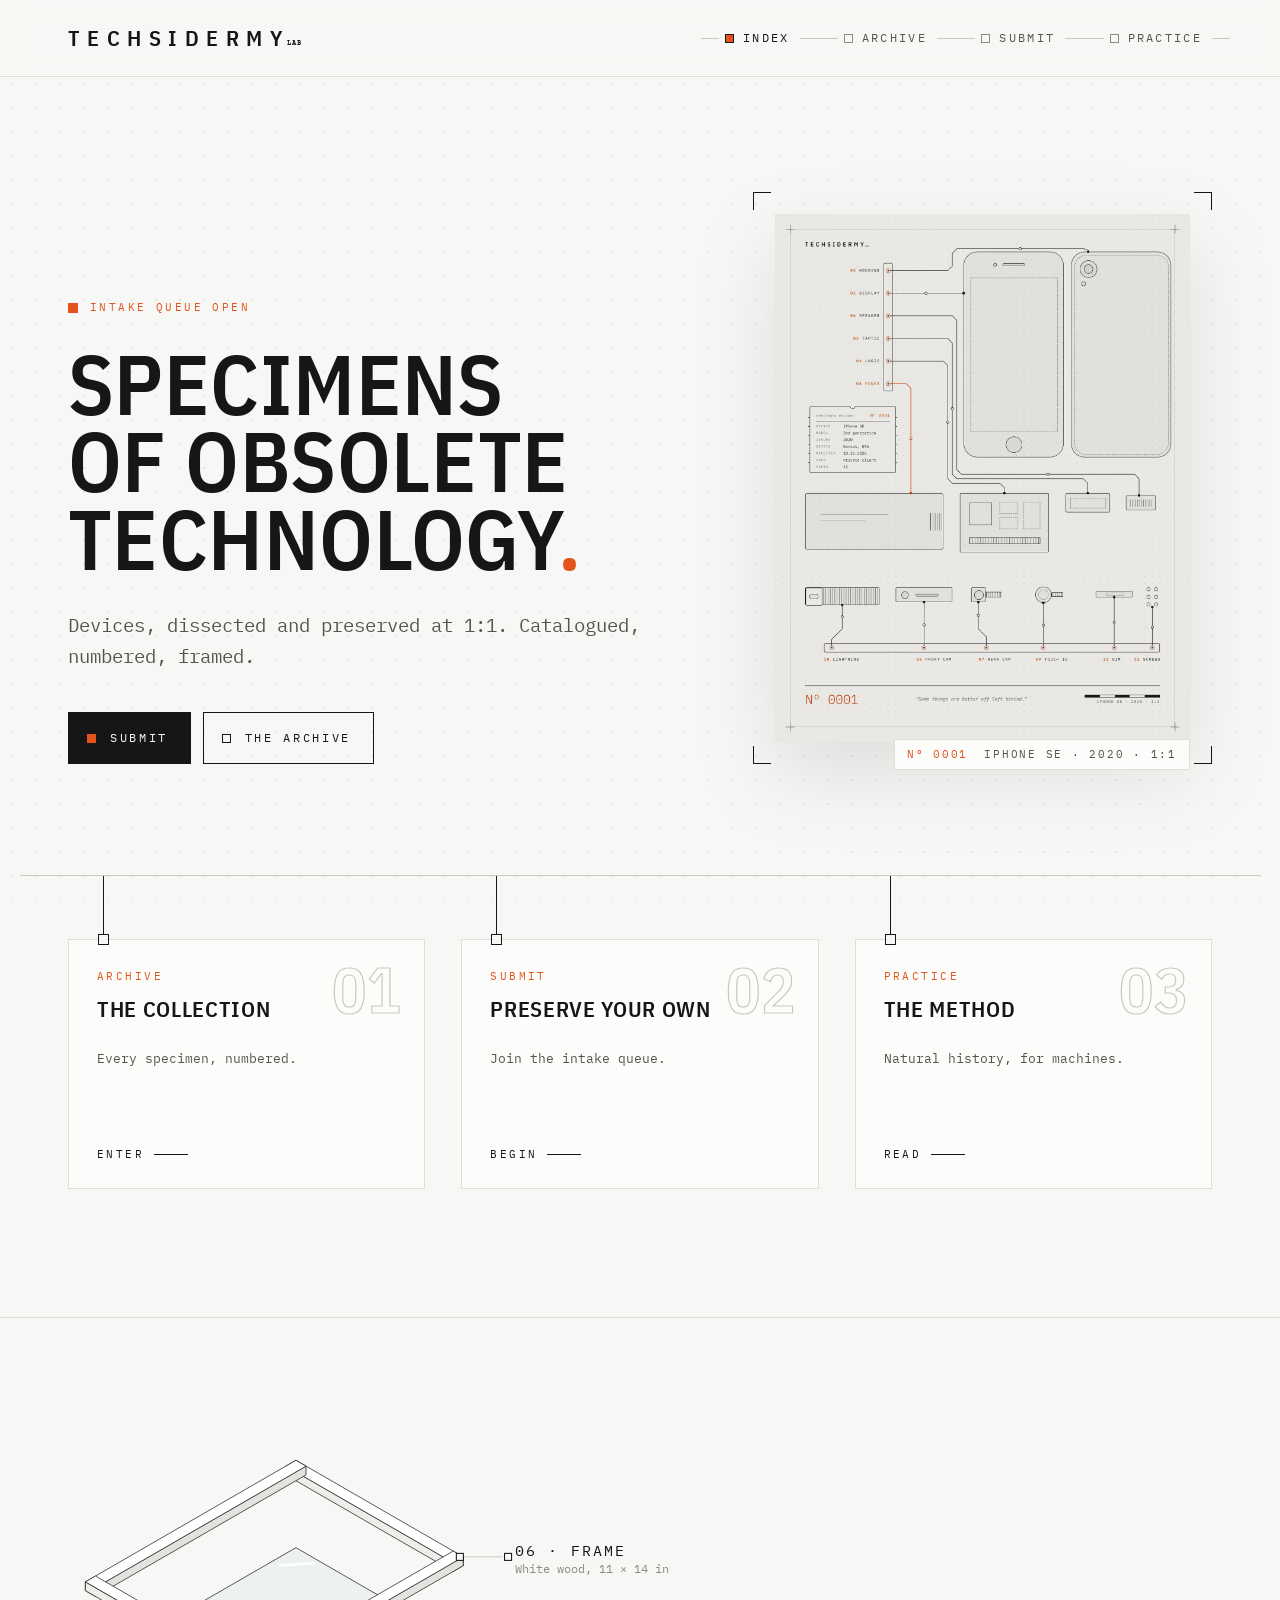
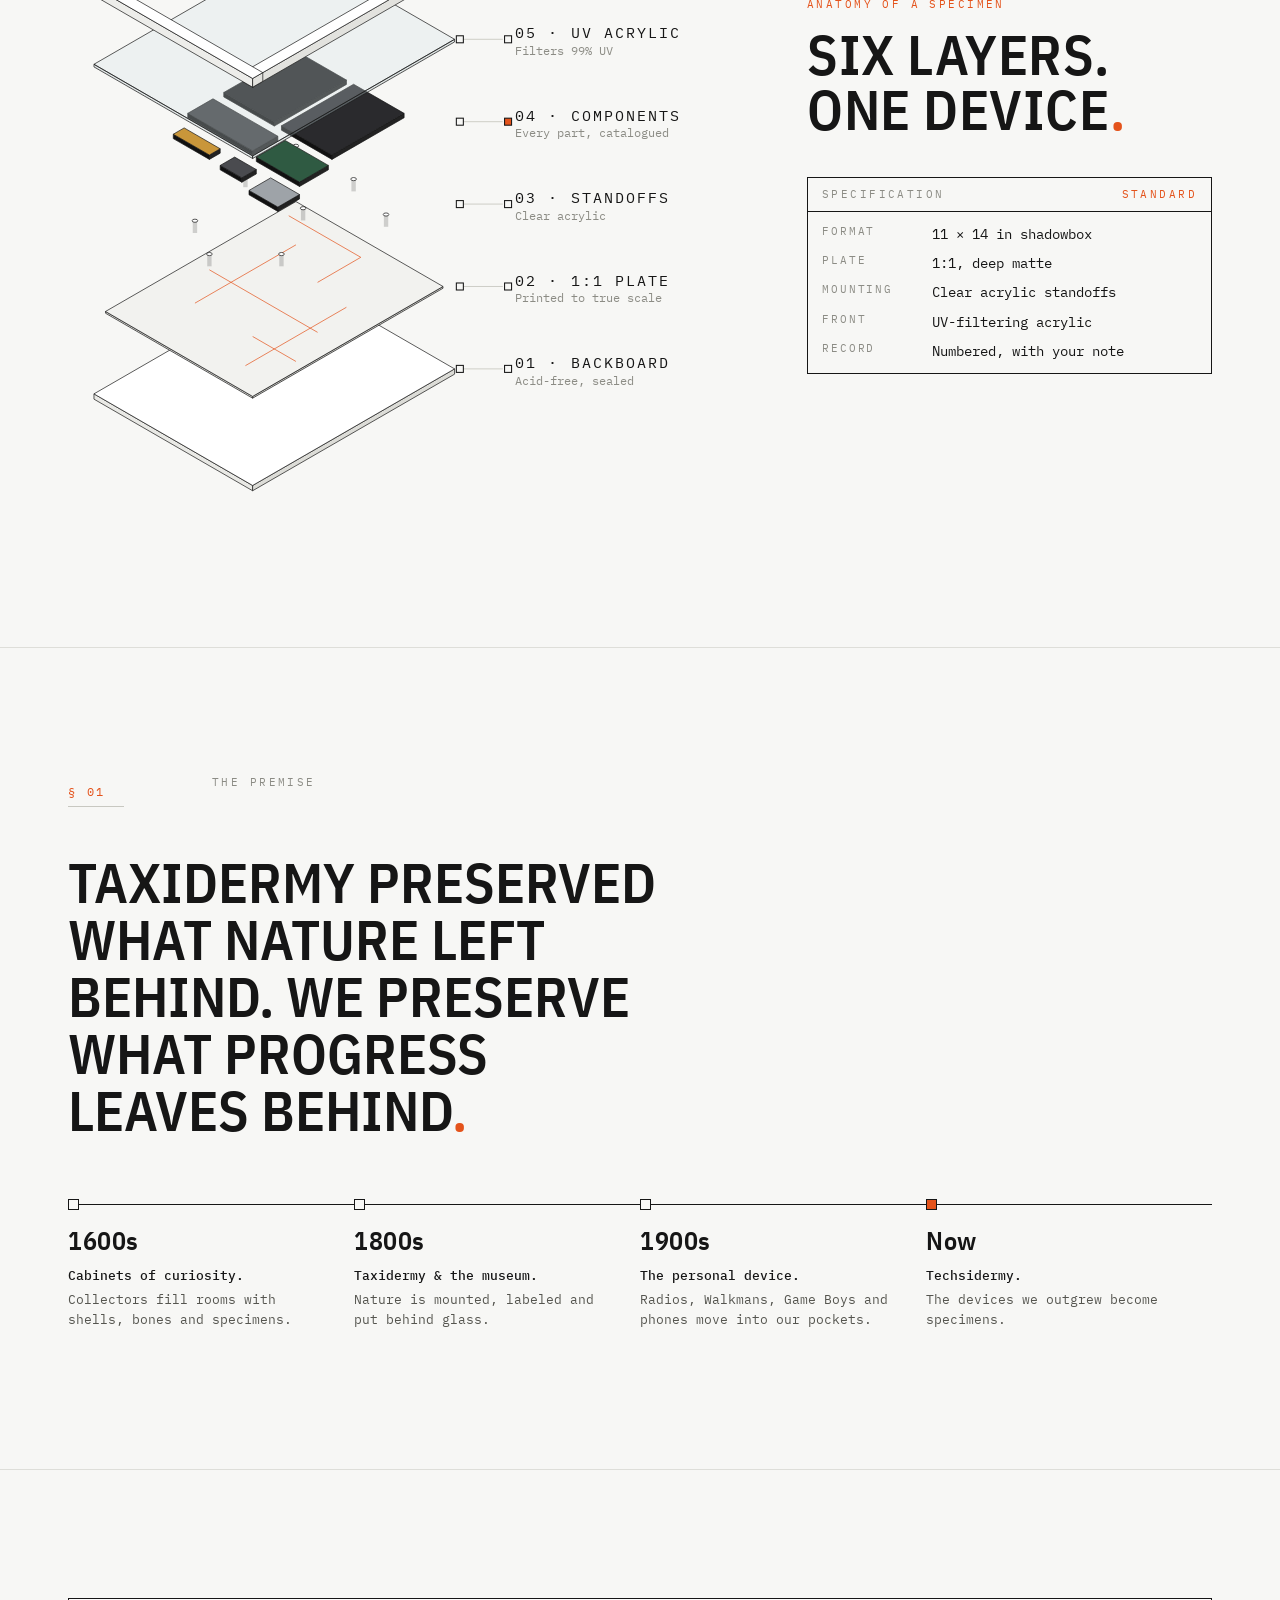
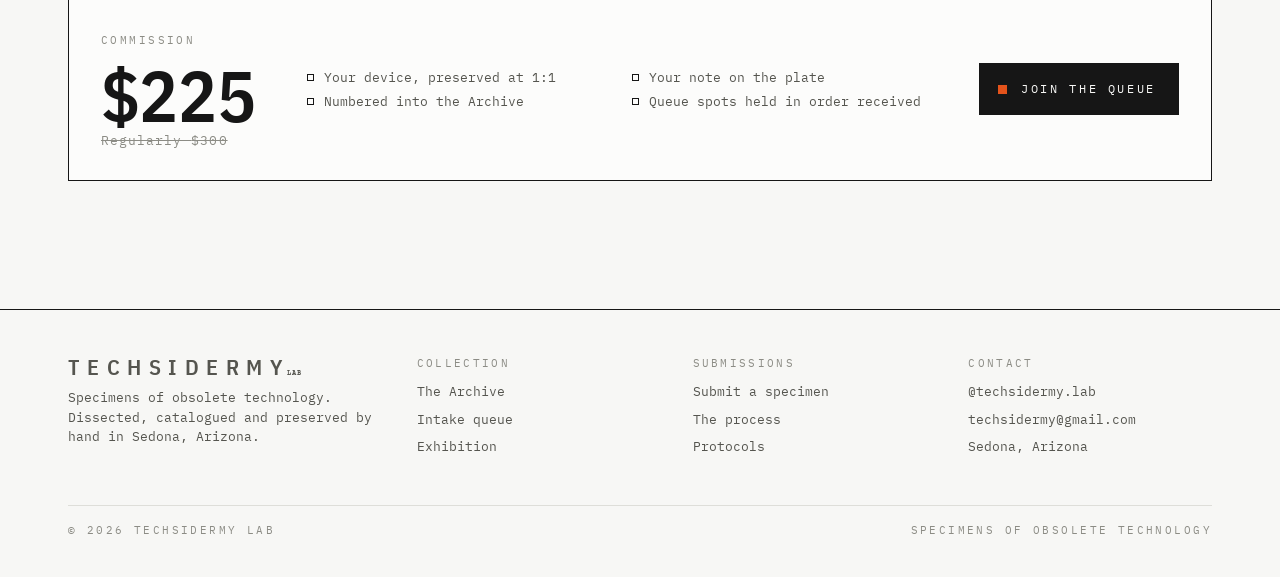
==== index.html @ 2a44e10b "Archive: available legend and toggle" ====
<!doctype html>
<html lang="en">
<head>
<meta charset="utf-8">
<meta name="viewport" content="width=device-width, initial-scale=1">
<title>Techsidermy Lab · Specimens of obsolete technology</title>
<meta name="description" content="Obsolete devices, dissected, catalogued and preserved as framed specimens. Commission your own, or acquire a numbered piece from the Archive.">
<meta property="og:title" content="Techsidermy Lab">
<meta property="og:description" content="Specimens of obsolete technology.">
<meta property="og:image" content="assets/img/0001-plate.webp">
<link rel="preconnect" href="https://fonts.googleapis.com"><link rel="preconnect" href="https://fonts.gstatic.com" crossorigin>
<link rel="stylesheet" href="https://fonts.googleapis.com/css2?family=Courier+Prime:ital@0;1&family=IBM+Plex+Mono:wght@400;500&family=IBM+Plex+Sans+Condensed:wght@500;600&display=swap">
<link rel="stylesheet" href="css/site.css?v=6">
<link rel="icon" href="assets/favicon.svg" type="image/svg+xml">
</head>
<body data-page="home">
<header data-site-head></header>

<main>
  <!-- HERO -->
  <section class="hero">
    <div class="wrap hero-grid">
      <div>
        <span class="label label--accent">Intake queue open</span>
        <h1 class="display">Specimens<br>of obsolete<br>technology<span class="dot">.</span></h1>
        <p class="lede">Devices, dissected and preserved at 1:1. Catalogued, numbered, framed.</p>
        <div class="hero-actions">
          <a class="btn" href="submit.html">Submit</a>
          <a class="btn btn--ghost" href="archive.html">The Archive</a>
        </div>
      </div>
      <figure class="hero-fig brackets rv" style="margin:0">
        <span class="br tl"></span><span class="br tr"></span><span class="br bl"></span><span class="br bnr"></span>
        <img src="assets/img/0001-blueprint.webp" alt="Specimen 0001 blueprint: the iPhone SE plate with every component outlined at 1:1" width="1400" height="1782">
        <span class="tag"><b>Nº 0001</b>iPhone SE · 2020 · 1:1</span>
      </figure>
    </div>
  </section>

  <!-- CIRCUIT INDEX -->
  <section class="section" style="padding-top:8px; border-top:0">
    <div class="wrap">
      <div class="circuit rv">
        <span class="rail" aria-hidden="true"></span>
        <a class="module" href="archive.html" style="--d:0s"><span class="drop" aria-hidden="true"></span><span class="pad"></span><span class="mod-num" aria-hidden="true">01</span>
          <span class="label label--accent">Archive</span>
          <h2 class="h3">The collection</h2>
          <p class="mono-sm">Every specimen, numbered.</p>
          <span class="go">Enter</span></a>
        <a class="module" href="submit.html" style="--d:1.4s"><span class="drop" aria-hidden="true"></span><span class="pad"></span><span class="mod-num" aria-hidden="true">02</span>
          <span class="label label--accent">Submit</span>
          <h2 class="h3">Preserve your own</h2>
          <p class="mono-sm">Join the intake queue.</p>
          <span class="go">Begin</span></a>
        <a class="module" href="practice.html" style="--d:2.8s"><span class="drop" aria-hidden="true"></span><span class="pad"></span><span class="mod-num" aria-hidden="true">03</span>
          <span class="label label--accent">Practice</span>
          <h2 class="h3">The method</h2>
          <p class="mono-sm">Natural history, for machines.</p>
          <span class="go">Read</span></a>
      </div>
    </div>
  </section>

  <!-- ANATOMY -->
  <section class="section">
    <div class="wrap feature feature--anat">
      <figure class="rv" style="margin:0">
        <svg class="anatomy" viewBox="20 20 770 760" role="img" aria-label="Exploded view of a Techsidermy specimen: backboard, 1:1 plate, standoffs, components, UV acrylic and frame">
<g class="ly" style="--i:0"><polygon points="49.6,645.0 230.6,749.5 230.6,755.5 49.6,651.0" fill="#E9E9E5" stroke="var(--ink)" stroke-width="0.8"/><polygon points="461.0,616.5 230.6,749.5 230.6,755.5 461.0,622.5" fill="#DCDCD7" stroke="var(--ink)" stroke-width="0.8"/><polygon points="280.0,512.0 461.0,616.5 230.6,749.5 49.6,645.0" fill="#FFFFFF" stroke="var(--ink)" stroke-width="0.8"/><g class="lab"><path d="M467.0 616.5 H516" stroke="var(--trace)" stroke-width="1" fill="none"/><rect x="463.0" y="612.5" width="8" height="8" fill="var(--paper)" stroke="var(--ink)" stroke-width="1.2"/><rect x="518" y="612.5" width="8" height="8" fill="var(--paper)" stroke="var(--ink)" stroke-width="1.2"/><text x="530" y="615.5" class="t">01 · BACKBOARD</text><text x="530" y="634.5" class="s">Acid-free, sealed</text></g></g><g class="ly" style="--i:1"><polygon points="62.8,551.0 230.6,647.9 230.6,649.9 62.8,553.0" fill="#E4E4E0" stroke="var(--ink)" stroke-width="0.8"/><polygon points="447.8,522.5 230.6,647.9 230.6,649.9 447.8,524.5" fill="#D8D8D3" stroke="var(--ink)" stroke-width="0.8"/><polygon points="280.0,425.6 447.8,522.5 230.6,647.9 62.8,551.0" fill="#F2F2EF" stroke="var(--ink)" stroke-width="0.8"/><line x1="271.8" y1="441.8" x2="354.0" y2="489.2" stroke="var(--accent)" stroke-width="1" opacity=".8"/><line x1="354.0" y1="489.2" x2="304.7" y2="517.8" stroke="var(--accent)" stroke-width="1" opacity=".8"/><line x1="181.3" y1="503.5" x2="304.7" y2="574.8" stroke="var(--accent)" stroke-width="1" opacity=".8"/><line x1="280.0" y1="475.0" x2="164.8" y2="541.5" stroke="var(--accent)" stroke-width="1" opacity=".8"/><line x1="230.6" y1="579.5" x2="280.0" y2="608.0" stroke="var(--accent)" stroke-width="1" opacity=".8"/><line x1="337.6" y1="546.2" x2="222.4" y2="612.8" stroke="var(--accent)" stroke-width="1" opacity=".8"/><g class="lab"><path d="M467.0 522.5 H516" stroke="var(--trace)" stroke-width="1" fill="none"/><rect x="463.0" y="518.5" width="8" height="8" fill="var(--paper)" stroke="var(--ink)" stroke-width="1.2"/><rect x="518" y="518.5" width="8" height="8" fill="var(--paper)" stroke="var(--ink)" stroke-width="1.2"/><text x="530" y="521.5" class="t">02 · 1:1 PLATE</text><text x="530" y="540.5" class="s">Printed to true scale</text></g></g><g class="ly" style="--i:2"><line x1="280.0" y1="362.0" x2="280.0" y2="376.0" stroke="var(--ink)" stroke-width="5" opacity=".18"/><ellipse cx="280.0" cy="362.0" rx="3.2" ry="1.8" fill="#fff" stroke="var(--ink)" stroke-width=".8"/><line x1="345.8" y1="400.0" x2="345.8" y2="414.0" stroke="var(--ink)" stroke-width="5" opacity=".18"/><ellipse cx="345.8" cy="400.0" rx="3.2" ry="1.8" fill="#fff" stroke="var(--ink)" stroke-width=".8"/><line x1="222.4" y1="395.2" x2="222.4" y2="409.2" stroke="var(--ink)" stroke-width="5" opacity=".18"/><ellipse cx="222.4" cy="395.2" rx="3.2" ry="1.8" fill="#fff" stroke="var(--ink)" stroke-width=".8"/><line x1="288.2" y1="433.2" x2="288.2" y2="447.2" stroke="var(--ink)" stroke-width="5" opacity=".18"/><ellipse cx="288.2" cy="433.2" rx="3.2" ry="1.8" fill="#fff" stroke="var(--ink)" stroke-width=".8"/><line x1="263.5" y1="485.5" x2="263.5" y2="499.5" stroke="var(--ink)" stroke-width="5" opacity=".18"/><ellipse cx="263.5" cy="485.5" rx="3.2" ry="1.8" fill="#fff" stroke="var(--ink)" stroke-width=".8"/><line x1="164.8" y1="447.5" x2="164.8" y2="461.5" stroke="var(--ink)" stroke-width="5" opacity=".18"/><ellipse cx="164.8" cy="447.5" rx="3.2" ry="1.8" fill="#fff" stroke="var(--ink)" stroke-width=".8"/><line x1="181.3" y1="485.5" x2="181.3" y2="499.5" stroke="var(--ink)" stroke-width="5" opacity=".18"/><ellipse cx="181.3" cy="485.5" rx="3.2" ry="1.8" fill="#fff" stroke="var(--ink)" stroke-width=".8"/><line x1="382.8" y1="440.4" x2="382.8" y2="454.4" stroke="var(--ink)" stroke-width="5" opacity=".18"/><ellipse cx="382.8" cy="440.4" rx="3.2" ry="1.8" fill="#fff" stroke="var(--ink)" stroke-width=".8"/><g class="lab"><path d="M467.0 428.5 H516" stroke="var(--trace)" stroke-width="1" fill="none"/><rect x="463.0" y="424.5" width="8" height="8" fill="var(--paper)" stroke="var(--ink)" stroke-width="1.2"/><rect x="518" y="424.5" width="8" height="8" fill="var(--paper)" stroke="var(--ink)" stroke-width="1.2"/><text x="530" y="427.5" class="t">03 · STANDOFFS</text><text x="530" y="446.5" class="s">Clear acrylic</text></g></g><g class="ly" style="--i:3"><polygon points="197.7,301.2 255.3,334.5 255.3,339.5 197.7,306.2" fill="#111" stroke="var(--ink)" stroke-width="0.8"/><polygon points="337.6,287.0 255.3,334.5 255.3,339.5 337.6,292.0" fill="#222" stroke="var(--ink)" stroke-width="0.8"/><polygon points="280.0,253.8 337.6,287.0 255.3,334.5 197.7,301.2" fill="#1E1E20" stroke="var(--ink)" stroke-width="0.8"/><polygon points="263.5,339.2 321.1,372.5 321.1,377.5 263.5,344.2" fill="#111" stroke="var(--ink)" stroke-width="0.8"/><polygon points="403.4,325.0 321.1,372.5 321.1,377.5 403.4,330.0" fill="#222" stroke="var(--ink)" stroke-width="0.8"/><polygon points="345.8,291.8 403.4,325.0 321.1,372.5 263.5,339.2" fill="#2A2A2D" stroke="var(--ink)" stroke-width="0.8"/><polygon points="156.6,325.0 230.6,367.8 230.6,372.8 156.6,330.0" fill="#111" stroke="var(--ink)" stroke-width="0.8"/><polygon points="259.4,351.1 230.6,367.8 230.6,372.8 259.4,356.1" fill="#222" stroke="var(--ink)" stroke-width="0.8"/><polygon points="185.4,308.4 259.4,351.1 230.6,367.8 156.6,325.0" fill="#3A3B3E" stroke="var(--ink)" stroke-width="0.8"/><polygon points="234.8,374.9 284.1,403.4 284.1,408.4 234.8,379.9" fill="#111" stroke="var(--ink)" stroke-width="0.8"/><polygon points="317.0,384.4 284.1,403.4 284.1,408.4 317.0,389.4" fill="#222" stroke="var(--ink)" stroke-width="0.8"/><polygon points="267.7,355.9 317.0,384.4 284.1,403.4 234.8,374.9" fill="#2F5A42" stroke="var(--ink)" stroke-width="0.8"/><polygon points="140.1,348.8 181.3,372.5 181.3,377.5 140.1,353.8" fill="#111" stroke="var(--ink)" stroke-width="0.8"/><polygon points="193.6,365.4 181.3,372.5 181.3,377.5 193.6,370.4" fill="#222" stroke="var(--ink)" stroke-width="0.8"/><polygon points="152.5,341.6 193.6,365.4 181.3,372.5 140.1,348.8" fill="#C9963A" stroke="var(--ink)" stroke-width="0.8"/><polygon points="193.6,384.4 218.3,398.6 218.3,403.6 193.6,389.4" fill="#111" stroke="var(--ink)" stroke-width="0.8"/><polygon points="234.8,389.1 218.3,398.6 218.3,403.6 234.8,394.1" fill="#222" stroke="var(--ink)" stroke-width="0.8"/><polygon points="210.1,374.9 234.8,389.1 218.3,398.6 193.6,384.4" fill="#4A4B4F" stroke="var(--ink)" stroke-width="0.8"/><polygon points="226.5,412.9 259.4,431.9 259.4,436.9 226.5,417.9" fill="#111" stroke="var(--ink)" stroke-width="0.8"/><polygon points="284.1,417.6 259.4,431.9 259.4,436.9 284.1,422.6" fill="#222" stroke="var(--ink)" stroke-width="0.8"/><polygon points="251.2,398.6 284.1,417.6 259.4,431.9 226.5,412.9" fill="#9EA3A8" stroke="var(--ink)" stroke-width="0.8"/><g class="lab"><path d="M467.0 334.5 H516" stroke="var(--trace)" stroke-width="1" fill="none"/><rect x="463.0" y="330.5" width="8" height="8" fill="var(--paper)" stroke="var(--ink)" stroke-width="1.2"/><rect x="518" y="330.5" width="8" height="8" fill="var(--accent)" stroke="var(--ink)" stroke-width="1.2"/><text x="530" y="333.5" class="t">04 · COMPONENTS</text><text x="530" y="352.5" class="s">Every part, catalogued</text></g></g><g class="ly" style="--i:4"><polygon points="49.6,269.0 230.6,373.5 230.6,376.5 49.6,272.0" fill="rgba(180,195,200,.35)" stroke="var(--ink)" stroke-width="0.8"/><polygon points="461.0,240.5 230.6,373.5 230.6,376.5 461.0,243.5" fill="rgba(170,185,190,.35)" stroke="var(--ink)" stroke-width="0.8"/><polygon points="280.0,136.0 461.0,240.5 230.6,373.5 49.6,269.0" fill="rgba(210,225,230,.28)" stroke="var(--ink)" stroke-width="0.8"/><line x1="302.5" y1="153.5" x2="260.6" y2="156.5" stroke="#fff" stroke-width="3" opacity=".9"/><g class="lab"><path d="M467.0 240.5 H516" stroke="var(--trace)" stroke-width="1" fill="none"/><rect x="463.0" y="236.5" width="8" height="8" fill="var(--paper)" stroke="var(--ink)" stroke-width="1.2"/><rect x="518" y="236.5" width="8" height="8" fill="var(--paper)" stroke="var(--ink)" stroke-width="1.2"/><text x="530" y="239.5" class="t">05 · UV ACRYLIC</text><text x="530" y="258.5" class="s">Filters 99% UV</text></g></g><g class="ly" style="--i:5"><polygon points="268.5,43.0 459.4,153.1 459.4,163.1 268.5,53.0" fill="#EDEDEA" stroke="var(--ink)" stroke-width="0.8"/><polygon points="470.9,146.5 459.4,153.1 459.4,163.1 470.9,156.5" fill="#E2E2DE" stroke="var(--ink)" stroke-width="0.8"/><polygon points="280.0,36.3 470.9,146.5 459.4,153.1 268.5,43.0" fill="#FFFFFF" stroke="var(--ink)" stroke-width="0.8"/><polygon points="39.8,175.0 51.3,181.6 51.3,191.6 39.8,185.0" fill="#EDEDEA" stroke="var(--ink)" stroke-width="0.8"/><polygon points="291.5,43.0 51.3,181.6 51.3,191.6 291.5,53.0" fill="#E2E2DE" stroke="var(--ink)" stroke-width="0.8"/><polygon points="280.0,36.3 291.5,43.0 51.3,181.6 39.8,175.0" fill="#FFFFFF" stroke="var(--ink)" stroke-width="0.8"/><polygon points="219.1,278.5 230.6,285.2 230.6,295.2 219.1,288.5" fill="#EDEDEA" stroke="var(--ink)" stroke-width="0.8"/><polygon points="470.9,146.5 230.6,285.2 230.6,295.2 470.9,156.5" fill="#E2E2DE" stroke="var(--ink)" stroke-width="0.8"/><polygon points="459.4,139.9 470.9,146.5 230.6,285.2 219.1,278.5" fill="#FFFFFF" stroke="var(--ink)" stroke-width="0.8"/><polygon points="39.8,175.0 230.6,285.2 230.6,295.2 39.8,185.0" fill="#EDEDEA" stroke="var(--ink)" stroke-width="0.8"/><polygon points="242.2,278.5 230.6,285.2 230.6,295.2 242.2,288.5" fill="#E2E2DE" stroke="var(--ink)" stroke-width="0.8"/><polygon points="51.3,168.3 242.2,278.5 230.6,285.2 39.8,175.0" fill="#FFFFFF" stroke="var(--ink)" stroke-width="0.8"/><g class="lab"><path d="M467.0 146.5 H516" stroke="var(--trace)" stroke-width="1" fill="none"/><rect x="463.0" y="142.5" width="8" height="8" fill="var(--paper)" stroke="var(--ink)" stroke-width="1.2"/><rect x="518" y="142.5" width="8" height="8" fill="var(--paper)" stroke="var(--ink)" stroke-width="1.2"/><text x="530" y="145.5" class="t">06 · FRAME</text><text x="530" y="164.5" class="s">White wood, 11 × 14 in</text></g></g>
</svg>
      </figure>
      <div class="rv">
        <span class="label label--accent">Anatomy of a specimen</span>
        <h2 class="h2 mt-1">Six layers.<br>One device<span class="dot">.</span></h2>
        <div class="record mt-3"><header><span class="label">Specification</span><span class="label label--accent">Standard</span></header>
          <dl><dt>Format</dt><dd>11 × 14 in shadowbox</dd>
              <dt>Plate</dt><dd>1:1, deep matte</dd>
              <dt>Mounting</dt><dd>Clear acrylic standoffs</dd>
              <dt>Front</dt><dd>UV-filtering acrylic</dd>
              <dt>Record</dt><dd>Numbered, with your note</dd></dl></div>
      </div>
    </div>
  </section>

  <!-- PREMISE -->
  <section class="section">
    <div class="wrap">
      <div class="sec-head"><span class="sec-num">§ 01</span><span class="label">The premise</span></div>
      <p class="pull rv" style="font: 600 clamp(30px, 4.4vw, 56px)/1.02 var(--f-display); text-transform: uppercase; margin: 0; max-width: 20ch">Taxidermy preserved what nature left behind. We preserve what progress leaves behind<span class="dot">.</span></p>
      <div class="lineage rv">
        <div><span class="yr">1600s</span><p class="mono-sm"><b>Cabinets of curiosity.</b> Collectors fill rooms with shells, bones and specimens.</p></div>
        <div><span class="yr">1800s</span><p class="mono-sm"><b>Taxidermy &amp; the museum.</b> Nature is mounted, labeled and put behind glass.</p></div>
        <div><span class="yr">1900s</span><p class="mono-sm"><b>The personal device.</b> Radios, Walkmans, Game Boys and phones move into our pockets.</p></div>
        <div><span class="yr">Now</span><p class="mono-sm"><b>Techsidermy.</b> The devices we outgrew become specimens.</p></div>
      </div>
    </div>
  </section>

  <!-- CTA -->
  <section class="section">
    <div class="wrap">
      <div class="price-strip rv">
        <div><span class="label">Commission</span><div class="big mt-1" data-c="price">$225</div><s>Regularly <span data-c="regular">$300</span></s></div>
        <ul>
          <li>Your device, preserved at 1:1</li>
          <li>Your note on the plate</li>
          <li>Numbered into the Archive</li>
          <li>Queue spots held in order received</li>
        </ul>
        <a class="btn" href="submit.html">Join the queue</a>
      </div>
    </div>
  </section>
</main>

<footer data-site-foot></footer>
<script src="js/data.js?v=6"></script>
<script src="js/site.js?v=6"></script>
</body>
</html>
---- css/site.css ----
/* ==========================================================================
   TECHSIDERMY LAB — site stylesheet
   Clinical white, low contrast, circuit-board geometry (90° traces, square pads)
   ========================================================================== */

:root {
  --paper:   #F7F7F5;   /* page */
  --panel:   #FCFCFB;   /* raised panels */
  --well:    #F1F1EE;   /* recessed areas */
  --ink:     #161616;
  --ink-2:   #55554F;   /* secondary text */
  --ink-3:   #8C8C85;   /* labels */
  --rule:    #DEDED9;   /* hairlines */
  --trace:   #C8C8C1;   /* circuit traces */
  --accent:  #E4531B;   /* signal orange: used sparingly */
  --ok:      #3F6B52;

  --f-display: 'IBM Plex Sans Condensed', 'Arial Narrow', sans-serif;
  --f-mono:    'IBM Plex Mono', ui-monospace, Menlo, monospace;
  --f-type:    'Courier Prime', 'Courier New', monospace;

  --max: 1240px;
  --gut: clamp(16px, 4vw, 48px);
  --ease: cubic-bezier(.2,.7,.1,1);
}

*, *::before, *::after { box-sizing: border-box; }
html { -webkit-text-size-adjust: 100%; scroll-behavior: smooth; }
body {
  margin: 0; background: var(--paper); color: var(--ink);
  font: 400 15px/1.6 var(--f-mono);
  -webkit-font-smoothing: antialiased;
}
img { display: block; max-width: 100%; }
a { color: inherit; text-decoration: none; }
button { font: inherit; color: inherit; background: none; border: 0; padding: 0; cursor: pointer; }
::selection { background: var(--accent); color: #fff; }

/* faint dot grid, like the plates */
body::before {
  content: ""; position: fixed; inset: 0; pointer-events: none; z-index: -1;
  background-image: radial-gradient(circle, rgba(22,22,22,.07) .8px, transparent 1.1px);
  background-size: 24px 24px;
}

.wrap { width: 100%; max-width: var(--max); margin: 0 auto; padding: 0 var(--gut); }

/* ---------- type ---------- */
.label   { font: 400 11px/1.2 var(--f-mono); letter-spacing: .22em; text-transform: uppercase; color: var(--ink-3); }
.label--accent { color: var(--accent); }
.display { font: 600 clamp(44px, 8.4vw, 116px)/.92 var(--f-display); letter-spacing: .005em; text-transform: uppercase; margin: 0; }
.h2      { font: 600 clamp(30px, 4.6vw, 56px)/.98 var(--f-display); text-transform: uppercase; margin: 0; letter-spacing: .01em; }
.h3      { font: 600 22px/1.1 var(--f-display); text-transform: uppercase; margin: 0; letter-spacing: .03em; }
.lede    { font: 400 clamp(16px, 1.6vw, 19px)/1.65 var(--f-mono); color: var(--ink-2); max-width: 62ch; margin: 0; }
.note    { font: italic 400 20px/1.45 var(--f-type); color: var(--ink); }
.dot     { color: var(--accent); }
.mono-sm { font: 400 12.5px/1.6 var(--f-mono); color: var(--ink-2); }

/* ---------- wordmark ---------- */
.wordmark { display: inline-flex; align-items: flex-end; gap: 0; }
.wordmark b { font: 600 22px/.85 var(--f-display); letter-spacing: .34em; }
.wordmark i { font: 700 7px/1 var(--f-type); font-style: normal; letter-spacing: .14em; margin-left: -.3em; }

/* ---------- header: nav as pins on a trace ---------- */
.site-head { position: sticky; top: 0; z-index: 40; background: rgba(247,247,245,.88); backdrop-filter: blur(10px); -webkit-backdrop-filter: blur(10px); }
.site-head .wrap { display: flex; align-items: center; justify-content: space-between; height: 76px; gap: 24px; }
.bus { position: relative; display: flex; align-items: center; gap: clamp(18px, 3vw, 44px); }
.bus::before { /* the trace the pins sit on */
  content: ""; position: absolute; left: -18px; right: -18px; top: 50%; height: 1px; background: var(--trace); z-index: -1;
}
.pin { position: relative; display: inline-flex; align-items: center; gap: 9px; padding: 6px 10px 6px 6px; background: var(--paper);
  font: 400 11.5px/1 var(--f-mono); letter-spacing: .2em; text-transform: uppercase; color: var(--ink-2); transition: color .25s; }
.pin::before { content: ""; width: 9px; height: 9px; border: 1.5px solid var(--ink-3); background: var(--paper); transition: all .25s var(--ease); }
.pin:hover { color: var(--ink); }
.pin:hover::before { border-color: var(--ink); }
.pin[aria-current="page"] { color: var(--ink); }
.pin[aria-current="page"]::before { background: var(--accent); border-color: var(--ink); }
.pin--cta { color: var(--ink); }
.head-rule { height: 1px; background: var(--rule); }

/* route trace: draws across the top on page change */
.route-trace { position: fixed; left: 0; top: 0; height: 2px; width: 0; background: var(--accent); z-index: 100; transition: width .45s var(--ease); }
.route-trace.go { width: 100%; }

/* mobile nav */
.menu-btn { display: none; }
@media (max-width: 820px) {
  .site-head .wrap { height: 64px; }
  .menu-btn { display: inline-flex; align-items: center; gap: 8px; font: 400 11px/1 var(--f-mono); letter-spacing: .2em; text-transform: uppercase; }
  .menu-btn::before { content: ""; width: 9px; height: 9px; border: 1.5px solid var(--ink); }
  .bus { position: fixed; top: 64px; left: 0; right: 0; flex-direction: column; align-items: stretch; gap: 0; background: var(--paper);
    border-bottom: 1px solid var(--rule); padding: 8px var(--gut) 20px; transform: translateY(-8px); opacity: 0; pointer-events: none; transition: all .25s var(--ease); }
  .bus::before { left: calc(var(--gut) + 10px); right: auto; top: 14px; bottom: 26px; width: 1px; height: auto; }
  .bus.open { transform: none; opacity: 1; pointer-events: auto; }
  .pin { padding: 14px 0 14px 6px; font-size: 13px; }
}

/* ---------- sections + circuit spine ---------- */
.section { position: relative; padding: clamp(64px, 10vw, 128px) 0; }
.section + .section { border-top: 1px solid var(--rule); }
.sec-head { display: grid; grid-template-columns: 120px 1fr; gap: 24px; align-items: start; margin-bottom: clamp(32px, 5vw, 56px); }
.sec-num { position: relative; font: 400 12px/1 var(--f-mono); letter-spacing: .2em; color: var(--accent); padding-top: 10px; }
.sec-num::after { content: ""; position: absolute; left: 0; top: 30px; width: 56px; height: 1px; background: var(--trace); }
@media (max-width: 720px) { .sec-head { grid-template-columns: 1fr; gap: 14px; } .sec-num::after { display: none; } }

/* corner brackets (inspection lock) */
.brackets { position: relative; }
.brackets > .br { position: absolute; width: 18px; height: 18px; border-color: var(--ink); border-style: solid; border-width: 0; pointer-events: none; }
.br.tl { left: 0; top: 0; border-left-width: 1.5px; border-top-width: 1.5px; }
.br.tr { right: 0; top: 0; border-right-width: 1.5px; border-top-width: 1.5px; }
.br.bl { left: 0; bottom: 0; border-left-width: 1.5px; border-bottom-width: 1.5px; }
.br.bnr { right: 0; bottom: 0; border-right-width: 1.5px; border-bottom-width: 1.5px; }

/* ---------- buttons ---------- */
.btn { display: inline-flex; align-items: center; gap: 14px; height: 52px; padding: 0 22px 0 18px; border: 1.5px solid var(--ink);
  font: 400 12px/1 var(--f-mono); letter-spacing: .22em; text-transform: uppercase; background: var(--ink); color: var(--paper); transition: all .25s var(--ease); }
.btn::before { content: ""; width: 9px; height: 9px; background: var(--accent); }
.btn:hover { background: var(--paper); color: var(--ink); }
.btn--ghost { background: transparent; color: var(--ink); }
.btn--ghost::before { background: transparent; border: 1.5px solid var(--ink); }
.btn--ghost:hover { background: var(--ink); color: var(--paper); }
.btn[disabled] { opacity: .35; pointer-events: none; }

/* ---------- home hero ---------- */
.hero { padding: clamp(48px, 9vw, 120px) 0 clamp(56px, 8vw, 104px); position: relative; overflow: hidden; }
.hero-grid { display: grid; grid-template-columns: minmax(0,1.15fr) minmax(0,.85fr); gap: clamp(32px, 5vw, 72px); align-items: end; }
.hero .label { display: inline-flex; align-items: center; gap: 12px; margin-bottom: 30px; }
.hero .label::before { content: ""; width: 10px; height: 10px; background: var(--accent); }
.hero .lede { margin-top: 32px; }
.hero-grid .display { font-size: clamp(44px, 6.6vw, 100px); }
.hero-actions { display: flex; flex-wrap: wrap; gap: 12px; margin-top: 40px; }
.hero-fig { position: relative; padding: 22px; }
.hero-fig img { width: 100%; height: auto; filter: drop-shadow(0 30px 40px rgba(0,0,0,.10)); }
.hero-fig .tag { position: absolute; right: 22px; bottom: -6px; }
@media (max-width: 900px) { .hero-grid { grid-template-columns: 1fr; } .hero-fig { max-width: 520px; } }

/* tag: small record label */
.tag { display: inline-flex; gap: 16px; padding: 9px 12px; background: var(--panel); border: 1px solid var(--rule);
  font: 400 11px/1 var(--f-mono); letter-spacing: .16em; text-transform: uppercase; color: var(--ink-2); }
.tag b { font-weight: 400; color: var(--accent); }

/* ---------- three-up circuit index (home) ---------- */
.index-board { position: relative; display: grid; grid-template-columns: repeat(3, 1fr); gap: 0; border: 1px solid var(--rule); background: var(--panel); }
.index-cell { position: relative; padding: 36px 32px 34px; min-height: 300px; display: flex; flex-direction: column; gap: 18px; border-right: 1px solid var(--rule); transition: background .3s; }
.index-cell:last-child { border-right: 0; }
.index-cell:hover { background: #fff; }
.index-cell .pad { position: absolute; top: -6px; left: 32px; width: 11px; height: 11px; background: var(--paper); border: 1.5px solid var(--ink); }
.index-cell:hover .pad { background: var(--accent); }
.index-cell .go { margin-top: auto; display: inline-flex; align-items: center; gap: 10px; font: 400 11px/1 var(--f-mono); letter-spacing: .22em; text-transform: uppercase; }
.index-cell .go::after { content: ""; width: 34px; height: 1px; background: var(--ink); transition: width .3s var(--ease); }
.index-cell:hover .go::after { width: 64px; }
@media (max-width: 900px) { .index-board { grid-template-columns: 1fr; } .index-cell { border-right: 0; border-bottom: 1px solid var(--rule); min-height: 0; } }

/* ---------- manifesto ---------- */
.manifesto { display: grid; grid-template-columns: 1fr 1fr; gap: clamp(32px, 6vw, 96px); }
.manifesto p { margin: 0 0 22px; color: var(--ink-2); font-size: 15.5px; line-height: 1.75; max-width: 54ch; }
.manifesto .pull { font: 600 clamp(28px, 3.6vw, 44px)/1.04 var(--f-display); text-transform: uppercase; color: var(--ink); max-width: 18ch; }
@media (max-width: 860px) { .manifesto { grid-template-columns: 1fr; } }

/* timeline: biological -> technological */
.lineage { margin-top: 64px; display: grid; grid-template-columns: repeat(4, 1fr); border-top: 1px solid var(--ink); }
.lineage div { position: relative; padding: 22px 20px 0 0; }
.lineage div::before { content: ""; position: absolute; top: -6px; left: 0; width: 11px; height: 11px; background: var(--paper); border: 1.5px solid var(--ink); }
.lineage div:last-child::before { background: var(--accent); }
.lineage .yr { font: 600 26px/1 var(--f-display); letter-spacing: .02em; }
.lineage .mono-sm { margin-top: 8px; }
@media (max-width: 760px) { .lineage { grid-template-columns: 1fr 1fr; row-gap: 32px; } }

/* ---------- wall feature ---------- */
.feature { display: grid; grid-template-columns: .9fr 1.1fr; gap: clamp(32px, 5vw, 80px); align-items: center; }
.feature figure { margin: 0; }
.feature figcaption { margin-top: 14px; }
@media (max-width: 900px) { .feature { grid-template-columns: 1fr; } }

/* ---------- archive ---------- */
.archive-bar { display: flex; flex-wrap: wrap; align-items: center; justify-content: space-between; gap: 18px; padding: 18px 0; border-top: 1px solid var(--ink); border-bottom: 1px solid var(--rule); margin-bottom: 40px; }
.filters { display: flex; flex-wrap: wrap; gap: 6px; }
.chip { display: inline-flex; align-items: center; gap: 8px; height: 34px; padding: 0 12px; border: 1px solid var(--rule); background: var(--panel);
  font: 400 11px/1 var(--f-mono); letter-spacing: .16em; text-transform: uppercase; color: var(--ink-2); transition: all .2s; }
.chip::before { content: ""; width: 7px; height: 7px; border: 1.25px solid currentColor; }
.chip[aria-pressed="true"] { border-color: var(--ink); color: var(--ink); }
.chip[aria-pressed="true"]::before { background: var(--accent); border-color: var(--ink); }
.count { font: 400 11px/1 var(--f-mono); letter-spacing: .18em; color: var(--ink-3); text-transform: uppercase; }

.grid { display: grid; grid-template-columns: repeat(3, 1fr); gap: 28px; }
@media (max-width: 1000px) { .grid { grid-template-columns: repeat(2, 1fr); } }
@media (max-width: 620px)  { .grid { grid-template-columns: 1fr; } }

.card { position: relative; display: flex; flex-direction: column; background: var(--panel); border: 1px solid var(--rule); text-align: left; transition: border-color .25s, transform .35s var(--ease), box-shadow .35s; }
.card:hover { border-color: var(--ink); transform: translateY(-3px); box-shadow: 0 18px 40px -24px rgba(0,0,0,.25); }
.card .media { position: relative; aspect-ratio: 4/5; background: var(--well); display: grid; place-items: center; overflow: hidden; border-bottom: 1px solid var(--rule); }
.card .media img { width: 72%; height: 82%; object-fit: contain; filter: drop-shadow(0 18px 22px rgba(0,0,0,.14)); transition: transform .6s var(--ease); }
.card .media img.full { width: 100%; height: 100%; object-fit: cover; filter: none; }
.card:hover .media img { transform: scale(1.03); }
.card .num { position: absolute; left: 14px; top: 12px; font: 400 11px/1 var(--f-mono); letter-spacing: .18em; color: var(--accent); }
.card .ghost-num { position: absolute; right: 10px; bottom: -8px; font: 600 120px/.8 var(--f-display); color: transparent; -webkit-text-stroke: 1px rgba(22,22,22,.07); pointer-events: none; }
.card .body { padding: 18px 18px 20px; display: grid; gap: 10px; }
.card .row { display: flex; justify-content: space-between; align-items: baseline; gap: 12px; }
.card .name { font: 600 21px/1.05 var(--f-display); text-transform: uppercase; letter-spacing: .02em; }
.card .meta { font: 400 11.5px/1.4 var(--f-mono); color: var(--ink-3); letter-spacing: .1em; text-transform: uppercase; }
.card .price { font: 500 13px/1 var(--f-mono); letter-spacing: .06em; white-space: nowrap; }

.status { display: inline-flex; align-items: center; gap: 7px; font: 400 10.5px/1 var(--f-mono); letter-spacing: .18em; text-transform: uppercase; color: var(--ink-2); }
.status::before { content: ""; width: 7px; height: 7px; background: var(--ink-3); }
.status[data-s="available"]::before { background: var(--accent); }
.status[data-s="reserve"]::before  { background: transparent; border: 1.5px solid var(--accent); }
.status[data-s="dissection"]::before { background: var(--ink); }
.status[data-s="transit"]::before { background: transparent; border: 1.5px dashed var(--ink-2); }

/* schematic placeholder for specimens with no image yet */
.schematic { width: 70%; aspect-ratio: 3/4; border: 1px dashed var(--trace); position: relative; display: grid; place-items: center; }
.schematic::before, .schematic::after { content: ""; position: absolute; background: var(--trace); }
.schematic::before { left: 50%; top: 18%; bottom: 18%; width: 1px; }
.schematic::after  { top: 50%; left: 18%; right: 18%; height: 1px; }

/* ---------- connector overlay + dialog (popups) ---------- */
.wire { position: fixed; inset: 0; pointer-events: none; z-index: 60; }
.wire path { fill: none; stroke: var(--ink); stroke-width: 1.25; }
.wire rect { fill: var(--accent); stroke: var(--ink); stroke-width: 1.25; }

.scrim { position: fixed; inset: 0; background: rgba(247,247,245,.72); backdrop-filter: blur(6px); -webkit-backdrop-filter: blur(6px); z-index: 55; opacity: 0; pointer-events: none; transition: opacity .3s; }
.scrim.on { opacity: 1; pointer-events: auto; }

.dialog { position: fixed; top: 0; right: 0; bottom: 0; width: min(980px, 100%); background: var(--panel); border-left: 1px solid var(--ink);
  z-index: 70; transform: translateX(102%); transition: transform .5s var(--ease); overflow-y: auto; overscroll-behavior: contain; }
.dialog.on { transform: none; }
.dialog .d-head { position: sticky; top: 0; z-index: 2; display: flex; justify-content: space-between; align-items: center; padding: 18px 28px; background: rgba(252,252,251,.94); border-bottom: 1px solid var(--rule); }
.close { display: inline-flex; align-items: center; gap: 10px; font: 400 11px/1 var(--f-mono); letter-spacing: .2em; text-transform: uppercase; }
.close::before { content: "×"; font-size: 18px; line-height: 0; }
.d-body { display: grid; grid-template-columns: 1.05fr .95fr; gap: 0; }
.d-media { background: var(--well); border-right: 1px solid var(--rule); padding: 28px; display: grid; gap: 16px; align-content: start; }
.d-media .stage { position: relative; aspect-ratio: 4/5; display: grid; place-items: center; background: var(--paper); border: 1px solid var(--rule); overflow: hidden; }
.d-media .stage img { max-width: 78%; max-height: 86%; object-fit: contain; filter: drop-shadow(0 22px 28px rgba(0,0,0,.14)); }
.d-media .stage img.full { max-width: 100%; max-height: 100%; width: 100%; height: 100%; object-fit: cover; filter: none; }
.thumbs { display: flex; gap: 8px; }
.thumbs button { width: 64px; height: 76px; border: 1px solid var(--rule); background: var(--paper); display: grid; place-items: center; overflow: hidden; }
.thumbs button[aria-current="true"] { border-color: var(--ink); }
.thumbs img { width: 100%; height: 100%; object-fit: cover; }
.d-info { padding: 32px 32px 48px; display: grid; gap: 26px; align-content: start; }
.record { border: 1px solid var(--ink); }
.record header { display: flex; justify-content: space-between; padding: 10px 14px; border-bottom: 1px solid var(--ink); }
.record dl { margin: 0; padding: 12px 14px; display: grid; grid-template-columns: 110px 1fr; row-gap: 9px; }
.record dt { font: 400 10.5px/1.5 var(--f-mono); letter-spacing: .18em; text-transform: uppercase; color: var(--ink-3); }
.record dd { margin: 0; font: 400 13.5px/1.5 var(--f-mono); }
.parts { list-style: none; margin: 0; padding: 0; columns: 2; column-gap: 24px; }
.parts li { display: flex; gap: 10px; padding: 6px 0; border-bottom: 1px solid var(--rule); font: 400 12px/1.4 var(--f-mono); letter-spacing: .06em; text-transform: uppercase; break-inside: avoid; }
.parts li b { font-weight: 400; color: var(--accent); }
.buy { display: grid; gap: 12px; padding-top: 6px; }
.buy .price-lg { font: 600 40px/1 var(--f-display); letter-spacing: .01em; }
@media (max-width: 860px) {
  .d-body { grid-template-columns: 1fr; }
  .d-media { border-right: 0; border-bottom: 1px solid var(--rule); }
  .parts { columns: 1; }
}

/* ---------- submissions: process board ---------- */
.price-strip { display: grid; grid-template-columns: auto 1fr auto; gap: clamp(20px, 4vw, 56px); align-items: center; padding: 28px 32px; border: 1px solid var(--ink); background: var(--panel); }
.price-strip .big { font: 600 clamp(48px, 6vw, 72px)/.9 var(--f-display); }
.price-strip s { color: var(--ink-3); font: 400 13px/1 var(--f-mono); letter-spacing: .08em; }
.price-strip ul { list-style: none; margin: 0; padding: 0; display: grid; grid-template-columns: 1fr 1fr; gap: 6px 28px; }
.price-strip li { font: 400 12.5px/1.5 var(--f-mono); color: var(--ink-2); display: flex; gap: 10px; }
.price-strip li::before { content: ""; flex: none; width: 7px; height: 7px; margin-top: 6px; border: 1.25px solid var(--ink); }
@media (max-width: 900px) { .price-strip { grid-template-columns: 1fr; } .price-strip ul { grid-template-columns: 1fr; } }

.process { position: relative; display: grid; grid-template-columns: repeat(6, 1fr); gap: 0; margin-top: 56px; }
.process::before { content: ""; position: absolute; left: 0; right: 0; top: 23px; height: 1px; background: var(--ink); }
.process .fill { position: absolute; left: 0; top: 22px; height: 3px; width: 0; background: var(--accent); transition: width .6s var(--ease); }
.step { position: relative; text-align: left; padding: 0 16px 0 0; display: grid; gap: 12px; align-content: start; }
.step .node { width: 47px; height: 47px; display: grid; place-items: center; background: var(--paper); border: 1.5px solid var(--ink); font: 400 12px/1 var(--f-mono); color: var(--ink); transition: all .25s var(--ease); position: relative; z-index: 1; }
.step:hover .node, .step[aria-expanded="true"] .node { background: var(--ink); color: var(--paper); }
.step[aria-expanded="true"] .node { box-shadow: 0 0 0 4px var(--paper), 0 0 0 5.5px var(--accent); }
.step .t { font: 600 18px/1.1 var(--f-display); text-transform: uppercase; letter-spacing: .03em; }
.step .d { font: 400 12px/1.55 var(--f-mono); color: var(--ink-3); }
.step-detail { margin-top: 36px; border: 1px solid var(--rule); background: var(--panel); display: grid; grid-template-columns: 200px 1fr; min-height: 180px; }
.step-detail .sd-num { border-right: 1px solid var(--rule); padding: 26px; font: 600 88px/.8 var(--f-display); color: transparent; -webkit-text-stroke: 1.25px var(--trace); }
.step-detail .sd-body { padding: 26px 30px; display: grid; gap: 12px; align-content: start; }
.step-detail .sd-body p { margin: 0; color: var(--ink-2); max-width: 70ch; }
@media (max-width: 900px) {
  .process { grid-template-columns: 1fr; gap: 22px; }
  .process::before { left: 23px; right: auto; top: 0; bottom: 0; width: 1px; height: auto; }
  .process .fill { display: none; }
  .step { grid-template-columns: 47px 1fr; column-gap: 18px; align-items: center; padding: 0; }
  .step .d { grid-column: 2; }
  .step-detail { grid-template-columns: 1fr; }
  .step-detail .sd-num { border-right: 0; border-bottom: 1px solid var(--rule); font-size: 56px; padding: 18px 22px; }
}

/* ---------- submission form ---------- */
.form-shell { display: grid; grid-template-columns: 280px 1fr; border: 1px solid var(--ink); background: var(--panel); }
.form-rail { border-right: 1px solid var(--rule); padding: 28px; position: relative; }
.form-rail ol { list-style: none; margin: 24px 0 0; padding: 0; position: relative; }
.form-rail ol::before { content: ""; position: absolute; left: 5px; top: 8px; bottom: 8px; width: 1px; background: var(--trace); }
.form-rail li { position: relative; display: flex; gap: 16px; align-items: center; padding: 11px 0; font: 400 11.5px/1 var(--f-mono); letter-spacing: .18em; text-transform: uppercase; color: var(--ink-3); }
.form-rail li::before { content: ""; position: relative; z-index: 1; width: 11px; height: 11px; flex: none; background: var(--panel); border: 1.5px solid var(--ink-3); transition: all .25s; }
.form-rail li.on { color: var(--ink); }
.form-rail li.on::before { border-color: var(--ink); background: var(--accent); }
.form-rail li.done { color: var(--ink-2); }
.form-rail li.done::before { border-color: var(--ink); background: var(--ink); }
.form-main { padding: clamp(24px, 4vw, 44px); min-height: 560px; display: flex; flex-direction: column; }
.panel-step { display: none; animation: rise .45s var(--ease); }
.panel-step.on { display: grid; gap: 24px; }
@keyframes rise { from { opacity: 0; transform: translateY(8px); } to { opacity: 1; transform: none; } }
.fields { display: grid; grid-template-columns: 1fr 1fr; gap: 20px 22px; }
.fields .full { grid-column: 1 / -1; }
.field { display: grid; gap: 8px; }
.field label, .field .lab { font: 400 10.5px/1.2 var(--f-mono); letter-spacing: .2em; text-transform: uppercase; color: var(--ink-3); }
.field input, .field select, .field textarea {
  width: 100%; font: 400 15px/1.4 var(--f-mono); color: var(--ink); background: var(--paper);
  border: 0; border-bottom: 1px solid var(--trace); padding: 12px 2px; border-radius: 0; outline: none; transition: border-color .2s, background .2s;
  -webkit-appearance: none; appearance: none;
}
.field select { background-image: linear-gradient(45deg, transparent 50%, var(--ink) 50%), linear-gradient(135deg, var(--ink) 50%, transparent 50%); background-position: calc(100% - 14px) 52%, calc(100% - 9px) 52%; background-size: 5px 5px; background-repeat: no-repeat; padding-right: 28px; }
.field textarea { min-height: 120px; resize: vertical; }
.field textarea.note-in { font: italic 400 19px/1.45 var(--f-type); }
.field input:focus, .field select:focus, .field textarea:focus { border-bottom-color: var(--ink); background: #fff; }
.field .hint { font: 400 11.5px/1.5 var(--f-mono); color: var(--ink-3); }
.choices { position: relative; display: flex; flex-wrap: wrap; gap: 8px; }
.choices input { position: absolute; left: 0; top: 0; width: 1px; height: 1px; margin: 0; opacity: 0; pointer-events: none; }
.choices label { display: inline-flex; align-items: center; gap: 9px; height: 40px; padding: 0 14px; border: 1px solid var(--rule); background: var(--paper); cursor: pointer;
  font: 400 11.5px/1 var(--f-mono); letter-spacing: .14em; text-transform: uppercase; color: var(--ink-2); transition: all .2s; }
.choices label::before { content: ""; width: 8px; height: 8px; border: 1.25px solid currentColor; }
.choices input:checked + label { border-color: var(--ink); color: var(--ink); }
.choices input:checked + label::before { background: var(--accent); border-color: var(--ink); }
.choices input:focus-visible + label { outline: 2px solid var(--accent); outline-offset: 2px; }
.check { display: grid; grid-template-columns: 18px 1fr; gap: 14px; align-items: start; font: 400 13px/1.55 var(--f-mono); color: var(--ink-2); cursor: pointer; }
.check input { -webkit-appearance: none; appearance: none; width: 16px; height: 16px; margin: 2px 0 0; border: 1.5px solid var(--ink); background: var(--paper); cursor: pointer; }
.check input:checked { background: var(--accent); box-shadow: inset 0 0 0 2.5px var(--paper); }
.form-nav { margin-top: auto; padding-top: 32px; display: flex; justify-content: space-between; align-items: center; gap: 12px; }
.err { color: var(--accent); font: 400 12px/1.4 var(--f-mono); min-height: 1.4em; }
.preview-tag { border: 1px solid var(--ink); background: var(--paper); }
.preview-tag header { display: flex; justify-content: space-between; padding: 10px 14px; border-bottom: 1px solid var(--ink); }
.preview-tag dl { margin: 0; padding: 14px; display: grid; grid-template-columns: 120px 1fr; row-gap: 9px; }
.preview-tag dt { font: 400 10.5px/1.5 var(--f-mono); letter-spacing: .18em; text-transform: uppercase; color: var(--ink-3); }
.preview-tag dd { margin: 0; font: 400 13.5px/1.5 var(--f-mono); word-break: break-word; }
.preview-tag .pnote { border-top: 1px solid var(--rule); padding: 16px 14px; }
.done-state { display: none; text-align: left; gap: 22px; }
.done-state.on { display: grid; animation: rise .5s var(--ease); }
@media (max-width: 860px) {
  .form-shell { grid-template-columns: 1fr; }
  .form-rail { border-right: 0; border-bottom: 1px solid var(--rule); padding: 18px 22px; }
  .form-rail ol { display: flex; gap: 0; justify-content: space-between; margin-top: 14px; }
  .form-rail ol::before { left: 6px; right: 6px; top: 50%; bottom: auto; width: auto; height: 1px; }
  .form-rail li { padding: 0; } .form-rail li span { display: none; }
  .fields { grid-template-columns: 1fr; }
}

/* ---------- FAQ (protocols) ---------- */
.faq { border-top: 1px solid var(--ink); }
.faq details { border-bottom: 1px solid var(--rule); }
.faq summary { list-style: none; cursor: pointer; display: grid; grid-template-columns: 56px 1fr 24px; align-items: center; gap: 12px; padding: 22px 0; }
.faq summary::-webkit-details-marker { display: none; }
.faq summary .k { font: 400 11px/1 var(--f-mono); letter-spacing: .18em; color: var(--accent); }
.faq summary .q { font: 600 20px/1.15 var(--f-display); text-transform: uppercase; letter-spacing: .02em; }
.faq summary .x { width: 11px; height: 11px; border: 1.5px solid var(--ink); justify-self: end; transition: background .2s; }
.faq details[open] summary .x { background: var(--accent); }
.faq .a { padding: 0 0 24px 68px; color: var(--ink-2); max-width: 78ch; font-size: 14px; line-height: 1.7; }
@media (max-width: 620px) { .faq .a { padding-left: 0; } .faq summary { grid-template-columns: 40px 1fr 18px; } }

/* ---------- practice page ---------- */
.essay { max-width: 760px; }
.essay p { font: 400 16px/1.85 var(--f-mono); color: var(--ink-2); margin: 0 0 26px; }
.essay p.first::first-letter { font: 600 64px/.8 var(--f-display); float: left; margin: 6px 12px 0 0; color: var(--ink); }
.pillars { display: grid; grid-template-columns: repeat(3, 1fr); border-top: 1px solid var(--ink); }
.pillars > div { padding: 28px 28px 8px 0; display: grid; gap: 12px; align-content: start; position: relative; }
.pillars > div::before { content: ""; position: absolute; top: -6px; left: 0; width: 11px; height: 11px; background: var(--paper); border: 1.5px solid var(--ink); }
@media (max-width: 820px) { .pillars { grid-template-columns: 1fr; } .pillars > div { padding-right: 0; } }
.exhibit { display: grid; grid-template-columns: 1fr 1fr; border: 1px solid var(--ink); background: var(--panel); }
.exhibit > div { padding: clamp(24px, 4vw, 48px); }
.exhibit > div + div { border-left: 1px solid var(--rule); }
@media (max-width: 820px) { .exhibit { grid-template-columns: 1fr; } .exhibit > div + div { border-left: 0; border-top: 1px solid var(--rule); } }

/* ---------- footer ---------- */
.site-foot { border-top: 1px solid var(--ink); margin-top: 0; padding: 48px 0 40px; }
.foot-grid { display: grid; grid-template-columns: 1.3fr 1fr 1fr 1fr; gap: 32px; }
.foot-grid h4 { margin: 0 0 14px; font: 400 10.5px/1 var(--f-mono); letter-spacing: .22em; text-transform: uppercase; color: var(--ink-3); }
.foot-grid a, .foot-grid p { display: block; margin: 0 0 8px; font: 400 13px/1.5 var(--f-mono); color: var(--ink-2); }
.foot-grid a:hover { color: var(--ink); }
.foot-base { margin-top: 40px; padding-top: 18px; border-top: 1px solid var(--rule); display: flex; justify-content: space-between; gap: 16px; flex-wrap: wrap; }
@media (max-width: 820px) { .foot-grid { grid-template-columns: minmax(0,1fr) minmax(0,1fr); } .foot-grid > div:first-child { grid-column: 1 / -1; } }

/* reveal on scroll */
.rv { opacity: 0; transform: translateY(14px); transition: opacity .8s var(--ease), transform .8s var(--ease); }
.rv.in { opacity: 1; transform: none; }
@media (prefers-reduced-motion: reduce) { .rv { opacity: 1; transform: none; } * { transition: none !important; animation: none !important; } }

/* utilities */
.mt-0 { margin-top: 0; } .mt-1 { margin-top: 12px; } .mt-2 { margin-top: 24px; } .mt-3 { margin-top: 40px; } .mt-4 { margin-top: 64px; }
.row-between { display: flex; justify-content: space-between; align-items: end; gap: 24px; flex-wrap: wrap; }
.sr { position: absolute; width: 1px; height: 1px; overflow: hidden; clip: rect(0 0 0 0); white-space: nowrap; }

/* file input */
.field input[type="file"] { padding: 14px; border: 1px dashed var(--trace); background: var(--paper); font-size: 12.5px; color: var(--ink-2); cursor: pointer; }
.field input[type="file"]::file-selector-button { font: 400 11px/1 var(--f-mono); letter-spacing: .18em; text-transform: uppercase; color: var(--ink);
  background: var(--panel); border: 1px solid var(--ink); padding: 10px 14px; margin-right: 14px; cursor: pointer; }

/* ==========================================================================
   v2 additions
   ========================================================================== */

/* hero buttons stay side by side on phones */
@media (max-width: 620px) {
  .hero-actions { flex-wrap: nowrap; gap: 8px; }
  .hero-actions .btn { flex: 1 1 0; justify-content: center; height: 48px; padding: 0 10px; gap: 9px; font-size: 10px; letter-spacing: .14em; white-space: nowrap; }
  .hero-actions .btn::before { width: 7px; height: 7px; }
}

/* ---------- circuit: modules wired to a live bus ---------- */
.circuit { position: relative; display: grid; grid-template-columns: repeat(3, minmax(0,1fr)); gap: 36px; padding-top: 64px; }
.circuit .rail { position: absolute; left: calc(var(--gut) * -1); right: calc(var(--gut) * -1); top: 0; height: 1px; background: var(--trace); overflow: hidden; }
.circuit .rail::after, .circuit .drop::after {
  content: ""; position: absolute; background: var(--accent);
}
.circuit .rail::after { top: 0; left: -80px; width: 80px; height: 1px; box-shadow: 0 0 6px var(--accent); animation: run-x 4.2s linear infinite; }
@keyframes run-x { to { left: 100%; } }
.circuit .node-pad { position: absolute; top: -5px; width: 11px; height: 11px; background: var(--paper); border: 1.5px solid var(--ink); }
.module { position: relative; display: flex; flex-direction: column; gap: 14px; padding: 30px 28px 28px; background: var(--panel); border: 1px solid var(--rule); min-height: 250px; transition: border-color .3s, transform .4s var(--ease), box-shadow .4s; }
.module:hover { border-color: var(--ink); transform: translateY(-3px); box-shadow: 0 20px 40px -26px rgba(0,0,0,.3); }
.module .drop { position: absolute; left: 34px; top: -64px; width: 1px; height: 64px; background: var(--ink); overflow: hidden; }
.module .drop::after { left: 0; top: -30px; width: 1px; height: 30px; box-shadow: 0 0 6px var(--accent); animation: run-y 4.2s linear infinite; animation-delay: var(--d, 0s); }
@keyframes run-y { 0%, 55% { top: -30px; } 100% { top: 100%; } }
.module .pad { position: absolute; left: 29px; top: -6px; width: 11px; height: 11px; background: var(--paper); border: 1.5px solid var(--ink); transition: background .25s; }
.module:hover .pad { background: var(--accent); }
.module .mod-num { font: 600 64px/.8 var(--f-display); color: transparent; -webkit-text-stroke: 1.2px var(--trace); position: absolute; right: 22px; top: 24px; transition: -webkit-text-stroke-color .3s; }
.module:hover .mod-num { -webkit-text-stroke-color: var(--ink); }
.module .go { margin-top: auto; display: inline-flex; align-items: center; gap: 10px; font: 400 11px/1 var(--f-mono); letter-spacing: .22em; text-transform: uppercase; }
.module .go::after { content: ""; width: 34px; height: 1px; background: var(--ink); transition: width .3s var(--ease); }
.module:hover .go::after { width: 64px; }
@media (max-width: 900px) {
  .circuit { grid-template-columns: 1fr; gap: 22px; padding-top: 0; padding-left: 34px; }
  .circuit .rail { left: 8px; right: auto; top: -24px; bottom: 36px; width: 1px; height: auto; }
  .circuit .rail::after { left: 0; top: -80px; width: 1px; height: 80px; animation-name: run-yy; }
  @keyframes run-yy { to { top: 100%; } }
  .module { min-height: 0; padding: 24px 22px 22px; }
  .module .drop { left: -26px; top: 34px; width: 26px; height: 1px; }
  .module .drop::after { top: 0; left: -20px; width: 20px; height: 1px; animation-name: run-xx; }
  @keyframes run-xx { 0%, 55% { left: -20px; } 100% { left: 100%; } }
  .module .pad { left: -6px; top: 29px; }
  .module .mod-num { font-size: 44px; top: 18px; }
}

/* ---------- lineage: one line on phones ---------- */
@media (max-width: 760px) {
  .lineage { grid-template-columns: repeat(4, minmax(0,1fr)); row-gap: 0; }
  .lineage div { padding: 16px 8px 0 0; }
  .lineage .yr { font-size: 15px; }
  .lineage .mono-sm { font-size: 10px; line-height: 1.45; }
}

/* ---------- empty specimen slots ---------- */
.slot { position: relative; display: flex; flex-direction: column; border: 1px dashed var(--trace); background: transparent; }
.slot .media { aspect-ratio: 4/5; display: grid; place-items: center; border-bottom: 1px dashed var(--trace); position: relative; }
.slot .media::before, .slot .media::after { content: ""; position: absolute; background: var(--rule); }
.slot .media::before { left: 50%; top: 30%; bottom: 30%; width: 1px; }
.slot .media::after { top: 50%; left: 34%; right: 34%; height: 1px; }
.slot .num { position: absolute; left: 14px; top: 12px; font: 400 11px/1 var(--f-mono); letter-spacing: .18em; color: var(--ink-3); }
.slot .ghost-num { position: absolute; right: 10px; bottom: -8px; font: 600 120px/.8 var(--f-display); color: transparent; -webkit-text-stroke: 1px rgba(22,22,22,.05); }
.slot .body { padding: 18px 18px 20px; display: grid; gap: 10px; }
.slot .name { font: 600 21px/1.05 var(--f-display); text-transform: uppercase; letter-spacing: .02em; color: var(--ink-3); }
a.slot { transition: border-color .25s, background .25s; }
a.slot:hover { border-color: var(--ink); background: var(--panel); }
a.slot:hover .name { color: var(--ink); }
a.slot .media .cta { position: relative; z-index: 1; font: 400 11px/1 var(--f-mono); letter-spacing: .2em; text-transform: uppercase; color: var(--ink); background: var(--paper); padding: 8px 10px; border: 1px solid var(--ink); }

/* ---------- queue notice ---------- */
.queue { display: inline-flex; align-items: center; gap: 12px; padding: 10px 14px; border: 1px solid var(--ink); background: var(--panel);
  font: 400 11px/1.3 var(--f-mono); letter-spacing: .16em; text-transform: uppercase; }
.queue::before { content: ""; width: 8px; height: 8px; background: var(--accent); animation: blink 1.6s steps(2) infinite; }
@keyframes blink { 50% { opacity: .15; } }

/* ---------- specimen anatomy (exploded) ---------- */
.anatomy { width: 100%; height: auto; overflow: visible; }
.anatomy .ly { transform: translateY(calc(var(--i) * 70px)); transition: transform 1.1s var(--ease); transition-delay: calc(var(--i) * 70ms); }
.anatomy .lab { opacity: 0; transition: opacity .6s; transition-delay: calc(.6s + var(--i) * 90ms); }
.rv.in .anatomy .ly, .anatomy.in .ly { transform: none; }
.rv.in .anatomy .lab { opacity: 1; }
.anatomy text.t { font: 400 17px/1 var(--f-mono); letter-spacing: .14em; fill: var(--ink); }
.anatomy text.s { font: 400 14px/1 var(--f-mono); fill: var(--ink-3); }
@media (max-width: 620px) { .anatomy text.t { font-size: 21px; } .anatomy text.s { font-size: 17px; } }

/* ---------- process line pulse ---------- */
.process::after { content: ""; position: absolute; top: 23px; left: 0; width: 60px; height: 1px; background: var(--accent); box-shadow: 0 0 6px var(--accent); animation: run-proc 5s linear infinite; }
@keyframes run-proc { from { left: 0; } to { left: calc(100% - 60px); } }
@media (max-width: 900px) { .process::after { display: none; } }

.feature--anat { grid-template-columns: 1.25fr .75fr; }
@media (max-width: 900px) { .feature--anat { grid-template-columns: 1fr; } }
@media (max-width: 620px) { .slot .media { aspect-ratio: 16/7; } .slot .ghost-num { font-size: 72px; } }

/* ==========================================================================
   v3 adjustments
   ========================================================================== */

/* cushion under the queue badge wherever it sits above a title */
.hero .queue, .queue + .row-between, .hero .queue + * { margin-top: 0; }
.hero .queue { margin-bottom: 32px; }

/* hero buttons: two equal halves of the screen on phones */
@media (max-width: 620px) {
  .hero-actions { display: grid; grid-template-columns: 1fr 1fr; gap: 10px; width: 100%; }
  .hero-actions .btn { width: 100%; min-width: 0; }
}

/* circuit modules: separate cards on phones too, linked by a trace */
@media (max-width: 900px) {
  .circuit { padding-left: 0; padding-top: 40px; gap: 26px; }
  .circuit .rail { left: calc(var(--gut) * -1); right: calc(var(--gut) * -1); top: 0; bottom: auto; width: auto; height: 1px; }
  .circuit .rail::after { left: -80px; top: 0; width: 80px; height: 1px; animation-name: run-x; }
  .module .drop { left: 34px; top: -40px; width: 1px; height: 40px; }
  .module + .module .drop { top: -27px; height: 27px; }
  .module .drop::after { left: 0; top: -30px; width: 1px; height: 30px; animation-name: run-y; }
  .module .pad { left: 29px; top: -6px; }
}

/* timeline: always one row */
.lineage { grid-template-columns: repeat(4, minmax(0,1fr)) !important; }
.lineage .mono-sm b { font-weight: 500; color: var(--ink); display: block; margin-bottom: 4px; }
@media (max-width: 760px) {
  .lineage { column-gap: 0; }
  .lineage div { padding-right: 8px; }
  .lineage .mono-sm { font-size: 10px; line-height: 1.5; }
  .lineage .mono-sm b { font-size: 10.5px; }
}

/* process: details open downward under each step */
.step { display: block; padding: 0 18px 0 0; }
.step-btn { display: grid; gap: 12px; text-align: left; width: 100%; align-content: start; }
.step-btn:hover .node, .step.open .node { background: var(--ink); color: var(--paper); }
.step.open .node { box-shadow: 0 0 0 4px var(--paper), 0 0 0 5.5px var(--accent); }
.step-btn::after { content: "+"; font: 400 13px/1 var(--f-mono); color: var(--ink-3); }
.step.open .step-btn::after { content: "–"; color: var(--accent); }
.step-body { display: grid; grid-template-rows: 0fr; transition: grid-template-rows .45s var(--ease); }
.step.open .step-body { grid-template-rows: 1fr; }
.step-body > div { overflow: hidden; }
.sb-in { position: relative; margin-top: 16px; padding: 16px 0 4px 14px; border-left: 1px solid var(--ink); display: grid; gap: 8px; }
.sb-in::before { content: ""; position: absolute; left: -4px; top: 0; width: 7px; height: 7px; background: var(--accent); }
.sb-in .h3 { font-size: 16px; }
.sb-in p { margin: 0; font: 400 12.5px/1.6 var(--f-mono); color: var(--ink-2); }
@media (max-width: 900px) {
  .step { padding: 0; }
  .step-btn { grid-template-columns: 47px 1fr auto; column-gap: 18px; align-items: center; }
  .step-btn .node { grid-row: span 2; }
  .step-btn .d { grid-column: 2; }
  .step-btn::after { grid-column: 3; grid-row: 1 / span 2; align-self: center; }
  .sb-in { margin-left: 23px; padding-left: 40px; }
}

/* every empty drawer is a way in */
a.slot .media .cta { opacity: 0; transform: translateY(4px); transition: opacity .25s, transform .25s var(--ease); }
a.slot:hover .media .cta, a.slot:focus-visible .media .cta, a.slot.slot--cta .media .cta { opacity: 1; transform: none; }
a.slot .meta { font: 400 11.5px/1.4 var(--f-mono); letter-spacing: .1em; text-transform: uppercase; color: var(--ink-3); transition: color .25s; }
a.slot:hover .meta { color: var(--accent); }
a.slot:hover .media::before, a.slot:hover .media::after { background: var(--trace); }
@media (hover: none) { a.slot .media .cta { opacity: 1; transform: none; } }

/* archive legend + available toggle */
.legend { display: flex; flex-wrap: wrap; gap: 10px 22px; }
.bar-right { display: flex; align-items: center; gap: 16px; flex-wrap: wrap; }
.avail-note { display: grid; gap: 8px; padding: 18px 20px; margin-bottom: 28px; border: 1px solid var(--ink); background: var(--panel); position: relative; }
.avail-note::before { content: ""; position: absolute; left: -1px; top: -1px; width: 3px; height: calc(100% + 2px); background: var(--accent); }
.avail-note[hidden] { display: none; }
.avail-note p { margin: 0; }
@media (max-width: 620px) { .legend { gap: 8px 16px; } .bar-right { width: 100%; justify-content: space-between; } }
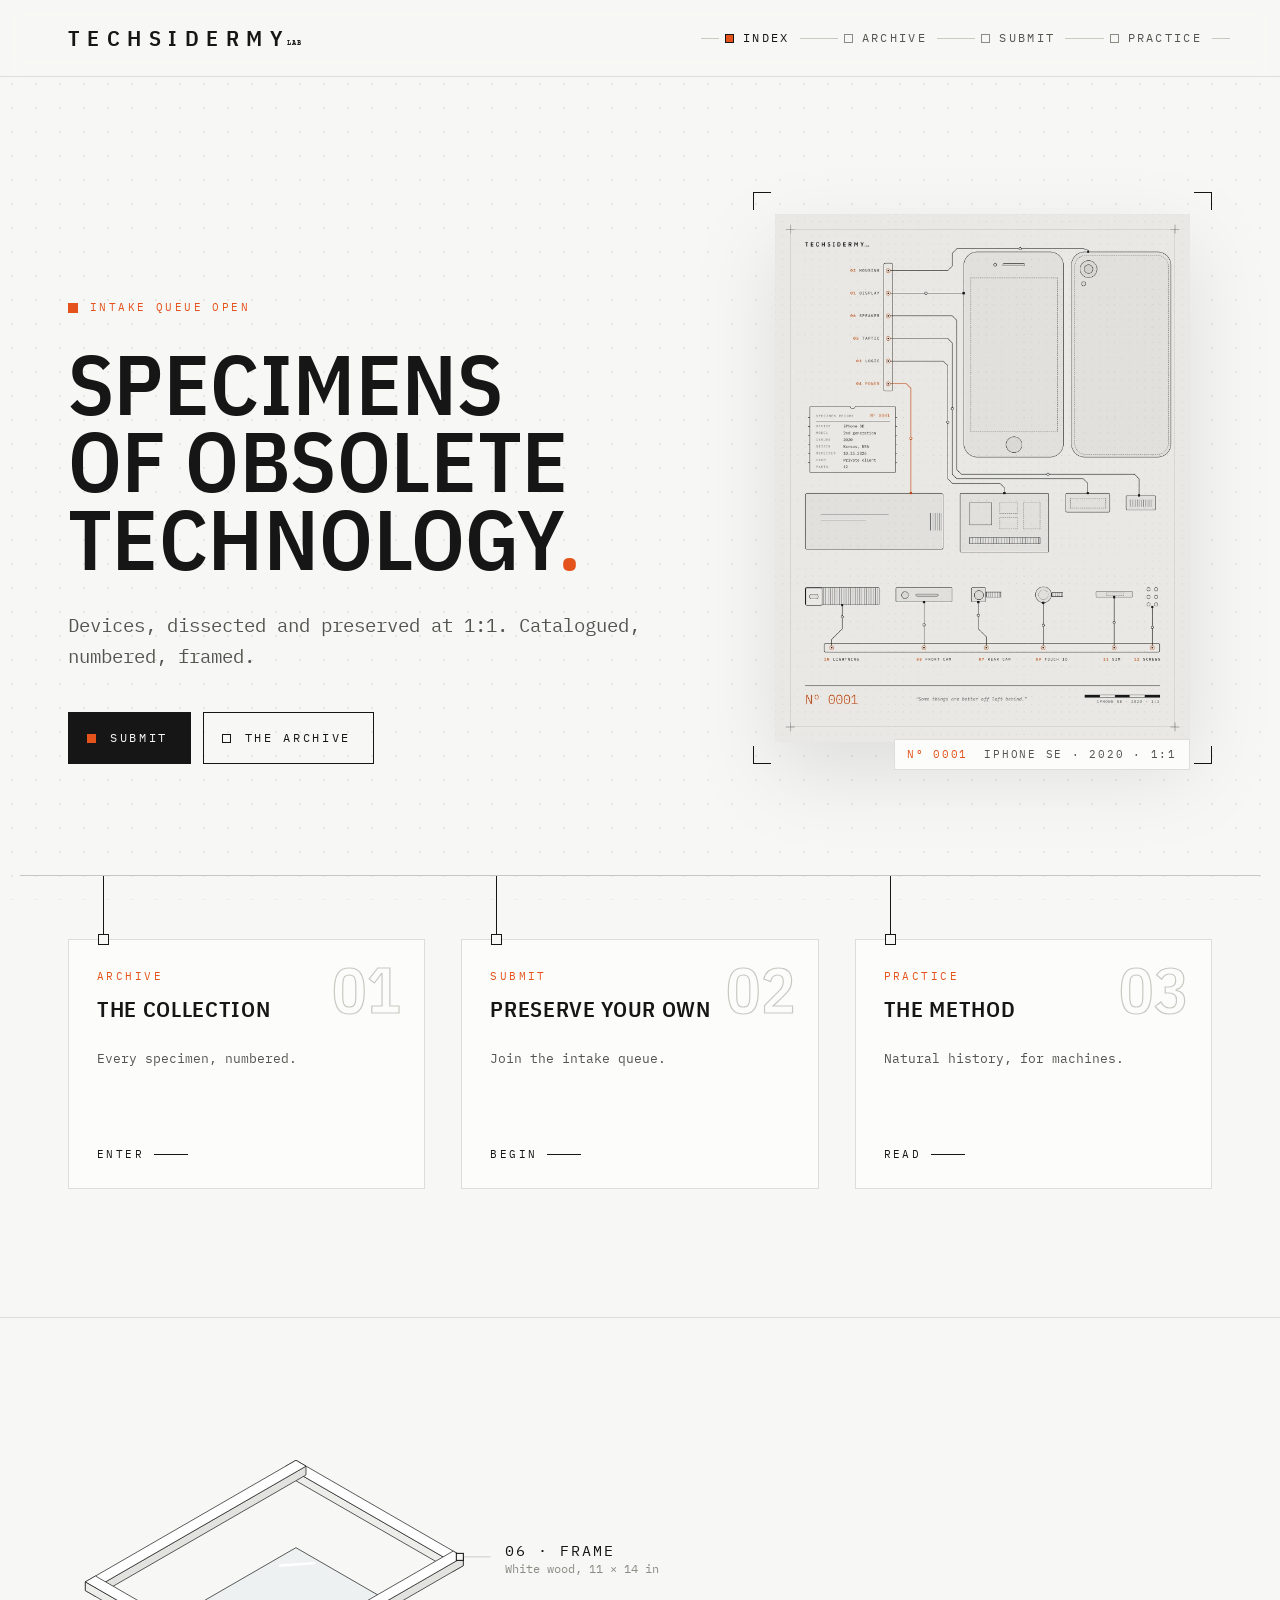
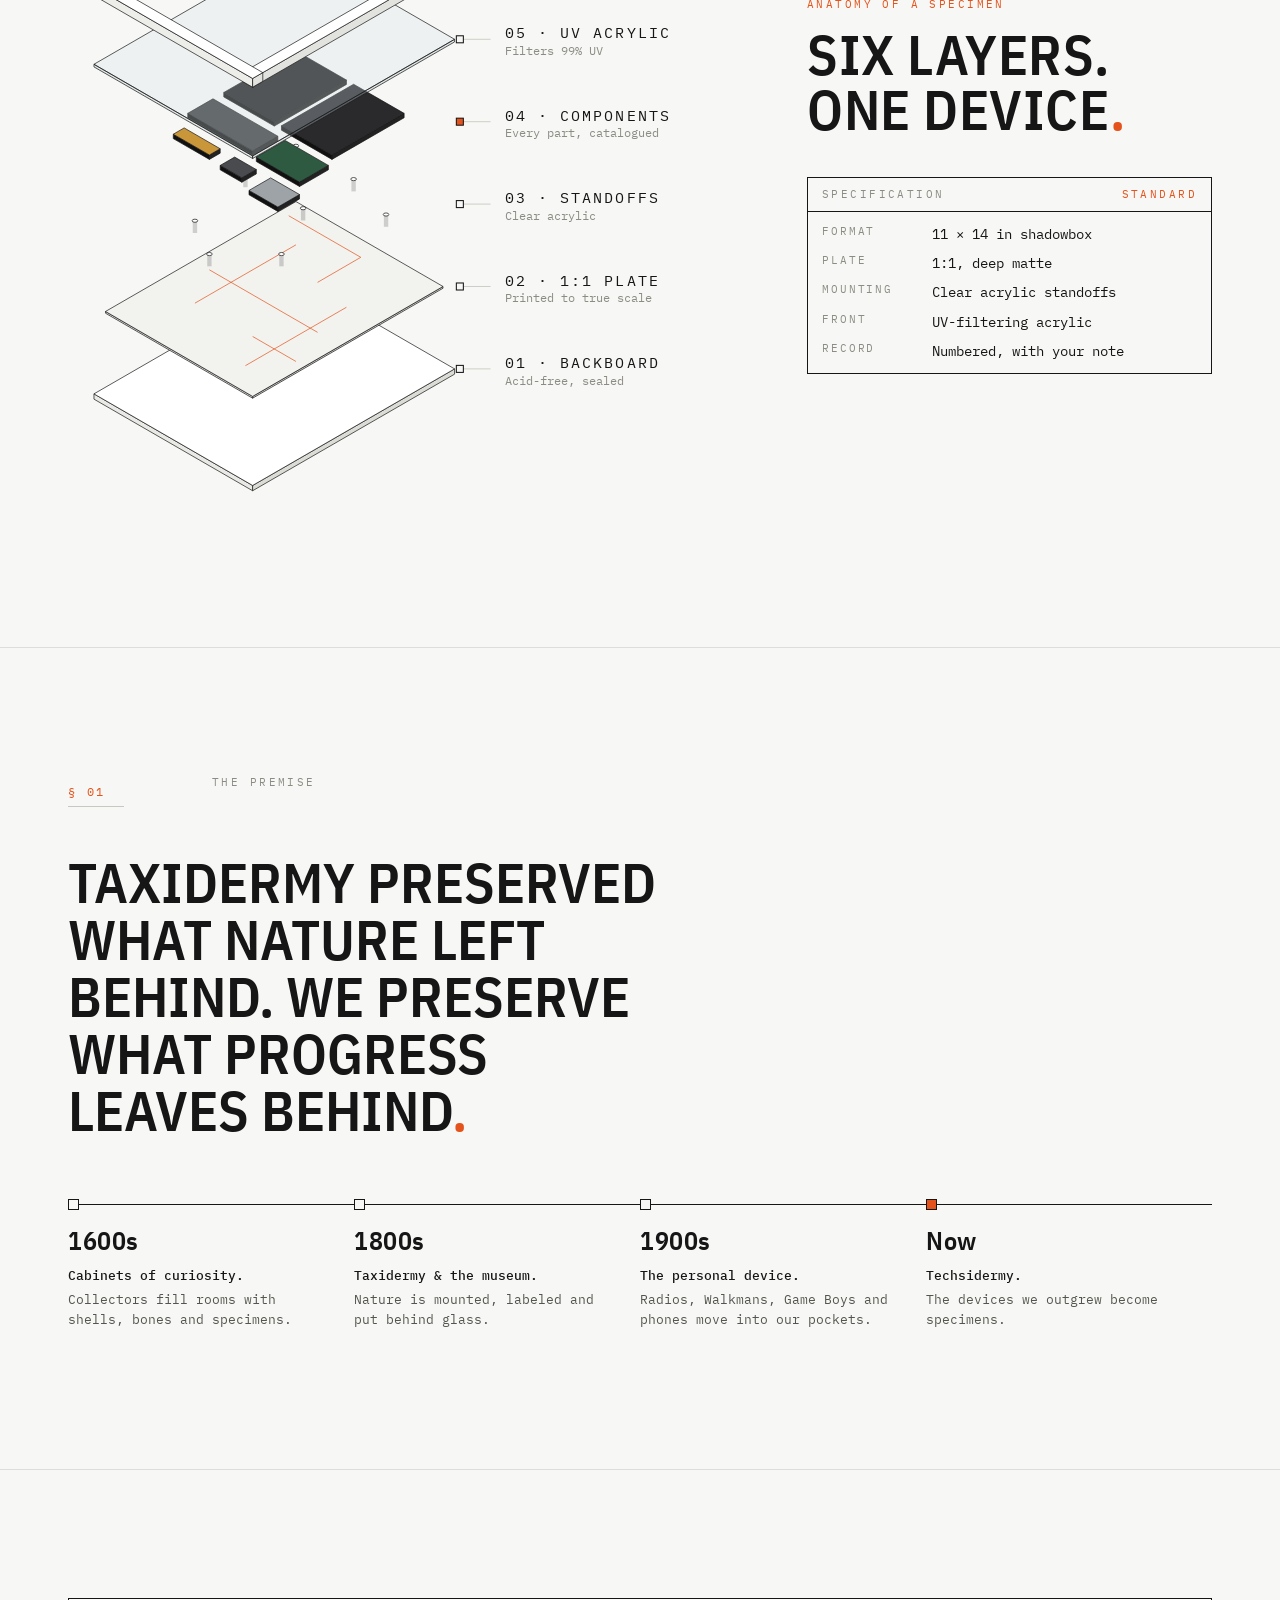
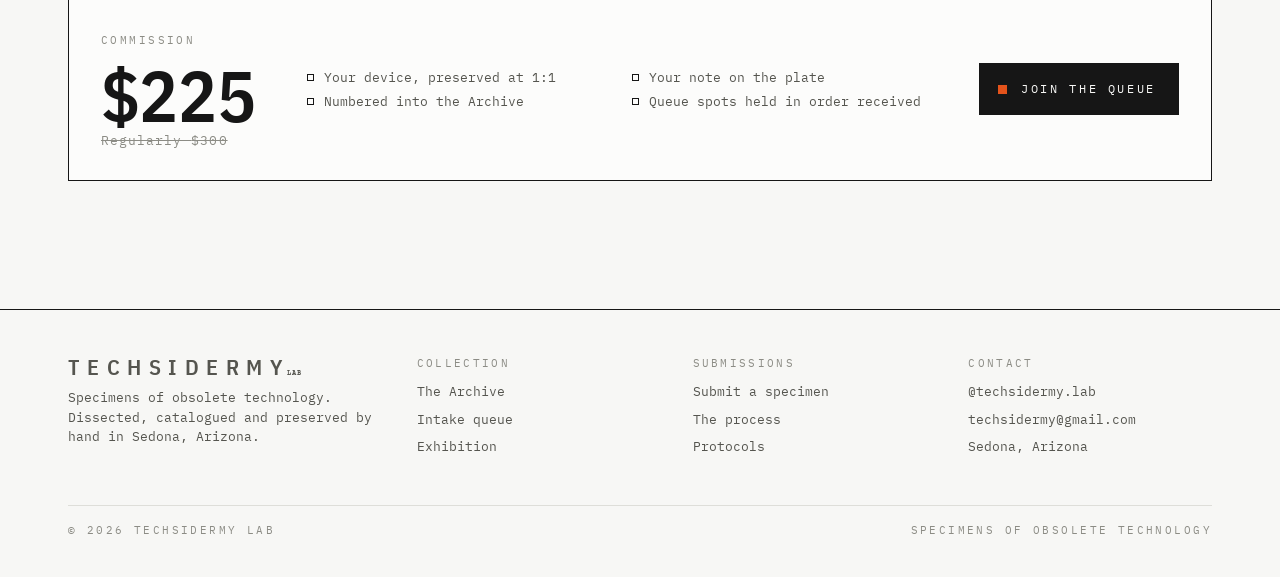
==== commit fa5ae51b: "Cleaner anatomy connectors" ====
--- a/index.html
+++ b/index.html
@@ -10,7 +10,7 @@
 <meta property="og:image" content="assets/img/0001-plate.webp">
 <link rel="preconnect" href="https://fonts.googleapis.com"><link rel="preconnect" href="https://fonts.gstatic.com" crossorigin>
 <link rel="stylesheet" href="https://fonts.googleapis.com/css2?family=Courier+Prime:ital@0;1&family=IBM+Plex+Mono:wght@400;500&family=IBM+Plex+Sans+Condensed:wght@500;600&display=swap">
-<link rel="stylesheet" href="css/site.css?v=6">
+<link rel="stylesheet" href="css/site.css?v=7">
 <link rel="icon" href="assets/favicon.svg" type="image/svg+xml">
 </head>
 <body data-page="home">
@@ -66,7 +66,7 @@
     <div class="wrap feature feature--anat">
       <figure class="rv" style="margin:0">
         <svg class="anatomy" viewBox="20 20 770 760" role="img" aria-label="Exploded view of a Techsidermy specimen: backboard, 1:1 plate, standoffs, components, UV acrylic and frame">
-<g class="ly" style="--i:0"><polygon points="49.6,645.0 230.6,749.5 230.6,755.5 49.6,651.0" fill="#E9E9E5" stroke="var(--ink)" stroke-width="0.8"/><polygon points="461.0,616.5 230.6,749.5 230.6,755.5 461.0,622.5" fill="#DCDCD7" stroke="var(--ink)" stroke-width="0.8"/><polygon points="280.0,512.0 461.0,616.5 230.6,749.5 49.6,645.0" fill="#FFFFFF" stroke="var(--ink)" stroke-width="0.8"/><g class="lab"><path d="M467.0 616.5 H516" stroke="var(--trace)" stroke-width="1" fill="none"/><rect x="463.0" y="612.5" width="8" height="8" fill="var(--paper)" stroke="var(--ink)" stroke-width="1.2"/><rect x="518" y="612.5" width="8" height="8" fill="var(--paper)" stroke="var(--ink)" stroke-width="1.2"/><text x="530" y="615.5" class="t">01 · BACKBOARD</text><text x="530" y="634.5" class="s">Acid-free, sealed</text></g></g><g class="ly" style="--i:1"><polygon points="62.8,551.0 230.6,647.9 230.6,649.9 62.8,553.0" fill="#E4E4E0" stroke="var(--ink)" stroke-width="0.8"/><polygon points="447.8,522.5 230.6,647.9 230.6,649.9 447.8,524.5" fill="#D8D8D3" stroke="var(--ink)" stroke-width="0.8"/><polygon points="280.0,425.6 447.8,522.5 230.6,647.9 62.8,551.0" fill="#F2F2EF" stroke="var(--ink)" stroke-width="0.8"/><line x1="271.8" y1="441.8" x2="354.0" y2="489.2" stroke="var(--accent)" stroke-width="1" opacity=".8"/><line x1="354.0" y1="489.2" x2="304.7" y2="517.8" stroke="var(--accent)" stroke-width="1" opacity=".8"/><line x1="181.3" y1="503.5" x2="304.7" y2="574.8" stroke="var(--accent)" stroke-width="1" opacity=".8"/><line x1="280.0" y1="475.0" x2="164.8" y2="541.5" stroke="var(--accent)" stroke-width="1" opacity=".8"/><line x1="230.6" y1="579.5" x2="280.0" y2="608.0" stroke="var(--accent)" stroke-width="1" opacity=".8"/><line x1="337.6" y1="546.2" x2="222.4" y2="612.8" stroke="var(--accent)" stroke-width="1" opacity=".8"/><g class="lab"><path d="M467.0 522.5 H516" stroke="var(--trace)" stroke-width="1" fill="none"/><rect x="463.0" y="518.5" width="8" height="8" fill="var(--paper)" stroke="var(--ink)" stroke-width="1.2"/><rect x="518" y="518.5" width="8" height="8" fill="var(--paper)" stroke="var(--ink)" stroke-width="1.2"/><text x="530" y="521.5" class="t">02 · 1:1 PLATE</text><text x="530" y="540.5" class="s">Printed to true scale</text></g></g><g class="ly" style="--i:2"><line x1="280.0" y1="362.0" x2="280.0" y2="376.0" stroke="var(--ink)" stroke-width="5" opacity=".18"/><ellipse cx="280.0" cy="362.0" rx="3.2" ry="1.8" fill="#fff" stroke="var(--ink)" stroke-width=".8"/><line x1="345.8" y1="400.0" x2="345.8" y2="414.0" stroke="var(--ink)" stroke-width="5" opacity=".18"/><ellipse cx="345.8" cy="400.0" rx="3.2" ry="1.8" fill="#fff" stroke="var(--ink)" stroke-width=".8"/><line x1="222.4" y1="395.2" x2="222.4" y2="409.2" stroke="var(--ink)" stroke-width="5" opacity=".18"/><ellipse cx="222.4" cy="395.2" rx="3.2" ry="1.8" fill="#fff" stroke="var(--ink)" stroke-width=".8"/><line x1="288.2" y1="433.2" x2="288.2" y2="447.2" stroke="var(--ink)" stroke-width="5" opacity=".18"/><ellipse cx="288.2" cy="433.2" rx="3.2" ry="1.8" fill="#fff" stroke="var(--ink)" stroke-width=".8"/><line x1="263.5" y1="485.5" x2="263.5" y2="499.5" stroke="var(--ink)" stroke-width="5" opacity=".18"/><ellipse cx="263.5" cy="485.5" rx="3.2" ry="1.8" fill="#fff" stroke="var(--ink)" stroke-width=".8"/><line x1="164.8" y1="447.5" x2="164.8" y2="461.5" stroke="var(--ink)" stroke-width="5" opacity=".18"/><ellipse cx="164.8" cy="447.5" rx="3.2" ry="1.8" fill="#fff" stroke="var(--ink)" stroke-width=".8"/><line x1="181.3" y1="485.5" x2="181.3" y2="499.5" stroke="var(--ink)" stroke-width="5" opacity=".18"/><ellipse cx="181.3" cy="485.5" rx="3.2" ry="1.8" fill="#fff" stroke="var(--ink)" stroke-width=".8"/><line x1="382.8" y1="440.4" x2="382.8" y2="454.4" stroke="var(--ink)" stroke-width="5" opacity=".18"/><ellipse cx="382.8" cy="440.4" rx="3.2" ry="1.8" fill="#fff" stroke="var(--ink)" stroke-width=".8"/><g class="lab"><path d="M467.0 428.5 H516" stroke="var(--trace)" stroke-width="1" fill="none"/><rect x="463.0" y="424.5" width="8" height="8" fill="var(--paper)" stroke="var(--ink)" stroke-width="1.2"/><rect x="518" y="424.5" width="8" height="8" fill="var(--paper)" stroke="var(--ink)" stroke-width="1.2"/><text x="530" y="427.5" class="t">03 · STANDOFFS</text><text x="530" y="446.5" class="s">Clear acrylic</text></g></g><g class="ly" style="--i:3"><polygon points="197.7,301.2 255.3,334.5 255.3,339.5 197.7,306.2" fill="#111" stroke="var(--ink)" stroke-width="0.8"/><polygon points="337.6,287.0 255.3,334.5 255.3,339.5 337.6,292.0" fill="#222" stroke="var(--ink)" stroke-width="0.8"/><polygon points="280.0,253.8 337.6,287.0 255.3,334.5 197.7,301.2" fill="#1E1E20" stroke="var(--ink)" stroke-width="0.8"/><polygon points="263.5,339.2 321.1,372.5 321.1,377.5 263.5,344.2" fill="#111" stroke="var(--ink)" stroke-width="0.8"/><polygon points="403.4,325.0 321.1,372.5 321.1,377.5 403.4,330.0" fill="#222" stroke="var(--ink)" stroke-width="0.8"/><polygon points="345.8,291.8 403.4,325.0 321.1,372.5 263.5,339.2" fill="#2A2A2D" stroke="var(--ink)" stroke-width="0.8"/><polygon points="156.6,325.0 230.6,367.8 230.6,372.8 156.6,330.0" fill="#111" stroke="var(--ink)" stroke-width="0.8"/><polygon points="259.4,351.1 230.6,367.8 230.6,372.8 259.4,356.1" fill="#222" stroke="var(--ink)" stroke-width="0.8"/><polygon points="185.4,308.4 259.4,351.1 230.6,367.8 156.6,325.0" fill="#3A3B3E" stroke="var(--ink)" stroke-width="0.8"/><polygon points="234.8,374.9 284.1,403.4 284.1,408.4 234.8,379.9" fill="#111" stroke="var(--ink)" stroke-width="0.8"/><polygon points="317.0,384.4 284.1,403.4 284.1,408.4 317.0,389.4" fill="#222" stroke="var(--ink)" stroke-width="0.8"/><polygon points="267.7,355.9 317.0,384.4 284.1,403.4 234.8,374.9" fill="#2F5A42" stroke="var(--ink)" stroke-width="0.8"/><polygon points="140.1,348.8 181.3,372.5 181.3,377.5 140.1,353.8" fill="#111" stroke="var(--ink)" stroke-width="0.8"/><polygon points="193.6,365.4 181.3,372.5 181.3,377.5 193.6,370.4" fill="#222" stroke="var(--ink)" stroke-width="0.8"/><polygon points="152.5,341.6 193.6,365.4 181.3,372.5 140.1,348.8" fill="#C9963A" stroke="var(--ink)" stroke-width="0.8"/><polygon points="193.6,384.4 218.3,398.6 218.3,403.6 193.6,389.4" fill="#111" stroke="var(--ink)" stroke-width="0.8"/><polygon points="234.8,389.1 218.3,398.6 218.3,403.6 234.8,394.1" fill="#222" stroke="var(--ink)" stroke-width="0.8"/><polygon points="210.1,374.9 234.8,389.1 218.3,398.6 193.6,384.4" fill="#4A4B4F" stroke="var(--ink)" stroke-width="0.8"/><polygon points="226.5,412.9 259.4,431.9 259.4,436.9 226.5,417.9" fill="#111" stroke="var(--ink)" stroke-width="0.8"/><polygon points="284.1,417.6 259.4,431.9 259.4,436.9 284.1,422.6" fill="#222" stroke="var(--ink)" stroke-width="0.8"/><polygon points="251.2,398.6 284.1,417.6 259.4,431.9 226.5,412.9" fill="#9EA3A8" stroke="var(--ink)" stroke-width="0.8"/><g class="lab"><path d="M467.0 334.5 H516" stroke="var(--trace)" stroke-width="1" fill="none"/><rect x="463.0" y="330.5" width="8" height="8" fill="var(--paper)" stroke="var(--ink)" stroke-width="1.2"/><rect x="518" y="330.5" width="8" height="8" fill="var(--accent)" stroke="var(--ink)" stroke-width="1.2"/><text x="530" y="333.5" class="t">04 · COMPONENTS</text><text x="530" y="352.5" class="s">Every part, catalogued</text></g></g><g class="ly" style="--i:4"><polygon points="49.6,269.0 230.6,373.5 230.6,376.5 49.6,272.0" fill="rgba(180,195,200,.35)" stroke="var(--ink)" stroke-width="0.8"/><polygon points="461.0,240.5 230.6,373.5 230.6,376.5 461.0,243.5" fill="rgba(170,185,190,.35)" stroke="var(--ink)" stroke-width="0.8"/><polygon points="280.0,136.0 461.0,240.5 230.6,373.5 49.6,269.0" fill="rgba(210,225,230,.28)" stroke="var(--ink)" stroke-width="0.8"/><line x1="302.5" y1="153.5" x2="260.6" y2="156.5" stroke="#fff" stroke-width="3" opacity=".9"/><g class="lab"><path d="M467.0 240.5 H516" stroke="var(--trace)" stroke-width="1" fill="none"/><rect x="463.0" y="236.5" width="8" height="8" fill="var(--paper)" stroke="var(--ink)" stroke-width="1.2"/><rect x="518" y="236.5" width="8" height="8" fill="var(--paper)" stroke="var(--ink)" stroke-width="1.2"/><text x="530" y="239.5" class="t">05 · UV ACRYLIC</text><text x="530" y="258.5" class="s">Filters 99% UV</text></g></g><g class="ly" style="--i:5"><polygon points="268.5,43.0 459.4,153.1 459.4,163.1 268.5,53.0" fill="#EDEDEA" stroke="var(--ink)" stroke-width="0.8"/><polygon points="470.9,146.5 459.4,153.1 459.4,163.1 470.9,156.5" fill="#E2E2DE" stroke="var(--ink)" stroke-width="0.8"/><polygon points="280.0,36.3 470.9,146.5 459.4,153.1 268.5,43.0" fill="#FFFFFF" stroke="var(--ink)" stroke-width="0.8"/><polygon points="39.8,175.0 51.3,181.6 51.3,191.6 39.8,185.0" fill="#EDEDEA" stroke="var(--ink)" stroke-width="0.8"/><polygon points="291.5,43.0 51.3,181.6 51.3,191.6 291.5,53.0" fill="#E2E2DE" stroke="var(--ink)" stroke-width="0.8"/><polygon points="280.0,36.3 291.5,43.0 51.3,181.6 39.8,175.0" fill="#FFFFFF" stroke="var(--ink)" stroke-width="0.8"/><polygon points="219.1,278.5 230.6,285.2 230.6,295.2 219.1,288.5" fill="#EDEDEA" stroke="var(--ink)" stroke-width="0.8"/><polygon points="470.9,146.5 230.6,285.2 230.6,295.2 470.9,156.5" fill="#E2E2DE" stroke="var(--ink)" stroke-width="0.8"/><polygon points="459.4,139.9 470.9,146.5 230.6,285.2 219.1,278.5" fill="#FFFFFF" stroke="var(--ink)" stroke-width="0.8"/><polygon points="39.8,175.0 230.6,285.2 230.6,295.2 39.8,185.0" fill="#EDEDEA" stroke="var(--ink)" stroke-width="0.8"/><polygon points="242.2,278.5 230.6,285.2 230.6,295.2 242.2,288.5" fill="#E2E2DE" stroke="var(--ink)" stroke-width="0.8"/><polygon points="51.3,168.3 242.2,278.5 230.6,285.2 39.8,175.0" fill="#FFFFFF" stroke="var(--ink)" stroke-width="0.8"/><g class="lab"><path d="M467.0 146.5 H516" stroke="var(--trace)" stroke-width="1" fill="none"/><rect x="463.0" y="142.5" width="8" height="8" fill="var(--paper)" stroke="var(--ink)" stroke-width="1.2"/><rect x="518" y="142.5" width="8" height="8" fill="var(--paper)" stroke="var(--ink)" stroke-width="1.2"/><text x="530" y="145.5" class="t">06 · FRAME</text><text x="530" y="164.5" class="s">White wood, 11 × 14 in</text></g></g>
+<g class="ly" style="--i:0"><polygon points="49.6,645.0 230.6,749.5 230.6,755.5 49.6,651.0" fill="#E9E9E5" stroke="var(--ink)" stroke-width="0.8"/><polygon points="461.0,616.5 230.6,749.5 230.6,755.5 461.0,622.5" fill="#DCDCD7" stroke="var(--ink)" stroke-width="0.8"/><polygon points="280.0,512.0 461.0,616.5 230.6,749.5 49.6,645.0" fill="#FFFFFF" stroke="var(--ink)" stroke-width="0.8"/><g class="lab"><path d="M467.0 616.5 H502" stroke="var(--trace)" stroke-width="1" fill="none"/><rect x="463.0" y="612.5" width="8" height="8" fill="var(--paper)" stroke="var(--ink)" stroke-width="1.2"/><text x="518" y="615.5" class="t">01 · BACKBOARD</text><text x="518" y="634.5" class="s">Acid-free, sealed</text></g></g><g class="ly" style="--i:1"><polygon points="62.8,551.0 230.6,647.9 230.6,649.9 62.8,553.0" fill="#E4E4E0" stroke="var(--ink)" stroke-width="0.8"/><polygon points="447.8,522.5 230.6,647.9 230.6,649.9 447.8,524.5" fill="#D8D8D3" stroke="var(--ink)" stroke-width="0.8"/><polygon points="280.0,425.6 447.8,522.5 230.6,647.9 62.8,551.0" fill="#F2F2EF" stroke="var(--ink)" stroke-width="0.8"/><line x1="271.8" y1="441.8" x2="354.0" y2="489.2" stroke="var(--accent)" stroke-width="1" opacity=".8"/><line x1="354.0" y1="489.2" x2="304.7" y2="517.8" stroke="var(--accent)" stroke-width="1" opacity=".8"/><line x1="181.3" y1="503.5" x2="304.7" y2="574.8" stroke="var(--accent)" stroke-width="1" opacity=".8"/><line x1="280.0" y1="475.0" x2="164.8" y2="541.5" stroke="var(--accent)" stroke-width="1" opacity=".8"/><line x1="230.6" y1="579.5" x2="280.0" y2="608.0" stroke="var(--accent)" stroke-width="1" opacity=".8"/><line x1="337.6" y1="546.2" x2="222.4" y2="612.8" stroke="var(--accent)" stroke-width="1" opacity=".8"/><g class="lab"><path d="M467.0 522.5 H502" stroke="var(--trace)" stroke-width="1" fill="none"/><rect x="463.0" y="518.5" width="8" height="8" fill="var(--paper)" stroke="var(--ink)" stroke-width="1.2"/><text x="518" y="521.5" class="t">02 · 1:1 PLATE</text><text x="518" y="540.5" class="s">Printed to true scale</text></g></g><g class="ly" style="--i:2"><line x1="280.0" y1="362.0" x2="280.0" y2="376.0" stroke="var(--ink)" stroke-width="5" opacity=".18"/><ellipse cx="280.0" cy="362.0" rx="3.2" ry="1.8" fill="#fff" stroke="var(--ink)" stroke-width=".8"/><line x1="345.8" y1="400.0" x2="345.8" y2="414.0" stroke="var(--ink)" stroke-width="5" opacity=".18"/><ellipse cx="345.8" cy="400.0" rx="3.2" ry="1.8" fill="#fff" stroke="var(--ink)" stroke-width=".8"/><line x1="222.4" y1="395.2" x2="222.4" y2="409.2" stroke="var(--ink)" stroke-width="5" opacity=".18"/><ellipse cx="222.4" cy="395.2" rx="3.2" ry="1.8" fill="#fff" stroke="var(--ink)" stroke-width=".8"/><line x1="288.2" y1="433.2" x2="288.2" y2="447.2" stroke="var(--ink)" stroke-width="5" opacity=".18"/><ellipse cx="288.2" cy="433.2" rx="3.2" ry="1.8" fill="#fff" stroke="var(--ink)" stroke-width=".8"/><line x1="263.5" y1="485.5" x2="263.5" y2="499.5" stroke="var(--ink)" stroke-width="5" opacity=".18"/><ellipse cx="263.5" cy="485.5" rx="3.2" ry="1.8" fill="#fff" stroke="var(--ink)" stroke-width=".8"/><line x1="164.8" y1="447.5" x2="164.8" y2="461.5" stroke="var(--ink)" stroke-width="5" opacity=".18"/><ellipse cx="164.8" cy="447.5" rx="3.2" ry="1.8" fill="#fff" stroke="var(--ink)" stroke-width=".8"/><line x1="181.3" y1="485.5" x2="181.3" y2="499.5" stroke="var(--ink)" stroke-width="5" opacity=".18"/><ellipse cx="181.3" cy="485.5" rx="3.2" ry="1.8" fill="#fff" stroke="var(--ink)" stroke-width=".8"/><line x1="382.8" y1="440.4" x2="382.8" y2="454.4" stroke="var(--ink)" stroke-width="5" opacity=".18"/><ellipse cx="382.8" cy="440.4" rx="3.2" ry="1.8" fill="#fff" stroke="var(--ink)" stroke-width=".8"/><g class="lab"><path d="M467.0 428.5 H502" stroke="var(--trace)" stroke-width="1" fill="none"/><rect x="463.0" y="424.5" width="8" height="8" fill="var(--paper)" stroke="var(--ink)" stroke-width="1.2"/><text x="518" y="427.5" class="t">03 · STANDOFFS</text><text x="518" y="446.5" class="s">Clear acrylic</text></g></g><g class="ly" style="--i:3"><polygon points="197.7,301.2 255.3,334.5 255.3,339.5 197.7,306.2" fill="#111" stroke="var(--ink)" stroke-width="0.8"/><polygon points="337.6,287.0 255.3,334.5 255.3,339.5 337.6,292.0" fill="#222" stroke="var(--ink)" stroke-width="0.8"/><polygon points="280.0,253.8 337.6,287.0 255.3,334.5 197.7,301.2" fill="#1E1E20" stroke="var(--ink)" stroke-width="0.8"/><polygon points="263.5,339.2 321.1,372.5 321.1,377.5 263.5,344.2" fill="#111" stroke="var(--ink)" stroke-width="0.8"/><polygon points="403.4,325.0 321.1,372.5 321.1,377.5 403.4,330.0" fill="#222" stroke="var(--ink)" stroke-width="0.8"/><polygon points="345.8,291.8 403.4,325.0 321.1,372.5 263.5,339.2" fill="#2A2A2D" stroke="var(--ink)" stroke-width="0.8"/><polygon points="156.6,325.0 230.6,367.8 230.6,372.8 156.6,330.0" fill="#111" stroke="var(--ink)" stroke-width="0.8"/><polygon points="259.4,351.1 230.6,367.8 230.6,372.8 259.4,356.1" fill="#222" stroke="var(--ink)" stroke-width="0.8"/><polygon points="185.4,308.4 259.4,351.1 230.6,367.8 156.6,325.0" fill="#3A3B3E" stroke="var(--ink)" stroke-width="0.8"/><polygon points="234.8,374.9 284.1,403.4 284.1,408.4 234.8,379.9" fill="#111" stroke="var(--ink)" stroke-width="0.8"/><polygon points="317.0,384.4 284.1,403.4 284.1,408.4 317.0,389.4" fill="#222" stroke="var(--ink)" stroke-width="0.8"/><polygon points="267.7,355.9 317.0,384.4 284.1,403.4 234.8,374.9" fill="#2F5A42" stroke="var(--ink)" stroke-width="0.8"/><polygon points="140.1,348.8 181.3,372.5 181.3,377.5 140.1,353.8" fill="#111" stroke="var(--ink)" stroke-width="0.8"/><polygon points="193.6,365.4 181.3,372.5 181.3,377.5 193.6,370.4" fill="#222" stroke="var(--ink)" stroke-width="0.8"/><polygon points="152.5,341.6 193.6,365.4 181.3,372.5 140.1,348.8" fill="#C9963A" stroke="var(--ink)" stroke-width="0.8"/><polygon points="193.6,384.4 218.3,398.6 218.3,403.6 193.6,389.4" fill="#111" stroke="var(--ink)" stroke-width="0.8"/><polygon points="234.8,389.1 218.3,398.6 218.3,403.6 234.8,394.1" fill="#222" stroke="var(--ink)" stroke-width="0.8"/><polygon points="210.1,374.9 234.8,389.1 218.3,398.6 193.6,384.4" fill="#4A4B4F" stroke="var(--ink)" stroke-width="0.8"/><polygon points="226.5,412.9 259.4,431.9 259.4,436.9 226.5,417.9" fill="#111" stroke="var(--ink)" stroke-width="0.8"/><polygon points="284.1,417.6 259.4,431.9 259.4,436.9 284.1,422.6" fill="#222" stroke="var(--ink)" stroke-width="0.8"/><polygon points="251.2,398.6 284.1,417.6 259.4,431.9 226.5,412.9" fill="#9EA3A8" stroke="var(--ink)" stroke-width="0.8"/><g class="lab"><path d="M467.0 334.5 H502" stroke="var(--trace)" stroke-width="1" fill="none"/><rect x="463.0" y="330.5" width="8" height="8" fill="var(--accent)" stroke="var(--ink)" stroke-width="1.2"/><text x="518" y="333.5" class="t">04 · COMPONENTS</text><text x="518" y="352.5" class="s">Every part, catalogued</text></g></g><g class="ly" style="--i:4"><polygon points="49.6,269.0 230.6,373.5 230.6,376.5 49.6,272.0" fill="rgba(180,195,200,.35)" stroke="var(--ink)" stroke-width="0.8"/><polygon points="461.0,240.5 230.6,373.5 230.6,376.5 461.0,243.5" fill="rgba(170,185,190,.35)" stroke="var(--ink)" stroke-width="0.8"/><polygon points="280.0,136.0 461.0,240.5 230.6,373.5 49.6,269.0" fill="rgba(210,225,230,.28)" stroke="var(--ink)" stroke-width="0.8"/><line x1="302.5" y1="153.5" x2="260.6" y2="156.5" stroke="#fff" stroke-width="3" opacity=".9"/><g class="lab"><path d="M467.0 240.5 H502" stroke="var(--trace)" stroke-width="1" fill="none"/><rect x="463.0" y="236.5" width="8" height="8" fill="var(--paper)" stroke="var(--ink)" stroke-width="1.2"/><text x="518" y="239.5" class="t">05 · UV ACRYLIC</text><text x="518" y="258.5" class="s">Filters 99% UV</text></g></g><g class="ly" style="--i:5"><polygon points="268.5,43.0 459.4,153.1 459.4,163.1 268.5,53.0" fill="#EDEDEA" stroke="var(--ink)" stroke-width="0.8"/><polygon points="470.9,146.5 459.4,153.1 459.4,163.1 470.9,156.5" fill="#E2E2DE" stroke="var(--ink)" stroke-width="0.8"/><polygon points="280.0,36.3 470.9,146.5 459.4,153.1 268.5,43.0" fill="#FFFFFF" stroke="var(--ink)" stroke-width="0.8"/><polygon points="39.8,175.0 51.3,181.6 51.3,191.6 39.8,185.0" fill="#EDEDEA" stroke="var(--ink)" stroke-width="0.8"/><polygon points="291.5,43.0 51.3,181.6 51.3,191.6 291.5,53.0" fill="#E2E2DE" stroke="var(--ink)" stroke-width="0.8"/><polygon points="280.0,36.3 291.5,43.0 51.3,181.6 39.8,175.0" fill="#FFFFFF" stroke="var(--ink)" stroke-width="0.8"/><polygon points="219.1,278.5 230.6,285.2 230.6,295.2 219.1,288.5" fill="#EDEDEA" stroke="var(--ink)" stroke-width="0.8"/><polygon points="470.9,146.5 230.6,285.2 230.6,295.2 470.9,156.5" fill="#E2E2DE" stroke="var(--ink)" stroke-width="0.8"/><polygon points="459.4,139.9 470.9,146.5 230.6,285.2 219.1,278.5" fill="#FFFFFF" stroke="var(--ink)" stroke-width="0.8"/><polygon points="39.8,175.0 230.6,285.2 230.6,295.2 39.8,185.0" fill="#EDEDEA" stroke="var(--ink)" stroke-width="0.8"/><polygon points="242.2,278.5 230.6,285.2 230.6,295.2 242.2,288.5" fill="#E2E2DE" stroke="var(--ink)" stroke-width="0.8"/><polygon points="51.3,168.3 242.2,278.5 230.6,285.2 39.8,175.0" fill="#FFFFFF" stroke="var(--ink)" stroke-width="0.8"/><g class="lab"><path d="M467.0 146.5 H502" stroke="var(--trace)" stroke-width="1" fill="none"/><rect x="463.0" y="142.5" width="8" height="8" fill="var(--paper)" stroke="var(--ink)" stroke-width="1.2"/><text x="518" y="145.5" class="t">06 · FRAME</text><text x="518" y="164.5" class="s">White wood, 11 × 14 in</text></g></g>
 </svg>
       </figure>
       <div class="rv">
@@ -114,7 +114,7 @@
 </main>
 
 <footer data-site-foot></footer>
-<script src="js/data.js?v=6"></script>
-<script src="js/site.js?v=6"></script>
+<script src="js/data.js?v=7"></script>
+<script src="js/site.js?v=7"></script>
 </body>
 </html>
--- a/css/site.css
+++ b/css/site.css
@@ -560,3 +560,5 @@
 .avail-note[hidden] { display: none; }
 .avail-note p { margin: 0; }
 @media (max-width: 620px) { .legend { gap: 8px 16px; } .bar-right { width: 100%; justify-content: space-between; } }
+
+.filter-row { display: flex; align-items: center; gap: 14px; margin-bottom: 18px; }
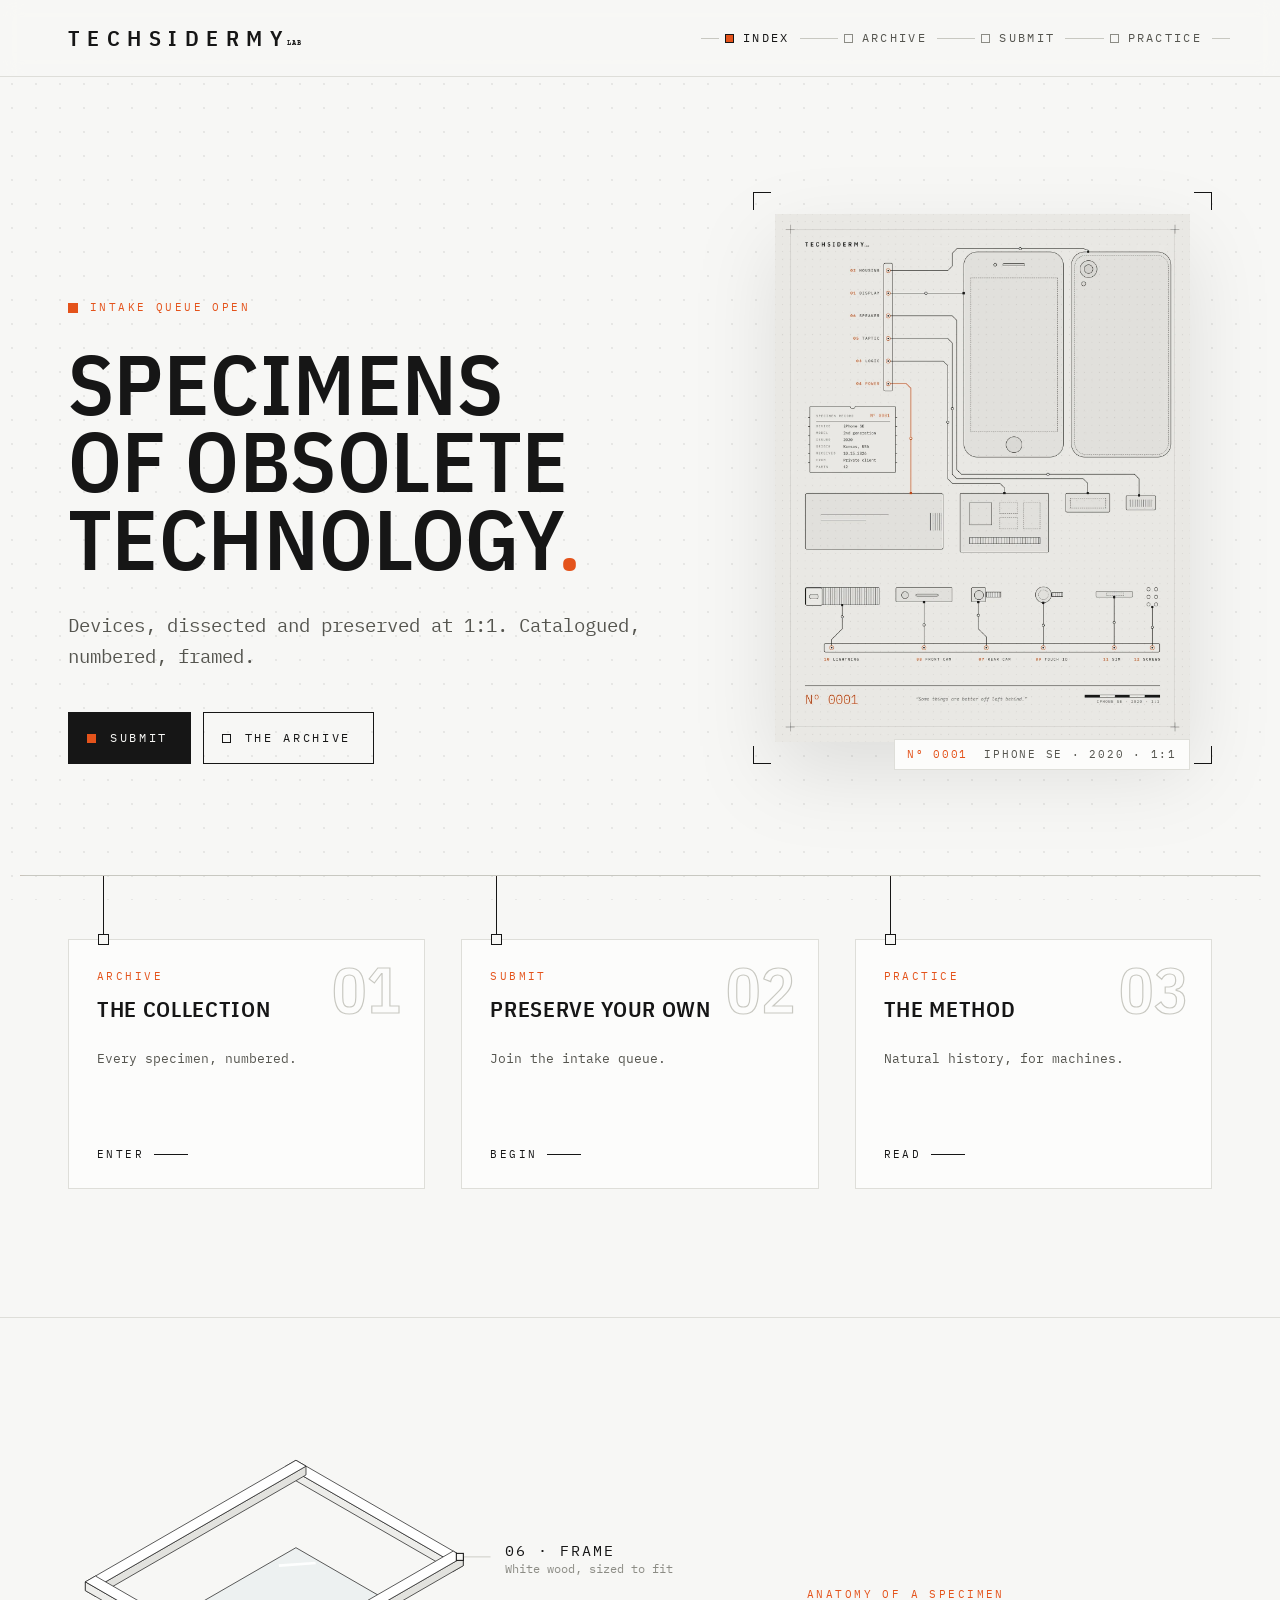
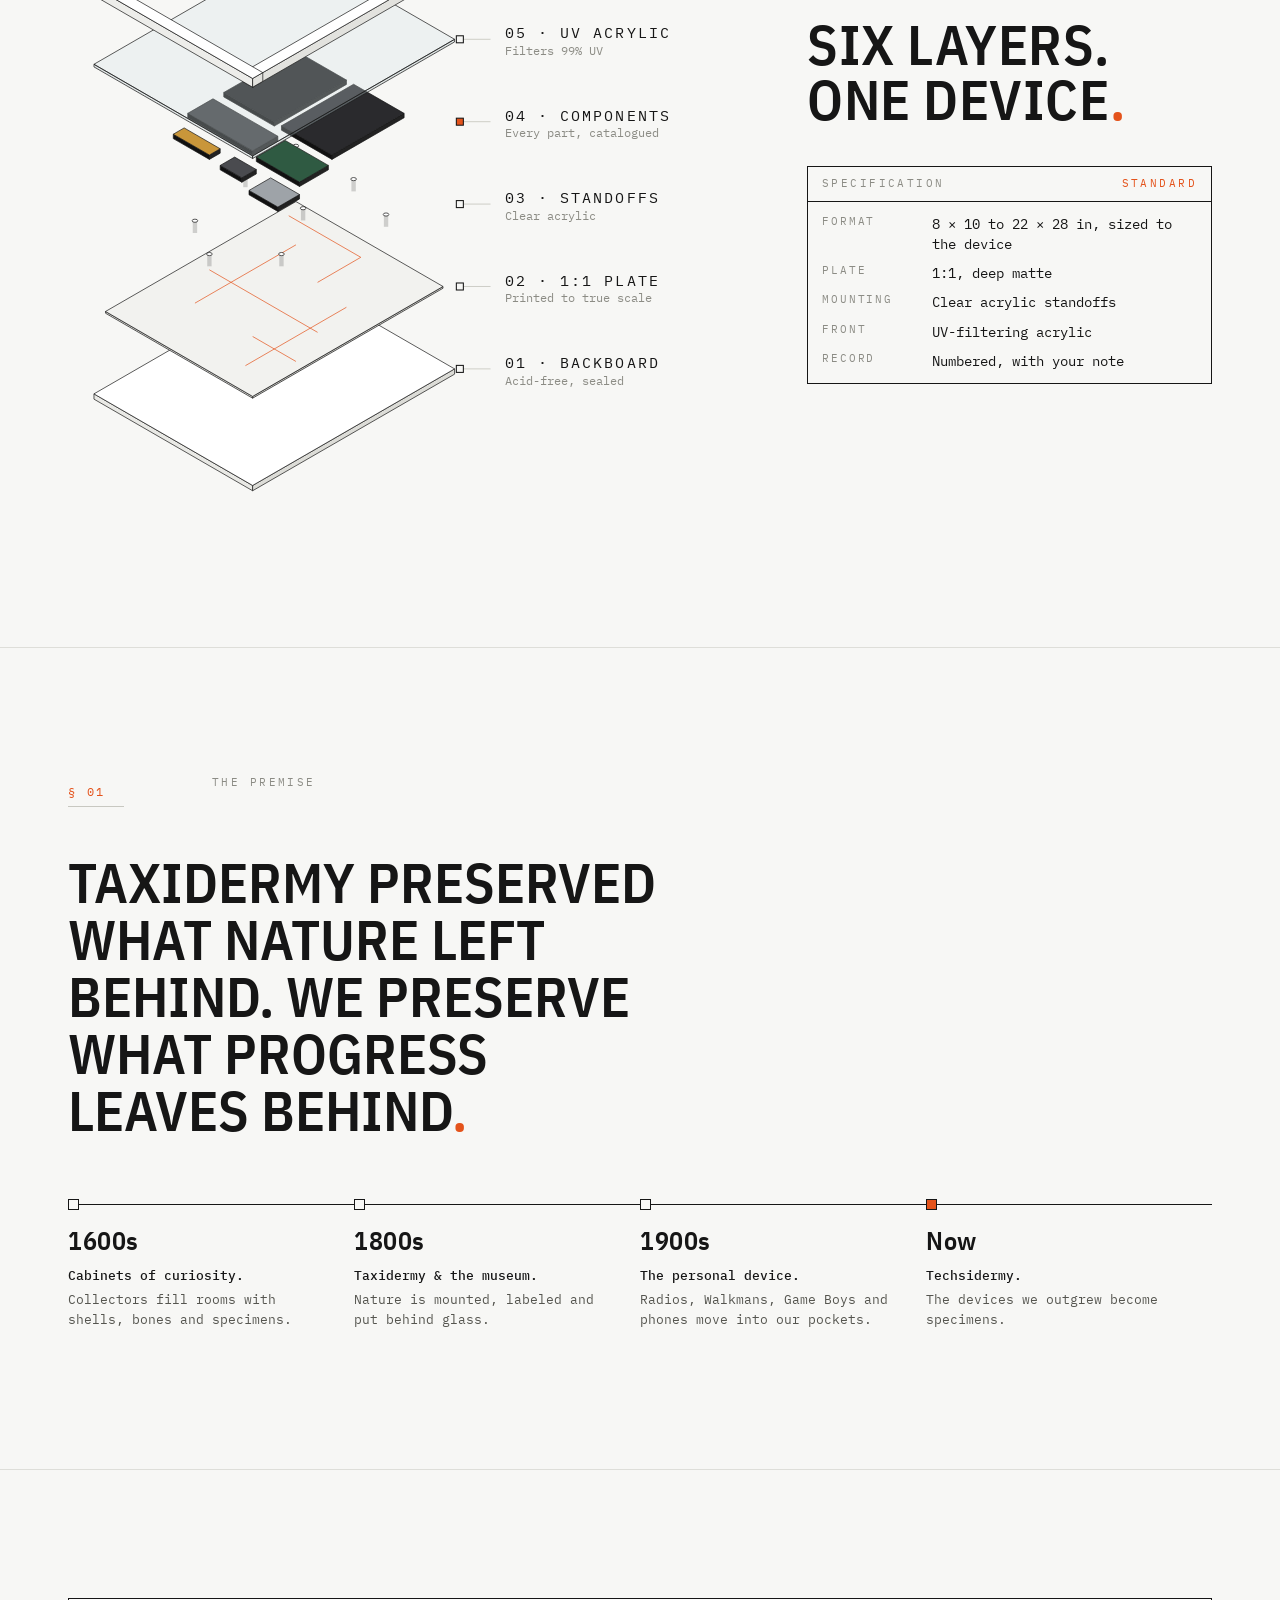
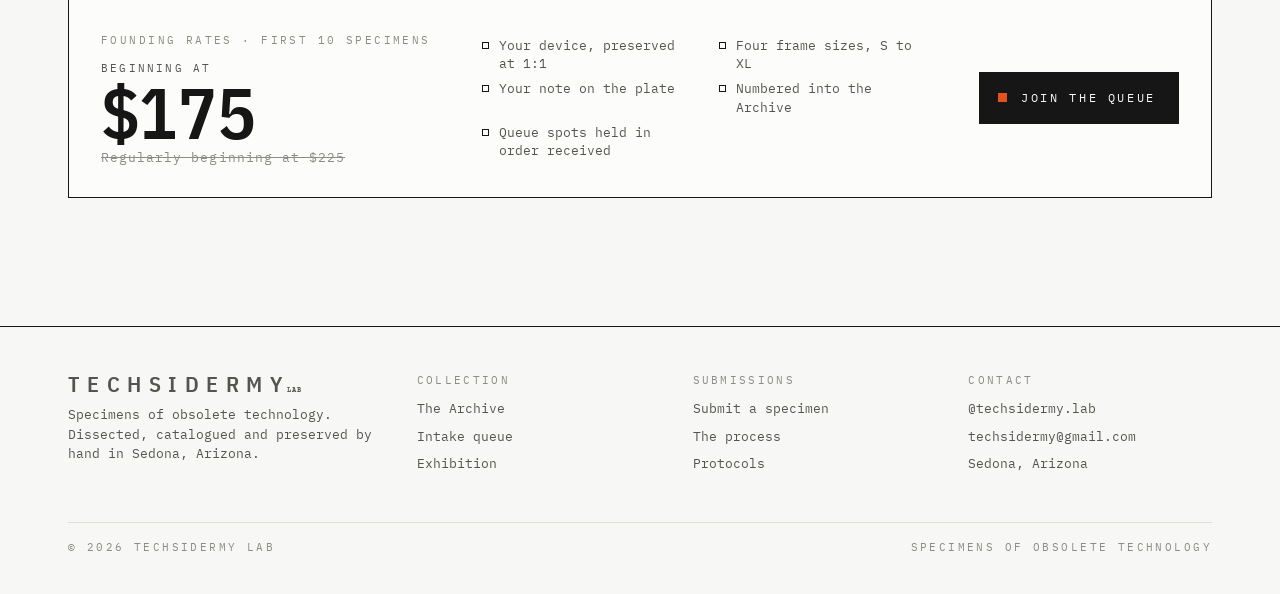
==== commit b886696a: "Frame sizes, beginning-at pricing, shipping quoted on acceptance" ====
--- a/index.html
+++ b/index.html
@@ -10,7 +10,7 @@
 <meta property="og:image" content="assets/img/0001-plate.webp">
 <link rel="preconnect" href="https://fonts.googleapis.com"><link rel="preconnect" href="https://fonts.gstatic.com" crossorigin>
 <link rel="stylesheet" href="https://fonts.googleapis.com/css2?family=Courier+Prime:ital@0;1&family=IBM+Plex+Mono:wght@400;500&family=IBM+Plex+Sans+Condensed:wght@500;600&display=swap">
-<link rel="stylesheet" href="css/site.css?v=7">
+<link rel="stylesheet" href="css/site.css?v=14">
 <link rel="icon" href="assets/favicon.svg" type="image/svg+xml">
 </head>
 <body data-page="home">
@@ -66,14 +66,14 @@
     <div class="wrap feature feature--anat">
       <figure class="rv" style="margin:0">
         <svg class="anatomy" viewBox="20 20 770 760" role="img" aria-label="Exploded view of a Techsidermy specimen: backboard, 1:1 plate, standoffs, components, UV acrylic and frame">
-<g class="ly" style="--i:0"><polygon points="49.6,645.0 230.6,749.5 230.6,755.5 49.6,651.0" fill="#E9E9E5" stroke="var(--ink)" stroke-width="0.8"/><polygon points="461.0,616.5 230.6,749.5 230.6,755.5 461.0,622.5" fill="#DCDCD7" stroke="var(--ink)" stroke-width="0.8"/><polygon points="280.0,512.0 461.0,616.5 230.6,749.5 49.6,645.0" fill="#FFFFFF" stroke="var(--ink)" stroke-width="0.8"/><g class="lab"><path d="M467.0 616.5 H502" stroke="var(--trace)" stroke-width="1" fill="none"/><rect x="463.0" y="612.5" width="8" height="8" fill="var(--paper)" stroke="var(--ink)" stroke-width="1.2"/><text x="518" y="615.5" class="t">01 · BACKBOARD</text><text x="518" y="634.5" class="s">Acid-free, sealed</text></g></g><g class="ly" style="--i:1"><polygon points="62.8,551.0 230.6,647.9 230.6,649.9 62.8,553.0" fill="#E4E4E0" stroke="var(--ink)" stroke-width="0.8"/><polygon points="447.8,522.5 230.6,647.9 230.6,649.9 447.8,524.5" fill="#D8D8D3" stroke="var(--ink)" stroke-width="0.8"/><polygon points="280.0,425.6 447.8,522.5 230.6,647.9 62.8,551.0" fill="#F2F2EF" stroke="var(--ink)" stroke-width="0.8"/><line x1="271.8" y1="441.8" x2="354.0" y2="489.2" stroke="var(--accent)" stroke-width="1" opacity=".8"/><line x1="354.0" y1="489.2" x2="304.7" y2="517.8" stroke="var(--accent)" stroke-width="1" opacity=".8"/><line x1="181.3" y1="503.5" x2="304.7" y2="574.8" stroke="var(--accent)" stroke-width="1" opacity=".8"/><line x1="280.0" y1="475.0" x2="164.8" y2="541.5" stroke="var(--accent)" stroke-width="1" opacity=".8"/><line x1="230.6" y1="579.5" x2="280.0" y2="608.0" stroke="var(--accent)" stroke-width="1" opacity=".8"/><line x1="337.6" y1="546.2" x2="222.4" y2="612.8" stroke="var(--accent)" stroke-width="1" opacity=".8"/><g class="lab"><path d="M467.0 522.5 H502" stroke="var(--trace)" stroke-width="1" fill="none"/><rect x="463.0" y="518.5" width="8" height="8" fill="var(--paper)" stroke="var(--ink)" stroke-width="1.2"/><text x="518" y="521.5" class="t">02 · 1:1 PLATE</text><text x="518" y="540.5" class="s">Printed to true scale</text></g></g><g class="ly" style="--i:2"><line x1="280.0" y1="362.0" x2="280.0" y2="376.0" stroke="var(--ink)" stroke-width="5" opacity=".18"/><ellipse cx="280.0" cy="362.0" rx="3.2" ry="1.8" fill="#fff" stroke="var(--ink)" stroke-width=".8"/><line x1="345.8" y1="400.0" x2="345.8" y2="414.0" stroke="var(--ink)" stroke-width="5" opacity=".18"/><ellipse cx="345.8" cy="400.0" rx="3.2" ry="1.8" fill="#fff" stroke="var(--ink)" stroke-width=".8"/><line x1="222.4" y1="395.2" x2="222.4" y2="409.2" stroke="var(--ink)" stroke-width="5" opacity=".18"/><ellipse cx="222.4" cy="395.2" rx="3.2" ry="1.8" fill="#fff" stroke="var(--ink)" stroke-width=".8"/><line x1="288.2" y1="433.2" x2="288.2" y2="447.2" stroke="var(--ink)" stroke-width="5" opacity=".18"/><ellipse cx="288.2" cy="433.2" rx="3.2" ry="1.8" fill="#fff" stroke="var(--ink)" stroke-width=".8"/><line x1="263.5" y1="485.5" x2="263.5" y2="499.5" stroke="var(--ink)" stroke-width="5" opacity=".18"/><ellipse cx="263.5" cy="485.5" rx="3.2" ry="1.8" fill="#fff" stroke="var(--ink)" stroke-width=".8"/><line x1="164.8" y1="447.5" x2="164.8" y2="461.5" stroke="var(--ink)" stroke-width="5" opacity=".18"/><ellipse cx="164.8" cy="447.5" rx="3.2" ry="1.8" fill="#fff" stroke="var(--ink)" stroke-width=".8"/><line x1="181.3" y1="485.5" x2="181.3" y2="499.5" stroke="var(--ink)" stroke-width="5" opacity=".18"/><ellipse cx="181.3" cy="485.5" rx="3.2" ry="1.8" fill="#fff" stroke="var(--ink)" stroke-width=".8"/><line x1="382.8" y1="440.4" x2="382.8" y2="454.4" stroke="var(--ink)" stroke-width="5" opacity=".18"/><ellipse cx="382.8" cy="440.4" rx="3.2" ry="1.8" fill="#fff" stroke="var(--ink)" stroke-width=".8"/><g class="lab"><path d="M467.0 428.5 H502" stroke="var(--trace)" stroke-width="1" fill="none"/><rect x="463.0" y="424.5" width="8" height="8" fill="var(--paper)" stroke="var(--ink)" stroke-width="1.2"/><text x="518" y="427.5" class="t">03 · STANDOFFS</text><text x="518" y="446.5" class="s">Clear acrylic</text></g></g><g class="ly" style="--i:3"><polygon points="197.7,301.2 255.3,334.5 255.3,339.5 197.7,306.2" fill="#111" stroke="var(--ink)" stroke-width="0.8"/><polygon points="337.6,287.0 255.3,334.5 255.3,339.5 337.6,292.0" fill="#222" stroke="var(--ink)" stroke-width="0.8"/><polygon points="280.0,253.8 337.6,287.0 255.3,334.5 197.7,301.2" fill="#1E1E20" stroke="var(--ink)" stroke-width="0.8"/><polygon points="263.5,339.2 321.1,372.5 321.1,377.5 263.5,344.2" fill="#111" stroke="var(--ink)" stroke-width="0.8"/><polygon points="403.4,325.0 321.1,372.5 321.1,377.5 403.4,330.0" fill="#222" stroke="var(--ink)" stroke-width="0.8"/><polygon points="345.8,291.8 403.4,325.0 321.1,372.5 263.5,339.2" fill="#2A2A2D" stroke="var(--ink)" stroke-width="0.8"/><polygon points="156.6,325.0 230.6,367.8 230.6,372.8 156.6,330.0" fill="#111" stroke="var(--ink)" stroke-width="0.8"/><polygon points="259.4,351.1 230.6,367.8 230.6,372.8 259.4,356.1" fill="#222" stroke="var(--ink)" stroke-width="0.8"/><polygon points="185.4,308.4 259.4,351.1 230.6,367.8 156.6,325.0" fill="#3A3B3E" stroke="var(--ink)" stroke-width="0.8"/><polygon points="234.8,374.9 284.1,403.4 284.1,408.4 234.8,379.9" fill="#111" stroke="var(--ink)" stroke-width="0.8"/><polygon points="317.0,384.4 284.1,403.4 284.1,408.4 317.0,389.4" fill="#222" stroke="var(--ink)" stroke-width="0.8"/><polygon points="267.7,355.9 317.0,384.4 284.1,403.4 234.8,374.9" fill="#2F5A42" stroke="var(--ink)" stroke-width="0.8"/><polygon points="140.1,348.8 181.3,372.5 181.3,377.5 140.1,353.8" fill="#111" stroke="var(--ink)" stroke-width="0.8"/><polygon points="193.6,365.4 181.3,372.5 181.3,377.5 193.6,370.4" fill="#222" stroke="var(--ink)" stroke-width="0.8"/><polygon points="152.5,341.6 193.6,365.4 181.3,372.5 140.1,348.8" fill="#C9963A" stroke="var(--ink)" stroke-width="0.8"/><polygon points="193.6,384.4 218.3,398.6 218.3,403.6 193.6,389.4" fill="#111" stroke="var(--ink)" stroke-width="0.8"/><polygon points="234.8,389.1 218.3,398.6 218.3,403.6 234.8,394.1" fill="#222" stroke="var(--ink)" stroke-width="0.8"/><polygon points="210.1,374.9 234.8,389.1 218.3,398.6 193.6,384.4" fill="#4A4B4F" stroke="var(--ink)" stroke-width="0.8"/><polygon points="226.5,412.9 259.4,431.9 259.4,436.9 226.5,417.9" fill="#111" stroke="var(--ink)" stroke-width="0.8"/><polygon points="284.1,417.6 259.4,431.9 259.4,436.9 284.1,422.6" fill="#222" stroke="var(--ink)" stroke-width="0.8"/><polygon points="251.2,398.6 284.1,417.6 259.4,431.9 226.5,412.9" fill="#9EA3A8" stroke="var(--ink)" stroke-width="0.8"/><g class="lab"><path d="M467.0 334.5 H502" stroke="var(--trace)" stroke-width="1" fill="none"/><rect x="463.0" y="330.5" width="8" height="8" fill="var(--accent)" stroke="var(--ink)" stroke-width="1.2"/><text x="518" y="333.5" class="t">04 · COMPONENTS</text><text x="518" y="352.5" class="s">Every part, catalogued</text></g></g><g class="ly" style="--i:4"><polygon points="49.6,269.0 230.6,373.5 230.6,376.5 49.6,272.0" fill="rgba(180,195,200,.35)" stroke="var(--ink)" stroke-width="0.8"/><polygon points="461.0,240.5 230.6,373.5 230.6,376.5 461.0,243.5" fill="rgba(170,185,190,.35)" stroke="var(--ink)" stroke-width="0.8"/><polygon points="280.0,136.0 461.0,240.5 230.6,373.5 49.6,269.0" fill="rgba(210,225,230,.28)" stroke="var(--ink)" stroke-width="0.8"/><line x1="302.5" y1="153.5" x2="260.6" y2="156.5" stroke="#fff" stroke-width="3" opacity=".9"/><g class="lab"><path d="M467.0 240.5 H502" stroke="var(--trace)" stroke-width="1" fill="none"/><rect x="463.0" y="236.5" width="8" height="8" fill="var(--paper)" stroke="var(--ink)" stroke-width="1.2"/><text x="518" y="239.5" class="t">05 · UV ACRYLIC</text><text x="518" y="258.5" class="s">Filters 99% UV</text></g></g><g class="ly" style="--i:5"><polygon points="268.5,43.0 459.4,153.1 459.4,163.1 268.5,53.0" fill="#EDEDEA" stroke="var(--ink)" stroke-width="0.8"/><polygon points="470.9,146.5 459.4,153.1 459.4,163.1 470.9,156.5" fill="#E2E2DE" stroke="var(--ink)" stroke-width="0.8"/><polygon points="280.0,36.3 470.9,146.5 459.4,153.1 268.5,43.0" fill="#FFFFFF" stroke="var(--ink)" stroke-width="0.8"/><polygon points="39.8,175.0 51.3,181.6 51.3,191.6 39.8,185.0" fill="#EDEDEA" stroke="var(--ink)" stroke-width="0.8"/><polygon points="291.5,43.0 51.3,181.6 51.3,191.6 291.5,53.0" fill="#E2E2DE" stroke="var(--ink)" stroke-width="0.8"/><polygon points="280.0,36.3 291.5,43.0 51.3,181.6 39.8,175.0" fill="#FFFFFF" stroke="var(--ink)" stroke-width="0.8"/><polygon points="219.1,278.5 230.6,285.2 230.6,295.2 219.1,288.5" fill="#EDEDEA" stroke="var(--ink)" stroke-width="0.8"/><polygon points="470.9,146.5 230.6,285.2 230.6,295.2 470.9,156.5" fill="#E2E2DE" stroke="var(--ink)" stroke-width="0.8"/><polygon points="459.4,139.9 470.9,146.5 230.6,285.2 219.1,278.5" fill="#FFFFFF" stroke="var(--ink)" stroke-width="0.8"/><polygon points="39.8,175.0 230.6,285.2 230.6,295.2 39.8,185.0" fill="#EDEDEA" stroke="var(--ink)" stroke-width="0.8"/><polygon points="242.2,278.5 230.6,285.2 230.6,295.2 242.2,288.5" fill="#E2E2DE" stroke="var(--ink)" stroke-width="0.8"/><polygon points="51.3,168.3 242.2,278.5 230.6,285.2 39.8,175.0" fill="#FFFFFF" stroke="var(--ink)" stroke-width="0.8"/><g class="lab"><path d="M467.0 146.5 H502" stroke="var(--trace)" stroke-width="1" fill="none"/><rect x="463.0" y="142.5" width="8" height="8" fill="var(--paper)" stroke="var(--ink)" stroke-width="1.2"/><text x="518" y="145.5" class="t">06 · FRAME</text><text x="518" y="164.5" class="s">White wood, 11 × 14 in</text></g></g>
+<g class="ly" style="--i:0"><polygon points="49.6,645.0 230.6,749.5 230.6,755.5 49.6,651.0" fill="#E9E9E5" stroke="var(--ink)" stroke-width="0.8"/><polygon points="461.0,616.5 230.6,749.5 230.6,755.5 461.0,622.5" fill="#DCDCD7" stroke="var(--ink)" stroke-width="0.8"/><polygon points="280.0,512.0 461.0,616.5 230.6,749.5 49.6,645.0" fill="#FFFFFF" stroke="var(--ink)" stroke-width="0.8"/><g class="lab"><path d="M467.0 616.5 H502" stroke="var(--trace)" stroke-width="1" fill="none"/><rect x="463.0" y="612.5" width="8" height="8" fill="var(--paper)" stroke="var(--ink)" stroke-width="1.2"/><text x="518" y="615.5" class="t">01 · BACKBOARD</text><text x="518" y="634.5" class="s">Acid-free, sealed</text></g></g><g class="ly" style="--i:1"><polygon points="62.8,551.0 230.6,647.9 230.6,649.9 62.8,553.0" fill="#E4E4E0" stroke="var(--ink)" stroke-width="0.8"/><polygon points="447.8,522.5 230.6,647.9 230.6,649.9 447.8,524.5" fill="#D8D8D3" stroke="var(--ink)" stroke-width="0.8"/><polygon points="280.0,425.6 447.8,522.5 230.6,647.9 62.8,551.0" fill="#F2F2EF" stroke="var(--ink)" stroke-width="0.8"/><line x1="271.8" y1="441.8" x2="354.0" y2="489.2" stroke="var(--accent)" stroke-width="1" opacity=".8"/><line x1="354.0" y1="489.2" x2="304.7" y2="517.8" stroke="var(--accent)" stroke-width="1" opacity=".8"/><line x1="181.3" y1="503.5" x2="304.7" y2="574.8" stroke="var(--accent)" stroke-width="1" opacity=".8"/><line x1="280.0" y1="475.0" x2="164.8" y2="541.5" stroke="var(--accent)" stroke-width="1" opacity=".8"/><line x1="230.6" y1="579.5" x2="280.0" y2="608.0" stroke="var(--accent)" stroke-width="1" opacity=".8"/><line x1="337.6" y1="546.2" x2="222.4" y2="612.8" stroke="var(--accent)" stroke-width="1" opacity=".8"/><g class="lab"><path d="M467.0 522.5 H502" stroke="var(--trace)" stroke-width="1" fill="none"/><rect x="463.0" y="518.5" width="8" height="8" fill="var(--paper)" stroke="var(--ink)" stroke-width="1.2"/><text x="518" y="521.5" class="t">02 · 1:1 PLATE</text><text x="518" y="540.5" class="s">Printed to true scale</text></g></g><g class="ly" style="--i:2"><line x1="280.0" y1="362.0" x2="280.0" y2="376.0" stroke="var(--ink)" stroke-width="5" opacity=".18"/><ellipse cx="280.0" cy="362.0" rx="3.2" ry="1.8" fill="#fff" stroke="var(--ink)" stroke-width=".8"/><line x1="345.8" y1="400.0" x2="345.8" y2="414.0" stroke="var(--ink)" stroke-width="5" opacity=".18"/><ellipse cx="345.8" cy="400.0" rx="3.2" ry="1.8" fill="#fff" stroke="var(--ink)" stroke-width=".8"/><line x1="222.4" y1="395.2" x2="222.4" y2="409.2" stroke="var(--ink)" stroke-width="5" opacity=".18"/><ellipse cx="222.4" cy="395.2" rx="3.2" ry="1.8" fill="#fff" stroke="var(--ink)" stroke-width=".8"/><line x1="288.2" y1="433.2" x2="288.2" y2="447.2" stroke="var(--ink)" stroke-width="5" opacity=".18"/><ellipse cx="288.2" cy="433.2" rx="3.2" ry="1.8" fill="#fff" stroke="var(--ink)" stroke-width=".8"/><line x1="263.5" y1="485.5" x2="263.5" y2="499.5" stroke="var(--ink)" stroke-width="5" opacity=".18"/><ellipse cx="263.5" cy="485.5" rx="3.2" ry="1.8" fill="#fff" stroke="var(--ink)" stroke-width=".8"/><line x1="164.8" y1="447.5" x2="164.8" y2="461.5" stroke="var(--ink)" stroke-width="5" opacity=".18"/><ellipse cx="164.8" cy="447.5" rx="3.2" ry="1.8" fill="#fff" stroke="var(--ink)" stroke-width=".8"/><line x1="181.3" y1="485.5" x2="181.3" y2="499.5" stroke="var(--ink)" stroke-width="5" opacity=".18"/><ellipse cx="181.3" cy="485.5" rx="3.2" ry="1.8" fill="#fff" stroke="var(--ink)" stroke-width=".8"/><line x1="382.8" y1="440.4" x2="382.8" y2="454.4" stroke="var(--ink)" stroke-width="5" opacity=".18"/><ellipse cx="382.8" cy="440.4" rx="3.2" ry="1.8" fill="#fff" stroke="var(--ink)" stroke-width=".8"/><g class="lab"><path d="M467.0 428.5 H502" stroke="var(--trace)" stroke-width="1" fill="none"/><rect x="463.0" y="424.5" width="8" height="8" fill="var(--paper)" stroke="var(--ink)" stroke-width="1.2"/><text x="518" y="427.5" class="t">03 · STANDOFFS</text><text x="518" y="446.5" class="s">Clear acrylic</text></g></g><g class="ly" style="--i:3"><polygon points="197.7,301.2 255.3,334.5 255.3,339.5 197.7,306.2" fill="#111" stroke="var(--ink)" stroke-width="0.8"/><polygon points="337.6,287.0 255.3,334.5 255.3,339.5 337.6,292.0" fill="#222" stroke="var(--ink)" stroke-width="0.8"/><polygon points="280.0,253.8 337.6,287.0 255.3,334.5 197.7,301.2" fill="#1E1E20" stroke="var(--ink)" stroke-width="0.8"/><polygon points="263.5,339.2 321.1,372.5 321.1,377.5 263.5,344.2" fill="#111" stroke="var(--ink)" stroke-width="0.8"/><polygon points="403.4,325.0 321.1,372.5 321.1,377.5 403.4,330.0" fill="#222" stroke="var(--ink)" stroke-width="0.8"/><polygon points="345.8,291.8 403.4,325.0 321.1,372.5 263.5,339.2" fill="#2A2A2D" stroke="var(--ink)" stroke-width="0.8"/><polygon points="156.6,325.0 230.6,367.8 230.6,372.8 156.6,330.0" fill="#111" stroke="var(--ink)" stroke-width="0.8"/><polygon points="259.4,351.1 230.6,367.8 230.6,372.8 259.4,356.1" fill="#222" stroke="var(--ink)" stroke-width="0.8"/><polygon points="185.4,308.4 259.4,351.1 230.6,367.8 156.6,325.0" fill="#3A3B3E" stroke="var(--ink)" stroke-width="0.8"/><polygon points="234.8,374.9 284.1,403.4 284.1,408.4 234.8,379.9" fill="#111" stroke="var(--ink)" stroke-width="0.8"/><polygon points="317.0,384.4 284.1,403.4 284.1,408.4 317.0,389.4" fill="#222" stroke="var(--ink)" stroke-width="0.8"/><polygon points="267.7,355.9 317.0,384.4 284.1,403.4 234.8,374.9" fill="#2F5A42" stroke="var(--ink)" stroke-width="0.8"/><polygon points="140.1,348.8 181.3,372.5 181.3,377.5 140.1,353.8" fill="#111" stroke="var(--ink)" stroke-width="0.8"/><polygon points="193.6,365.4 181.3,372.5 181.3,377.5 193.6,370.4" fill="#222" stroke="var(--ink)" stroke-width="0.8"/><polygon points="152.5,341.6 193.6,365.4 181.3,372.5 140.1,348.8" fill="#C9963A" stroke="var(--ink)" stroke-width="0.8"/><polygon points="193.6,384.4 218.3,398.6 218.3,403.6 193.6,389.4" fill="#111" stroke="var(--ink)" stroke-width="0.8"/><polygon points="234.8,389.1 218.3,398.6 218.3,403.6 234.8,394.1" fill="#222" stroke="var(--ink)" stroke-width="0.8"/><polygon points="210.1,374.9 234.8,389.1 218.3,398.6 193.6,384.4" fill="#4A4B4F" stroke="var(--ink)" stroke-width="0.8"/><polygon points="226.5,412.9 259.4,431.9 259.4,436.9 226.5,417.9" fill="#111" stroke="var(--ink)" stroke-width="0.8"/><polygon points="284.1,417.6 259.4,431.9 259.4,436.9 284.1,422.6" fill="#222" stroke="var(--ink)" stroke-width="0.8"/><polygon points="251.2,398.6 284.1,417.6 259.4,431.9 226.5,412.9" fill="#9EA3A8" stroke="var(--ink)" stroke-width="0.8"/><g class="lab"><path d="M467.0 334.5 H502" stroke="var(--trace)" stroke-width="1" fill="none"/><rect x="463.0" y="330.5" width="8" height="8" fill="var(--accent)" stroke="var(--ink)" stroke-width="1.2"/><text x="518" y="333.5" class="t">04 · COMPONENTS</text><text x="518" y="352.5" class="s">Every part, catalogued</text></g></g><g class="ly" style="--i:4"><polygon points="49.6,269.0 230.6,373.5 230.6,376.5 49.6,272.0" fill="rgba(180,195,200,.35)" stroke="var(--ink)" stroke-width="0.8"/><polygon points="461.0,240.5 230.6,373.5 230.6,376.5 461.0,243.5" fill="rgba(170,185,190,.35)" stroke="var(--ink)" stroke-width="0.8"/><polygon points="280.0,136.0 461.0,240.5 230.6,373.5 49.6,269.0" fill="rgba(210,225,230,.28)" stroke="var(--ink)" stroke-width="0.8"/><line x1="302.5" y1="153.5" x2="260.6" y2="156.5" stroke="#fff" stroke-width="3" opacity=".9"/><g class="lab"><path d="M467.0 240.5 H502" stroke="var(--trace)" stroke-width="1" fill="none"/><rect x="463.0" y="236.5" width="8" height="8" fill="var(--paper)" stroke="var(--ink)" stroke-width="1.2"/><text x="518" y="239.5" class="t">05 · UV ACRYLIC</text><text x="518" y="258.5" class="s">Filters 99% UV</text></g></g><g class="ly" style="--i:5"><polygon points="268.5,43.0 459.4,153.1 459.4,163.1 268.5,53.0" fill="#EDEDEA" stroke="var(--ink)" stroke-width="0.8"/><polygon points="470.9,146.5 459.4,153.1 459.4,163.1 470.9,156.5" fill="#E2E2DE" stroke="var(--ink)" stroke-width="0.8"/><polygon points="280.0,36.3 470.9,146.5 459.4,153.1 268.5,43.0" fill="#FFFFFF" stroke="var(--ink)" stroke-width="0.8"/><polygon points="39.8,175.0 51.3,181.6 51.3,191.6 39.8,185.0" fill="#EDEDEA" stroke="var(--ink)" stroke-width="0.8"/><polygon points="291.5,43.0 51.3,181.6 51.3,191.6 291.5,53.0" fill="#E2E2DE" stroke="var(--ink)" stroke-width="0.8"/><polygon points="280.0,36.3 291.5,43.0 51.3,181.6 39.8,175.0" fill="#FFFFFF" stroke="var(--ink)" stroke-width="0.8"/><polygon points="219.1,278.5 230.6,285.2 230.6,295.2 219.1,288.5" fill="#EDEDEA" stroke="var(--ink)" stroke-width="0.8"/><polygon points="470.9,146.5 230.6,285.2 230.6,295.2 470.9,156.5" fill="#E2E2DE" stroke="var(--ink)" stroke-width="0.8"/><polygon points="459.4,139.9 470.9,146.5 230.6,285.2 219.1,278.5" fill="#FFFFFF" stroke="var(--ink)" stroke-width="0.8"/><polygon points="39.8,175.0 230.6,285.2 230.6,295.2 39.8,185.0" fill="#EDEDEA" stroke="var(--ink)" stroke-width="0.8"/><polygon points="242.2,278.5 230.6,285.2 230.6,295.2 242.2,288.5" fill="#E2E2DE" stroke="var(--ink)" stroke-width="0.8"/><polygon points="51.3,168.3 242.2,278.5 230.6,285.2 39.8,175.0" fill="#FFFFFF" stroke="var(--ink)" stroke-width="0.8"/><g class="lab"><path d="M467.0 146.5 H502" stroke="var(--trace)" stroke-width="1" fill="none"/><rect x="463.0" y="142.5" width="8" height="8" fill="var(--paper)" stroke="var(--ink)" stroke-width="1.2"/><text x="518" y="145.5" class="t">06 · FRAME</text><text x="518" y="164.5" class="s">White wood, sized to fit</text></g></g>
 </svg>
       </figure>
       <div class="rv">
         <span class="label label--accent">Anatomy of a specimen</span>
         <h2 class="h2 mt-1">Six layers.<br>One device<span class="dot">.</span></h2>
         <div class="record mt-3"><header><span class="label">Specification</span><span class="label label--accent">Standard</span></header>
-          <dl><dt>Format</dt><dd>11 × 14 in shadowbox</dd>
+          <dl><dt>Format</dt><dd>8 × 10 to 22 × 28 in, sized to the device</dd>
               <dt>Plate</dt><dd>1:1, deep matte</dd>
               <dt>Mounting</dt><dd>Clear acrylic standoffs</dd>
               <dt>Front</dt><dd>UV-filtering acrylic</dd>
@@ -100,9 +100,10 @@
   <section class="section">
     <div class="wrap">
       <div class="price-strip rv">
-        <div><span class="label">Commission</span><div class="big mt-1" data-c="price">$225</div><s>Regularly <span data-c="regular">$300</span></s></div>
+        <div><span class="label" data-c="founding">Founding rate</span><span class="from mt-1">Beginning at</span><div class="big" data-c="price">$175</div><s>Regularly beginning at <span data-c="regular">$225</span></s></div>
         <ul>
           <li>Your device, preserved at 1:1</li>
+          <li>Four frame sizes, S to XL</li>
           <li>Your note on the plate</li>
           <li>Numbered into the Archive</li>
           <li>Queue spots held in order received</li>
@@ -114,7 +115,7 @@
 </main>
 
 <footer data-site-foot></footer>
-<script src="js/data.js?v=7"></script>
-<script src="js/site.js?v=7"></script>
+<script src="js/data.js?v=14"></script>
+<script src="js/site.js?v=14"></script>
 </body>
 </html>
--- a/css/site.css
+++ b/css/site.css
@@ -256,11 +256,29 @@
 /* ---------- submissions: process board ---------- */
 .price-strip { display: grid; grid-template-columns: auto 1fr auto; gap: clamp(20px, 4vw, 56px); align-items: center; padding: 28px 32px; border: 1px solid var(--ink); background: var(--panel); }
 .price-strip .big { font: 600 clamp(48px, 6vw, 72px)/.9 var(--f-display); }
+.price-strip .from { display: block; margin-bottom: 6px; font: 400 11px/1 var(--f-mono); letter-spacing: .2em; text-transform: uppercase; color: var(--ink-2); }
 .price-strip s { color: var(--ink-3); font: 400 13px/1 var(--f-mono); letter-spacing: .08em; }
 .price-strip ul { list-style: none; margin: 0; padding: 0; display: grid; grid-template-columns: 1fr 1fr; gap: 6px 28px; }
 .price-strip li { font: 400 12.5px/1.5 var(--f-mono); color: var(--ink-2); display: flex; gap: 10px; }
 .price-strip li::before { content: ""; flex: none; width: 7px; height: 7px; margin-top: 6px; border: 1.25px solid var(--ink); }
-@media (max-width: 900px) { .price-strip { grid-template-columns: 1fr; } .price-strip ul { grid-template-columns: 1fr; } }
+.tiers { grid-column: 1 / -1; display: grid; grid-template-columns: repeat(4, 1fr); border-top: 1px solid var(--ink); margin-top: 4px; }
+.tier { padding: 18px 16px 2px 0; display: grid; gap: 6px; }
+.tier + .tier { border-left: 1px solid var(--rule); padding-left: 16px; }
+.tier .tz { font: 600 26px/1 var(--f-display); }
+.tier .tf { font: 400 11px/1.3 var(--f-mono); letter-spacing: .14em; text-transform: uppercase; color: var(--ink-3); }
+.tier .tp { font: 400 15px/1.2 var(--f-mono); color: var(--ink); }
+.tier .tp s { margin-left: 8px; }
+.tier .tsh { font: 400 10.5px/1.3 var(--f-mono); letter-spacing: .08em; color: var(--ink-3); }
+@media (max-width: 900px) { .price-strip { grid-template-columns: 1fr; } .price-strip ul { grid-template-columns: 1fr; } .tiers { grid-template-columns: 1fr 1fr; } .tier:nth-child(3) { border-left: 0; padding-left: 0; } }
+.size-pick { margin-top: 4px; padding: 18px; border: 1px solid var(--rule); background: var(--paper); display: grid; gap: 12px; }
+.size-sug { margin: 0; font: 400 13.5px/1.5 var(--f-mono); color: var(--ink); }
+.size-sug b { color: var(--accent); font-weight: 400; }
+.choices.choices--size { display: grid; grid-template-columns: repeat(2, minmax(0, 1fr)); }
+.choices--size label { height: auto; padding: 10px 14px; flex-direction: row; gap: 10px; }
+.choices--size label b { font: 600 15px/1 var(--f-display); letter-spacing: .04em; color: var(--ink); }
+.choices--size label span { font-size: 10.5px; letter-spacing: .1em; }
+.choices--size label.sug { border-style: dashed; border-color: var(--ink-3); }
+.size-pick .hint.warn { color: var(--ink); border-left: 2px solid var(--accent); padding-left: 10px; }
 
 .process { position: relative; display: grid; grid-template-columns: repeat(6, 1fr); gap: 0; margin-top: 56px; }
 .process::before { content: ""; position: absolute; left: 0; right: 0; top: 23px; height: 1px; background: var(--ink); }
@@ -562,3 +580,24 @@
 @media (max-width: 620px) { .legend { gap: 8px 16px; } .bar-right { width: 100%; justify-content: space-between; } }
 
 .filter-row { display: flex; align-items: center; gap: 14px; margin-bottom: 18px; }
+
+/* specimen gallery: component tiles + stage caption */
+.d-media { position: sticky; top: 57px; align-self: start; }
+@media (max-width: 860px) { .d-media { position: static; } }
+.thumbs { flex-wrap: wrap; }
+.thumbs button { width: 56px; height: 56px; }
+.stage-cap { position: absolute; left: 0; right: 0; bottom: 0; display: grid; gap: 6px; padding: 14px 16px; background: rgba(252,252,251,.94); border-top: 1px solid var(--rule); }
+.stage-cap .mono-sm { font-size: 12px; }
+.comp-grid { display: grid; grid-template-columns: repeat(3, minmax(0,1fr)); gap: 8px; }
+.comp { position: relative; display: grid; gap: 3px; padding: 0 0 10px; text-align: left; background: var(--paper); border: 1px solid var(--rule); transition: border-color .2s, transform .25s var(--ease); }
+.comp img { width: 100%; aspect-ratio: 1; object-fit: cover; border-bottom: 1px solid var(--rule); margin-bottom: 6px; }
+.comp .cn { position: absolute; left: 6px; top: 6px; font: 400 9.5px/1 var(--f-mono); letter-spacing: .14em; color: var(--accent); background: var(--paper); padding: 3px 4px; }
+.comp .ct { padding: 0 8px; font: 600 13px/1.1 var(--f-display); text-transform: uppercase; letter-spacing: .03em; }
+.comp .cs { padding: 0 8px; font: 400 9.5px/1.3 var(--f-mono); letter-spacing: .06em; color: var(--ink-3); text-transform: uppercase; }
+.comp:hover { border-color: var(--ink); transform: translateY(-2px); }
+.comp[aria-current="true"] { border-color: var(--ink); box-shadow: inset 0 0 0 1px var(--ink); }
+.comp[aria-current="true"] .cn { background: var(--accent); color: #fff; }
+@media (max-width: 520px) { .comp-grid { grid-template-columns: repeat(2, minmax(0,1fr)); } }
+.slot--reserved { border-style: solid; border-color: var(--rule); background: var(--well); }
+.slot--reserved .media { border-bottom-style: solid; }
+.slot--reserved .meta { font: 400 11.5px/1.4 var(--f-mono); letter-spacing: .1em; text-transform: uppercase; color: var(--ink-3); }
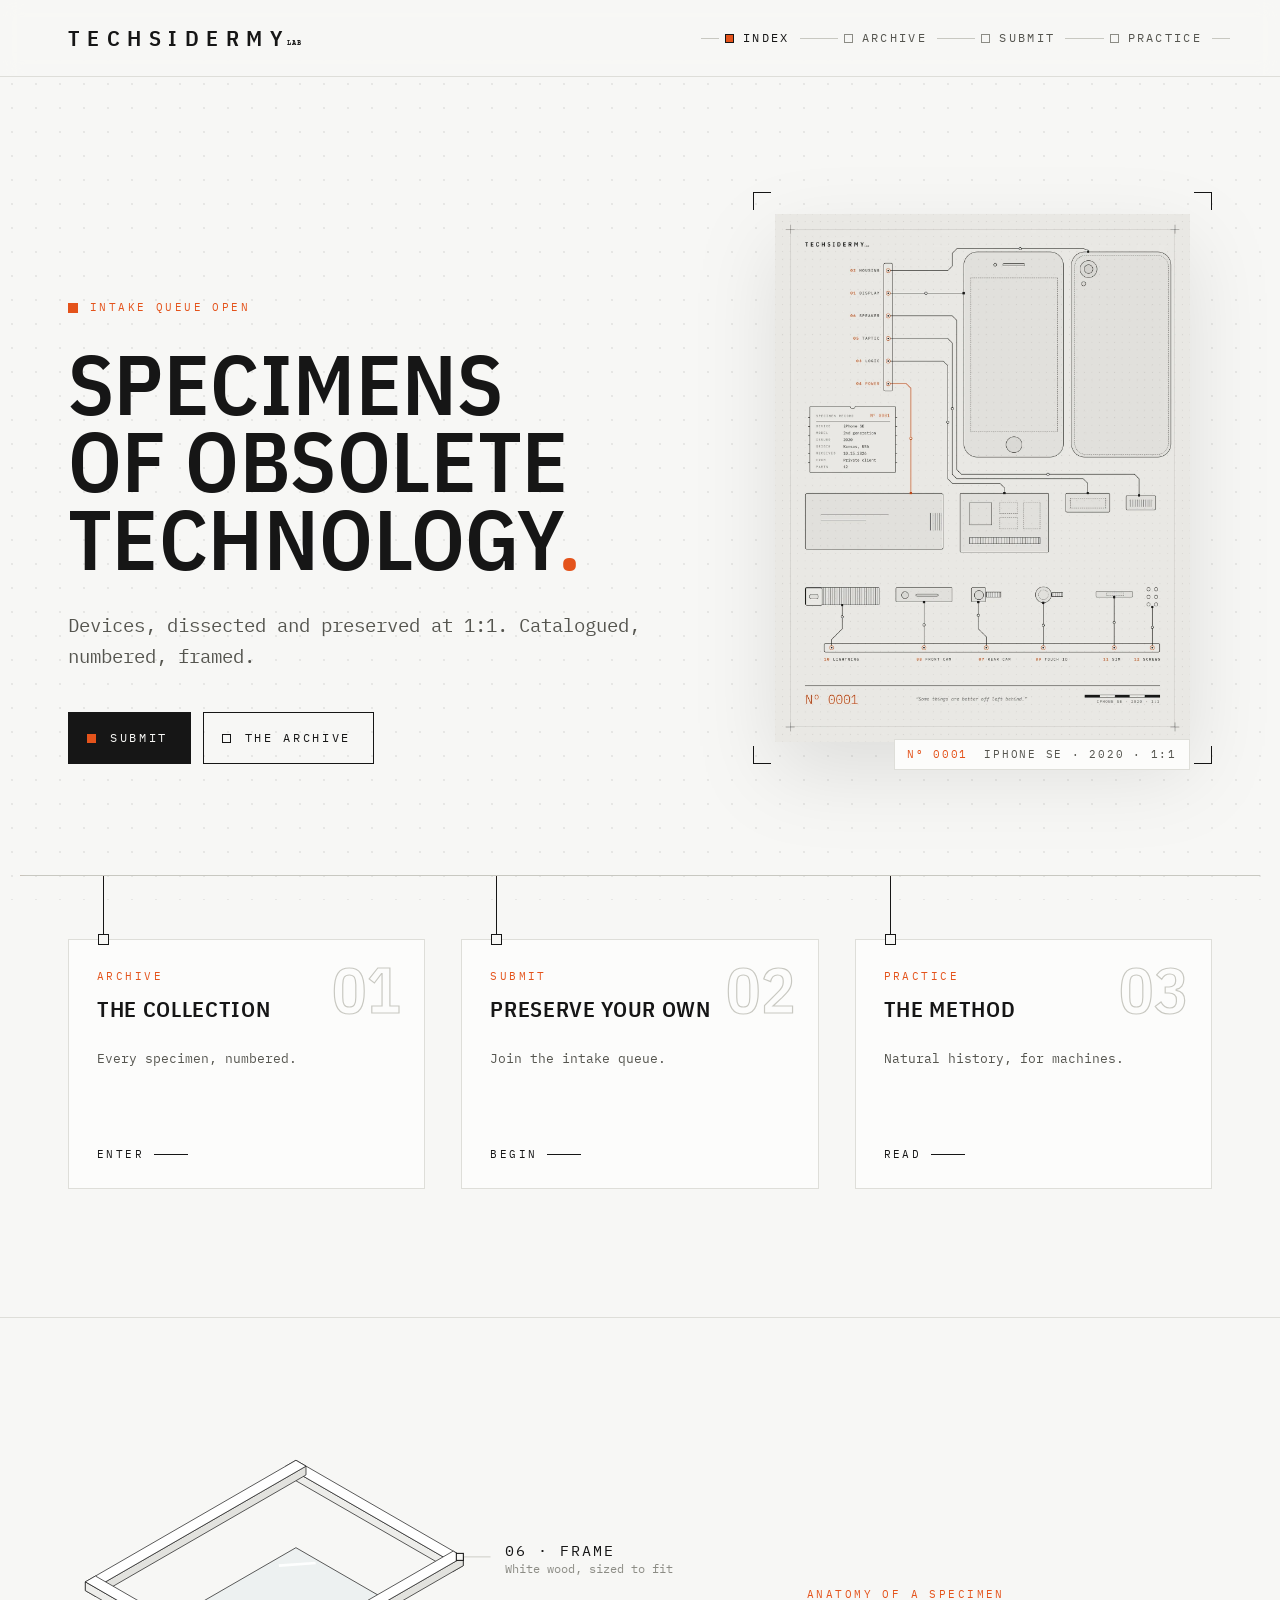
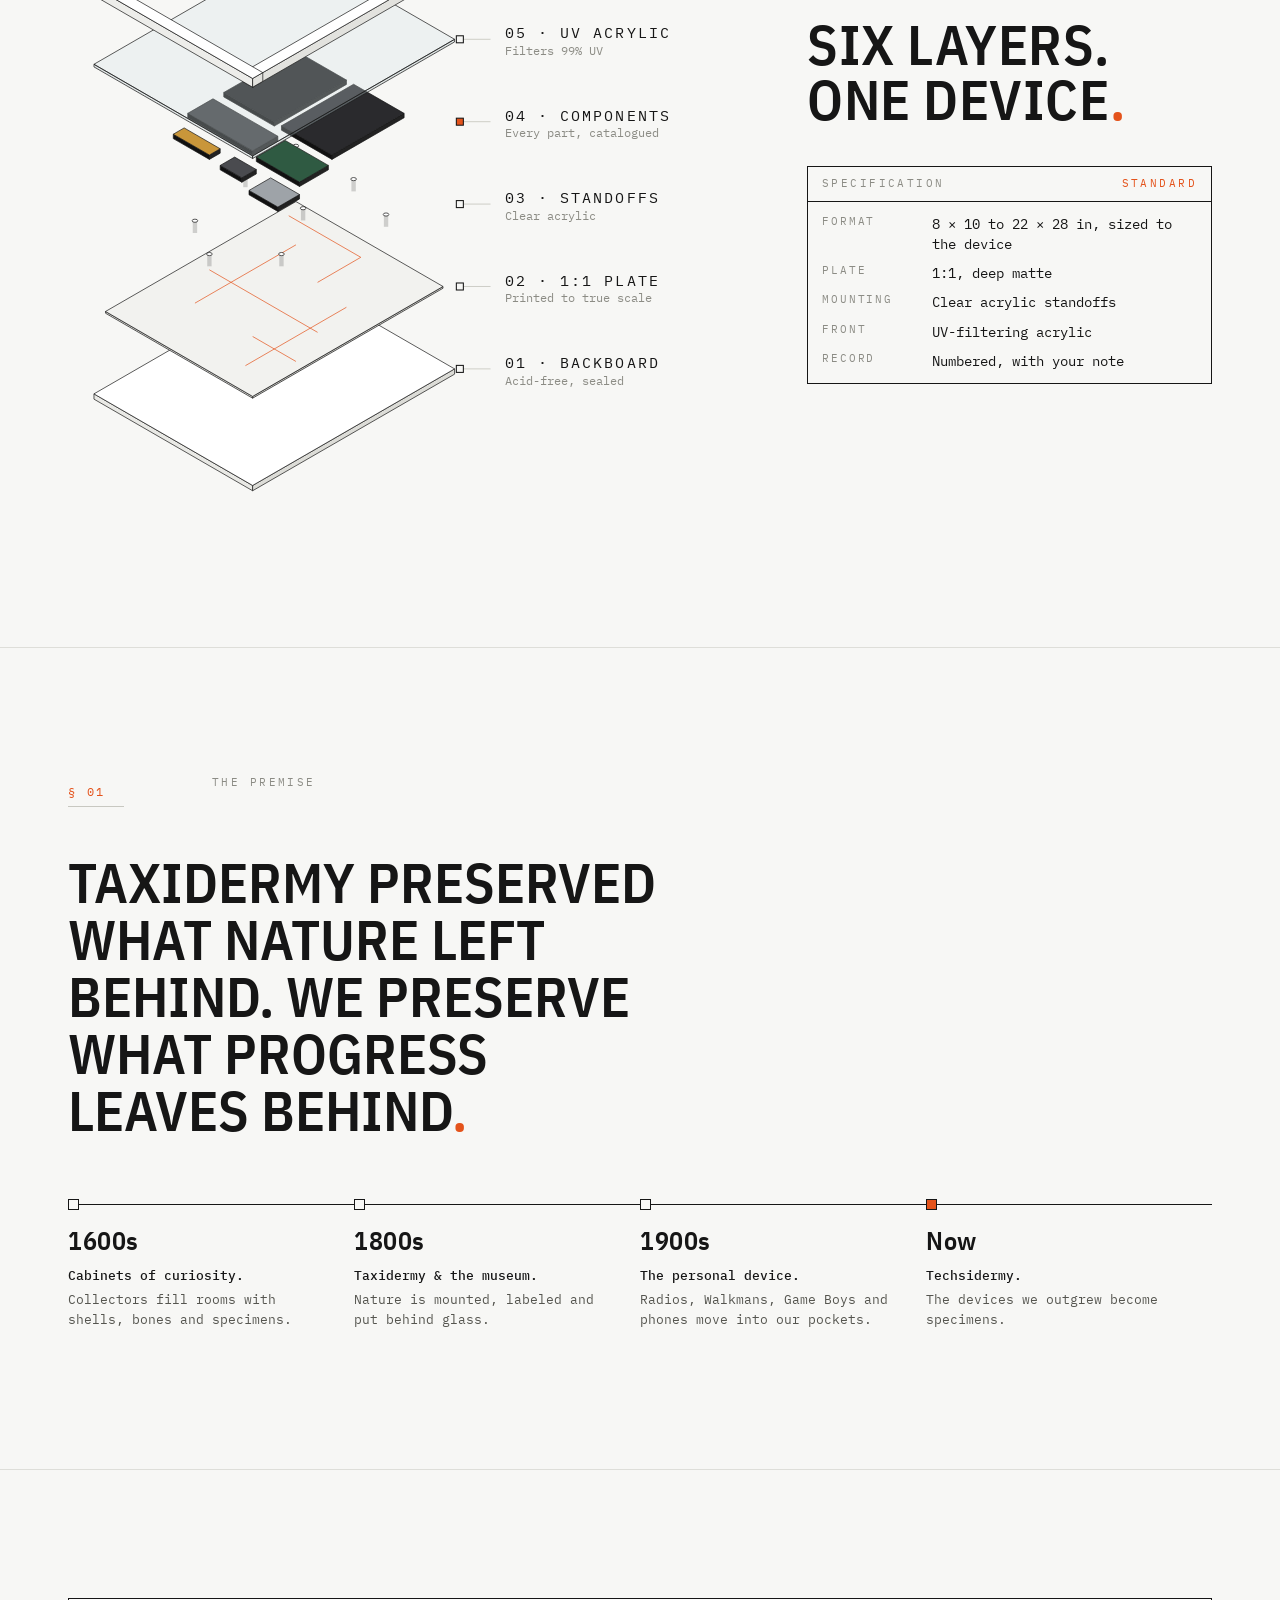
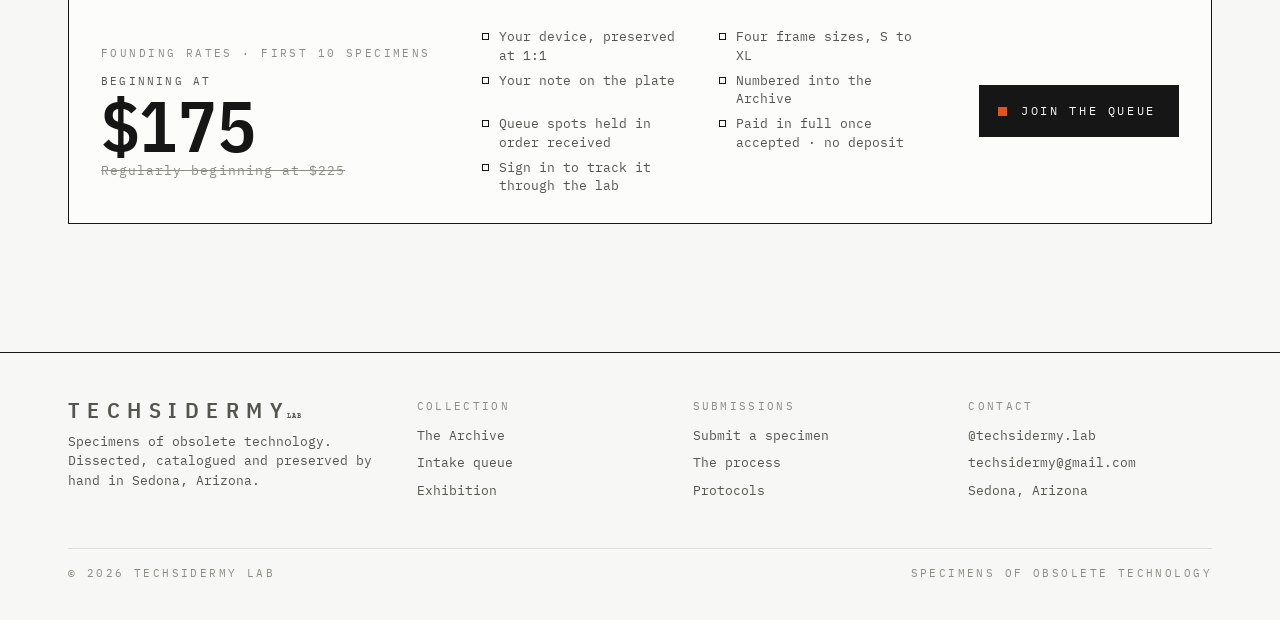
==== commit 0bd8c0db: "Payment in full on acceptance: lab Mark paid, site copy, status tracking wording Co-Authored-By: Cla" ====
--- a/index.html
+++ b/index.html
@@ -10,7 +10,7 @@
 <meta property="og:image" content="assets/img/0001-plate.webp">
 <link rel="preconnect" href="https://fonts.googleapis.com"><link rel="preconnect" href="https://fonts.gstatic.com" crossorigin>
 <link rel="stylesheet" href="https://fonts.googleapis.com/css2?family=Courier+Prime:ital@0;1&family=IBM+Plex+Mono:wght@400;500&family=IBM+Plex+Sans+Condensed:wght@500;600&display=swap">
-<link rel="stylesheet" href="css/site.css?v=14">
+<link rel="stylesheet" href="css/site.css?v=15">
 <link rel="icon" href="assets/favicon.svg" type="image/svg+xml">
 </head>
 <body data-page="home">
@@ -107,6 +107,8 @@
           <li>Your note on the plate</li>
           <li>Numbered into the Archive</li>
           <li>Queue spots held in order received</li>
+          <li>Paid in full once accepted · no deposit</li>
+          <li>Sign in to track it through the lab</li>
         </ul>
         <a class="btn" href="submit.html">Join the queue</a>
       </div>
@@ -115,7 +117,7 @@
 </main>
 
 <footer data-site-foot></footer>
-<script src="js/data.js?v=14"></script>
-<script src="js/site.js?v=14"></script>
+<script src="js/data.js?v=15"></script>
+<script src="js/site.js?v=15"></script>
 </body>
 </html>
--- a/css/site.css
+++ b/css/site.css
@@ -601,3 +601,4 @@
 .slot--reserved { border-style: solid; border-color: var(--rule); background: var(--well); }
 .slot--reserved .media { border-bottom-style: solid; }
 .slot--reserved .meta { font: 400 11.5px/1.4 var(--f-mono); letter-spacing: .1em; text-transform: uppercase; color: var(--ink-3); }
+.field label.check { font: 400 13px/1.55 var(--f-mono); letter-spacing: 0; text-transform: none; color: var(--ink-2); }
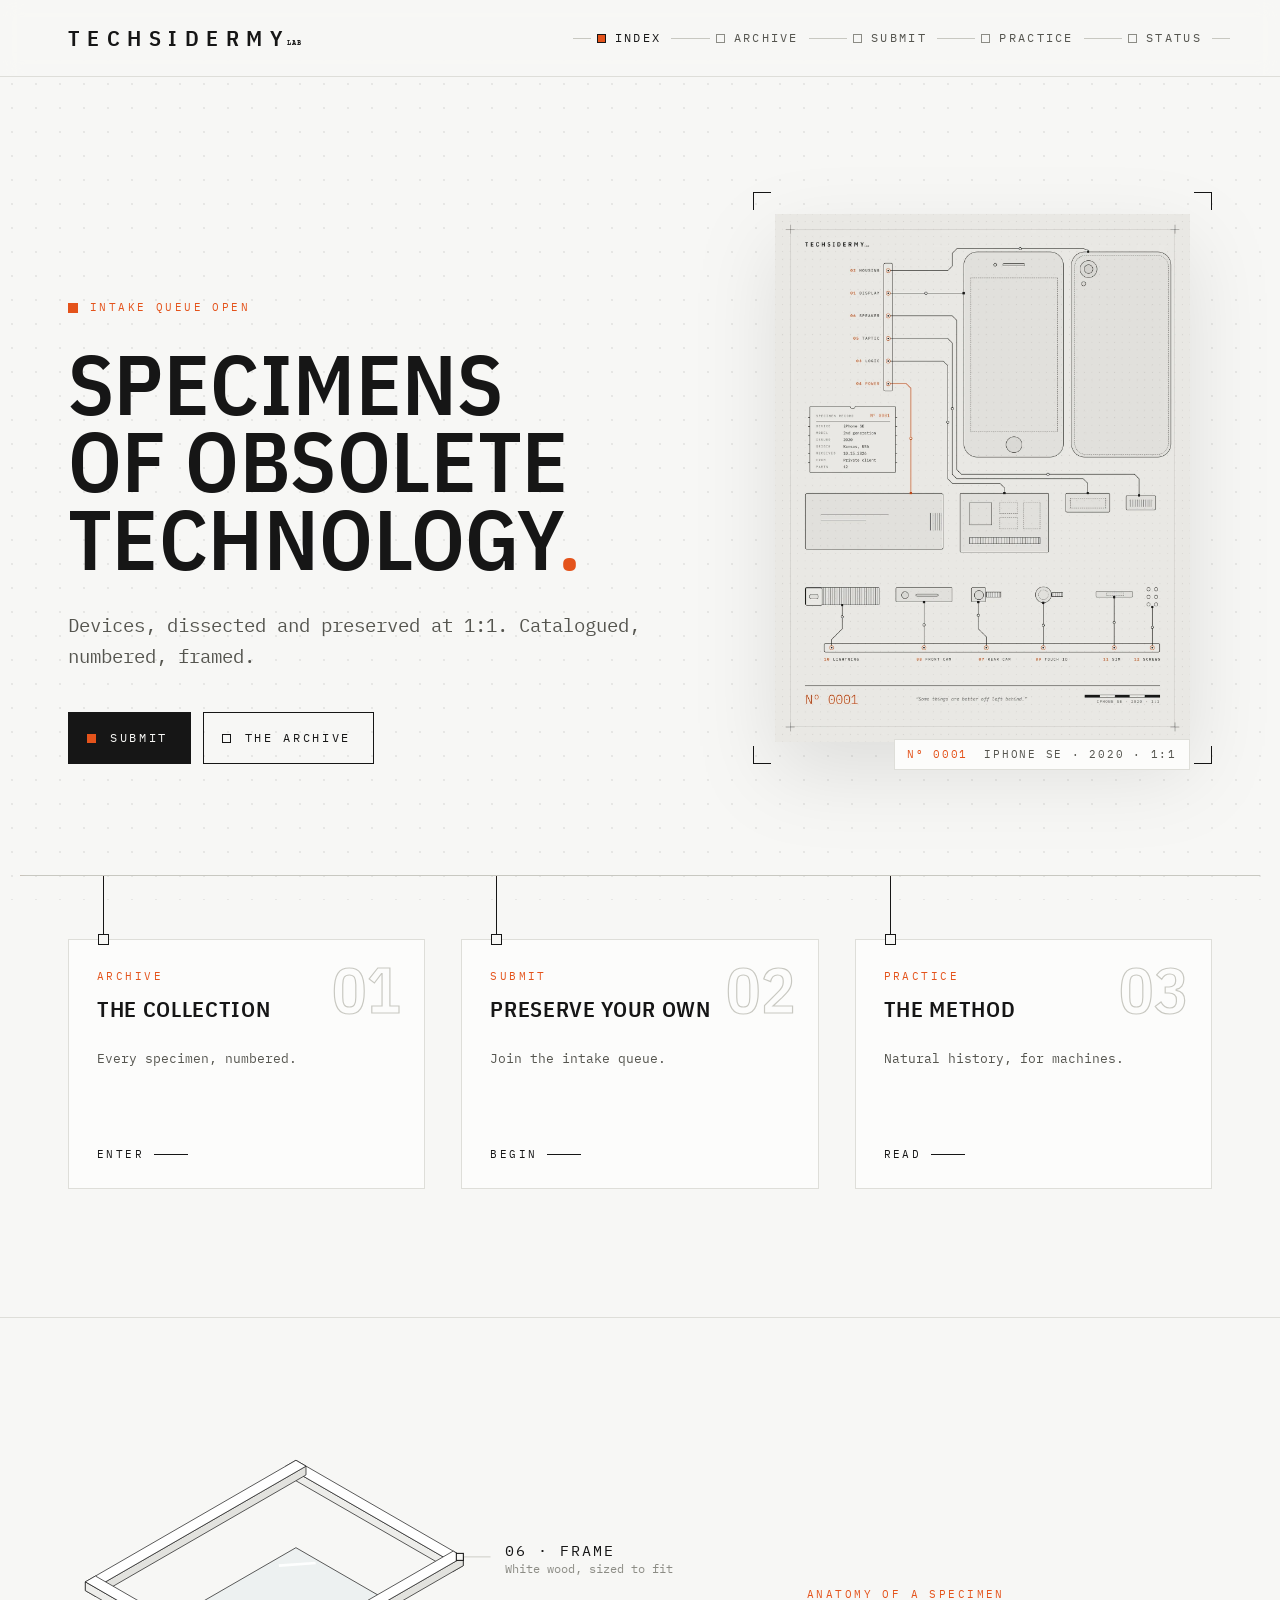
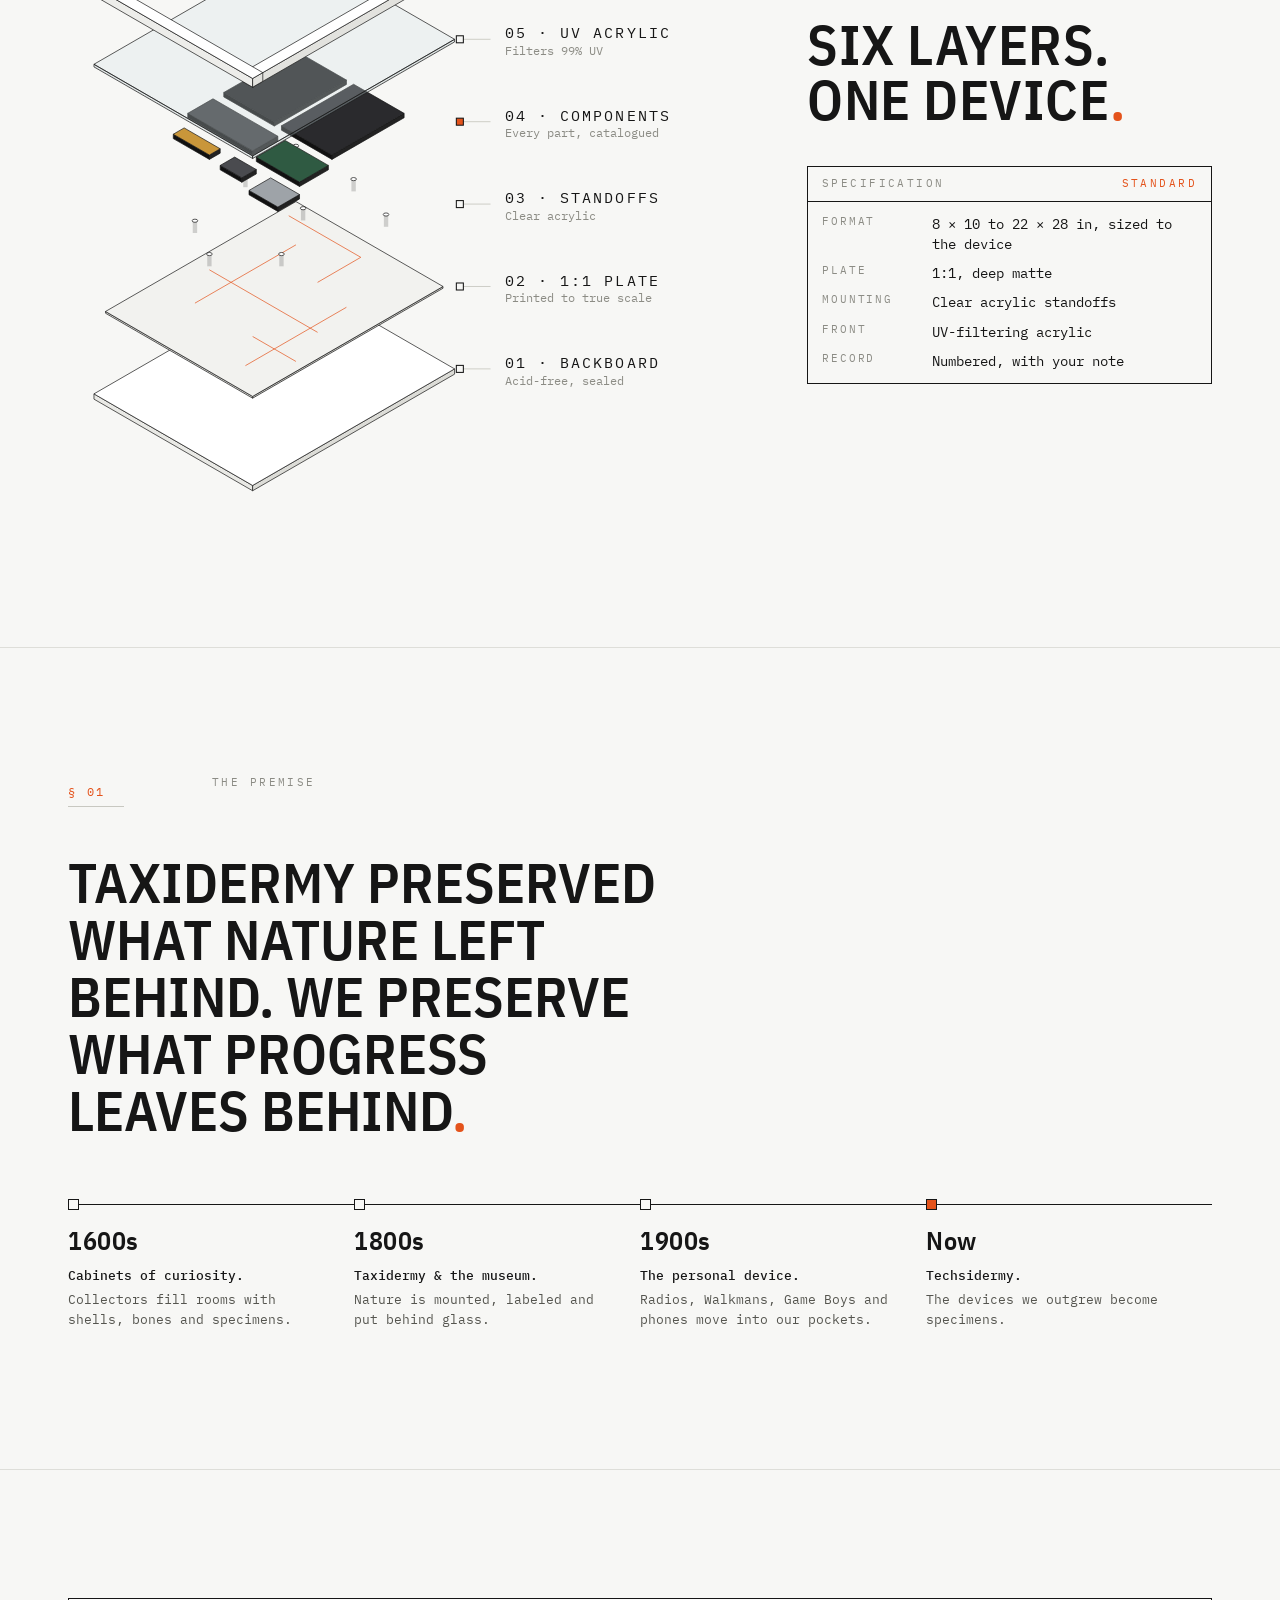
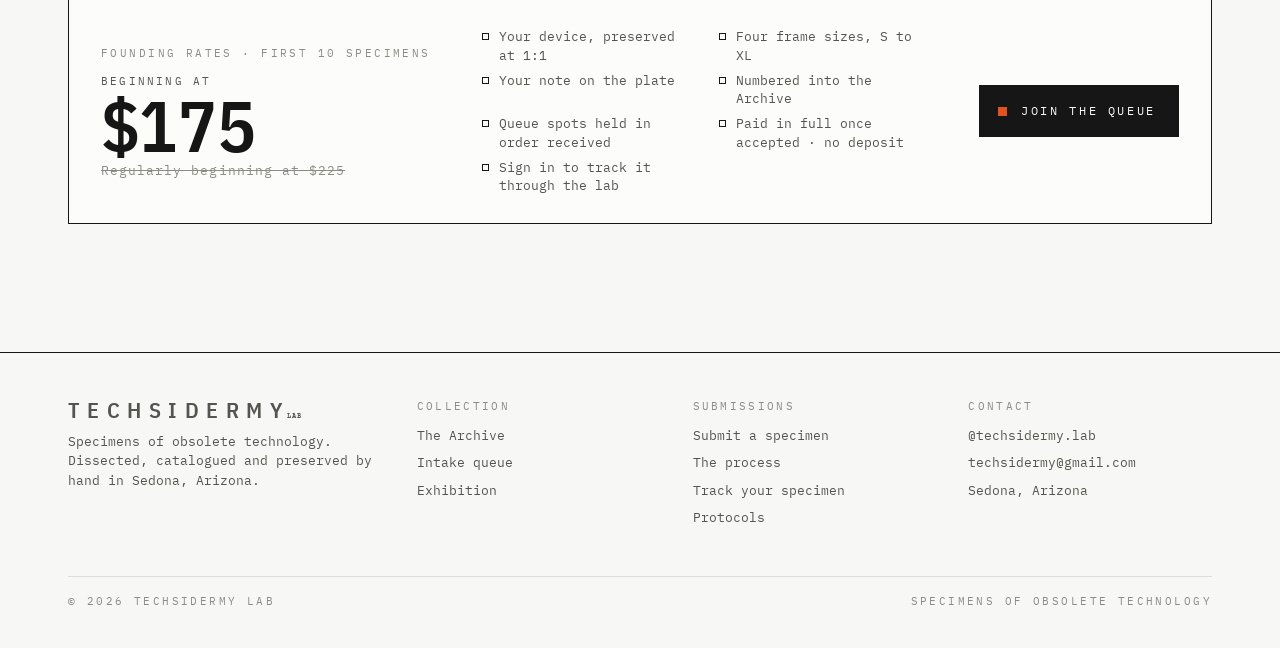
==== commit fe89557e: "SEO: titles, descriptions, canonicals, share cards, structured data, specimen pages, sitemap, robots" ====
--- a/index.html
+++ b/index.html
@@ -3,11 +3,24 @@
 <head>
 <meta charset="utf-8">
 <meta name="viewport" content="width=device-width, initial-scale=1">
-<title>Techsidermy Lab · Specimens of obsolete technology</title>
-<meta name="description" content="Obsolete devices, dissected, catalogued and preserved as framed specimens. Commission your own, or acquire a numbered piece from the Archive.">
-<meta property="og:title" content="Techsidermy Lab">
-<meta property="og:description" content="Specimens of obsolete technology.">
-<meta property="og:image" content="assets/img/0001-plate.webp">
+<title>Techsidermy Lab · Framed teardown art from obsolete technology</title>
+<meta name="description" content="Vintage phones, Game Boys and cameras, taken apart by hand and framed at 1:1 as numbered shadowbox art. Commission your own device. Sedona, Arizona.">
+<!-- seo -->
+<link rel="canonical" href="https://techsidermy.store/">
+<meta name="theme-color" content="#F7F7F5">
+<meta property="og:site_name" content="Techsidermy Lab">
+<meta property="og:type" content="website">
+<meta property="og:url" content="https://techsidermy.store/">
+<meta property="og:title" content="Techsidermy Lab · Framed teardown art from obsolete technology">
+<meta property="og:description" content="Vintage phones, Game Boys and cameras, taken apart by hand and framed at 1:1 as numbered shadowbox art. Commission your own device. Sedona, Arizona.">
+<meta property="og:image" content="https://techsidermy.store/assets/img/social-card.jpg">
+<meta property="og:image:width" content="1200">
+<meta property="og:image:height" content="630">
+<meta property="og:image:alt" content="A framed Techsidermy specimen: a phone dissected and mounted at 1:1 in a white shadowbox">
+<meta name="twitter:card" content="summary_large_image">
+<link rel="apple-touch-icon" href="assets/apple-touch-icon.png">
+<script type="application/ld+json">{"@context": "https://schema.org", "@graph": [{"@type": "WebSite", "@id": "https://techsidermy.store/#site", "name": "Techsidermy Lab", "url": "https://techsidermy.store/", "publisher": {"@id": "https://techsidermy.store/#org"}}, {"@type": "Organization", "@id": "https://techsidermy.store/#org", "name": "Techsidermy Lab", "alternateName": "Techsidermy", "url": "https://techsidermy.store/", "logo": "https://techsidermy.store/assets/apple-touch-icon.png", "email": "techsidermy@gmail.com", "slogan": "Specimens of obsolete technology", "description": "Studio in Sedona, Arizona that dissects obsolete electronics by hand and preserves them as framed, numbered 1:1 shadowbox specimens.", "address": {"@type": "PostalAddress", "addressLocality": "Sedona", "addressRegion": "AZ", "addressCountry": "US"}, "sameAs": ["https://instagram.com/techsidermy.lab"]}]}</script>
+<!-- /seo -->
 <link rel="preconnect" href="https://fonts.googleapis.com"><link rel="preconnect" href="https://fonts.gstatic.com" crossorigin>
 <link rel="stylesheet" href="https://fonts.googleapis.com/css2?family=Courier+Prime:ital@0;1&family=IBM+Plex+Mono:wght@400;500&family=IBM+Plex+Sans+Condensed:wght@500;600&display=swap">
 <link rel="stylesheet" href="css/site.css?v=15">
--- a/css/site.css
+++ b/css/site.css
@@ -602,3 +602,22 @@
 .slot--reserved .media { border-bottom-style: solid; }
 .slot--reserved .meta { font: 400 11.5px/1.4 var(--f-mono); letter-spacing: .1em; text-transform: uppercase; color: var(--ink-3); }
 .field label.check { font: 400 13px/1.55 var(--f-mono); letter-spacing: 0; text-transform: none; color: var(--ink-2); }
+
+/* ---------- specimen pages + catalogue index (search build) ---------- */
+.crumbs { margin-bottom: 18px; }
+.spec-page { display: grid; grid-template-columns: minmax(0, 1.1fr) minmax(0, .9fr); gap: clamp(28px, 5vw, 64px); align-items: start; }
+@media (max-width: 860px) { .spec-page { grid-template-columns: 1fr; } }
+.spec-figs { display: grid; gap: 28px; }
+.spec-figs figure { margin: 0; display: grid; gap: 10px; }
+.spec-figs img { width: 100%; height: auto; background: var(--panel); border: 1px solid var(--rule); }
+.spec-info { display: grid; gap: 28px; position: sticky; top: 96px; }
+@media (max-width: 860px) { .spec-info { position: static; } }
+.permalink { display: inline-block; margin-top: 4px; }
+.catalogue { display: grid; gap: 12px; }
+.catalogue ol { list-style: none; margin: 0; padding: 0; border-top: 1px solid var(--rule); }
+.catalogue a { display: grid; grid-template-columns: 80px minmax(0, 1fr) minmax(0, 1.4fr) auto; gap: 16px; align-items: baseline; padding: 12px 0; border-bottom: 1px solid var(--rule); font: 400 13px/1.4 var(--f-mono); }
+.catalogue a:hover { background: var(--panel); }
+.c-num { color: var(--ink-3); }
+.c-name { font-weight: 500; }
+.c-meta, .c-stat { color: var(--ink-3); }
+@media (max-width: 640px) { .catalogue a { grid-template-columns: 64px minmax(0, 1fr); } .c-meta, .c-stat { grid-column: 2; } }
